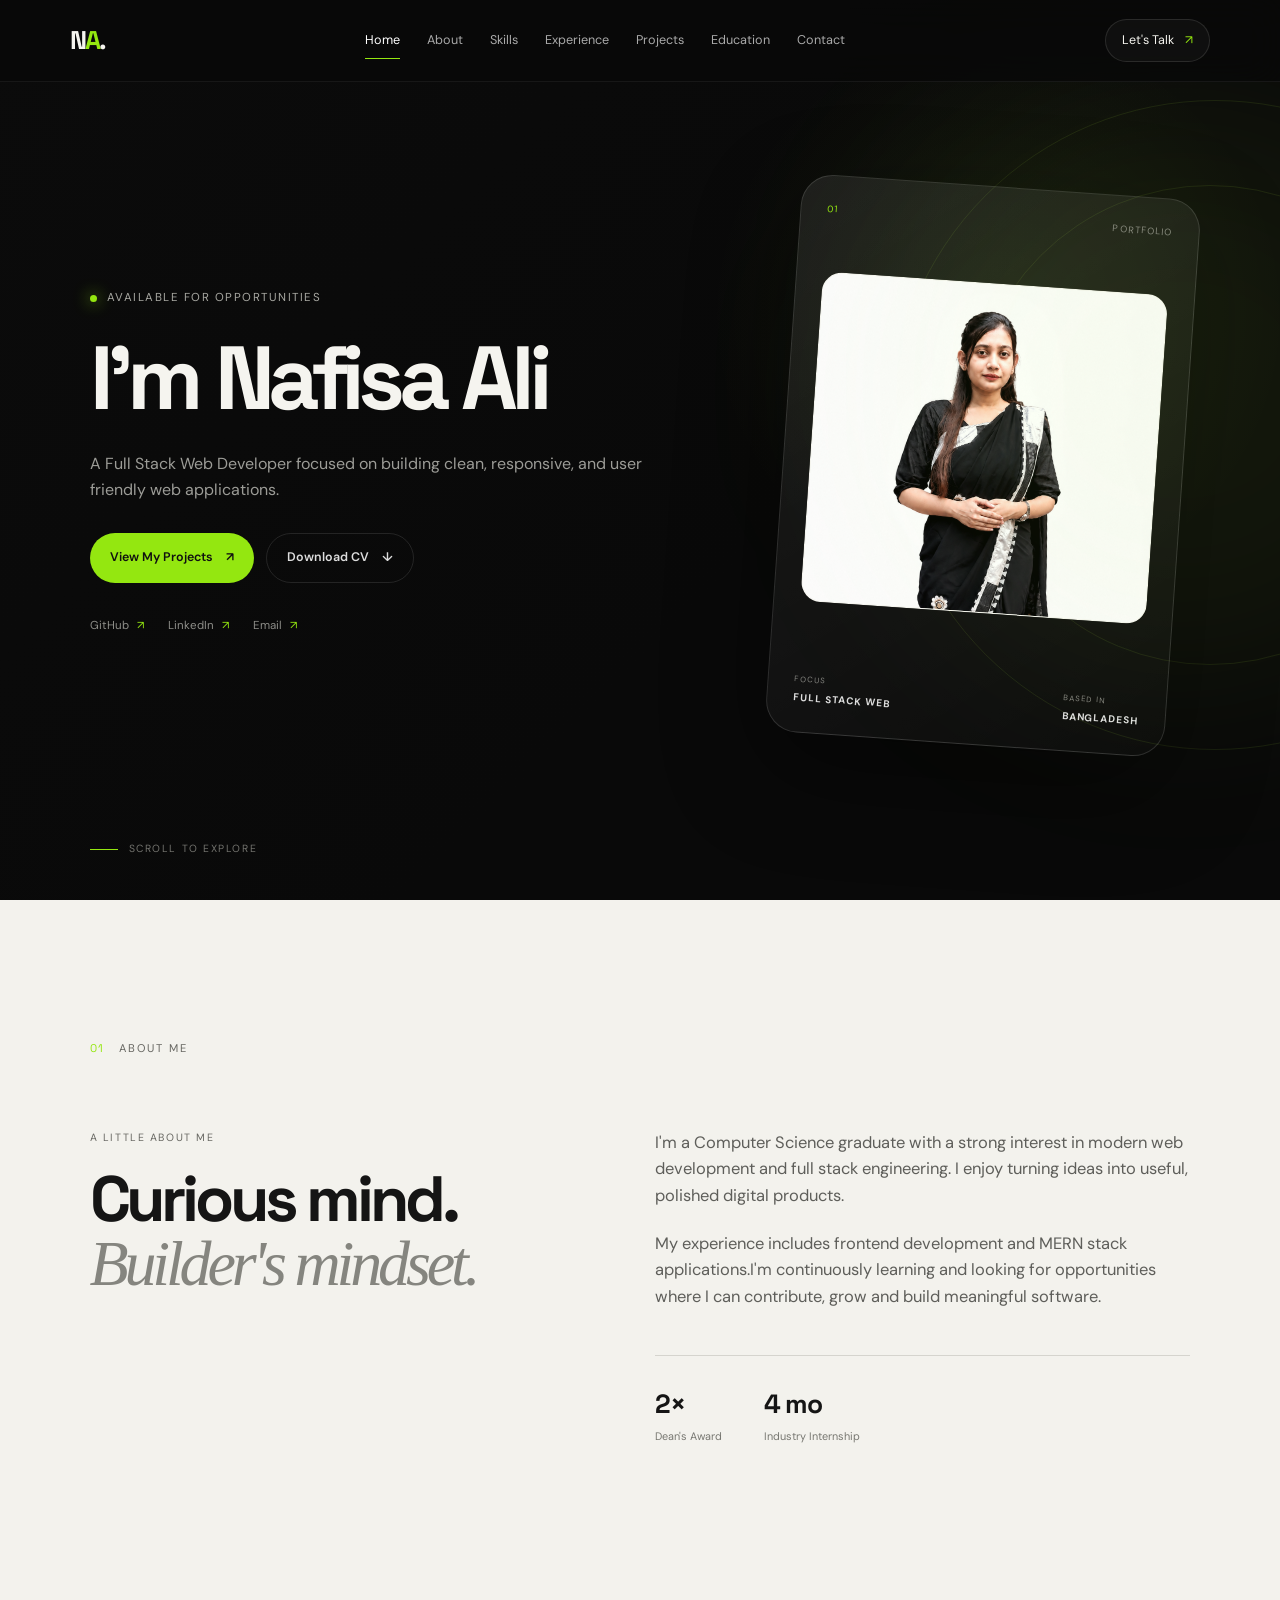
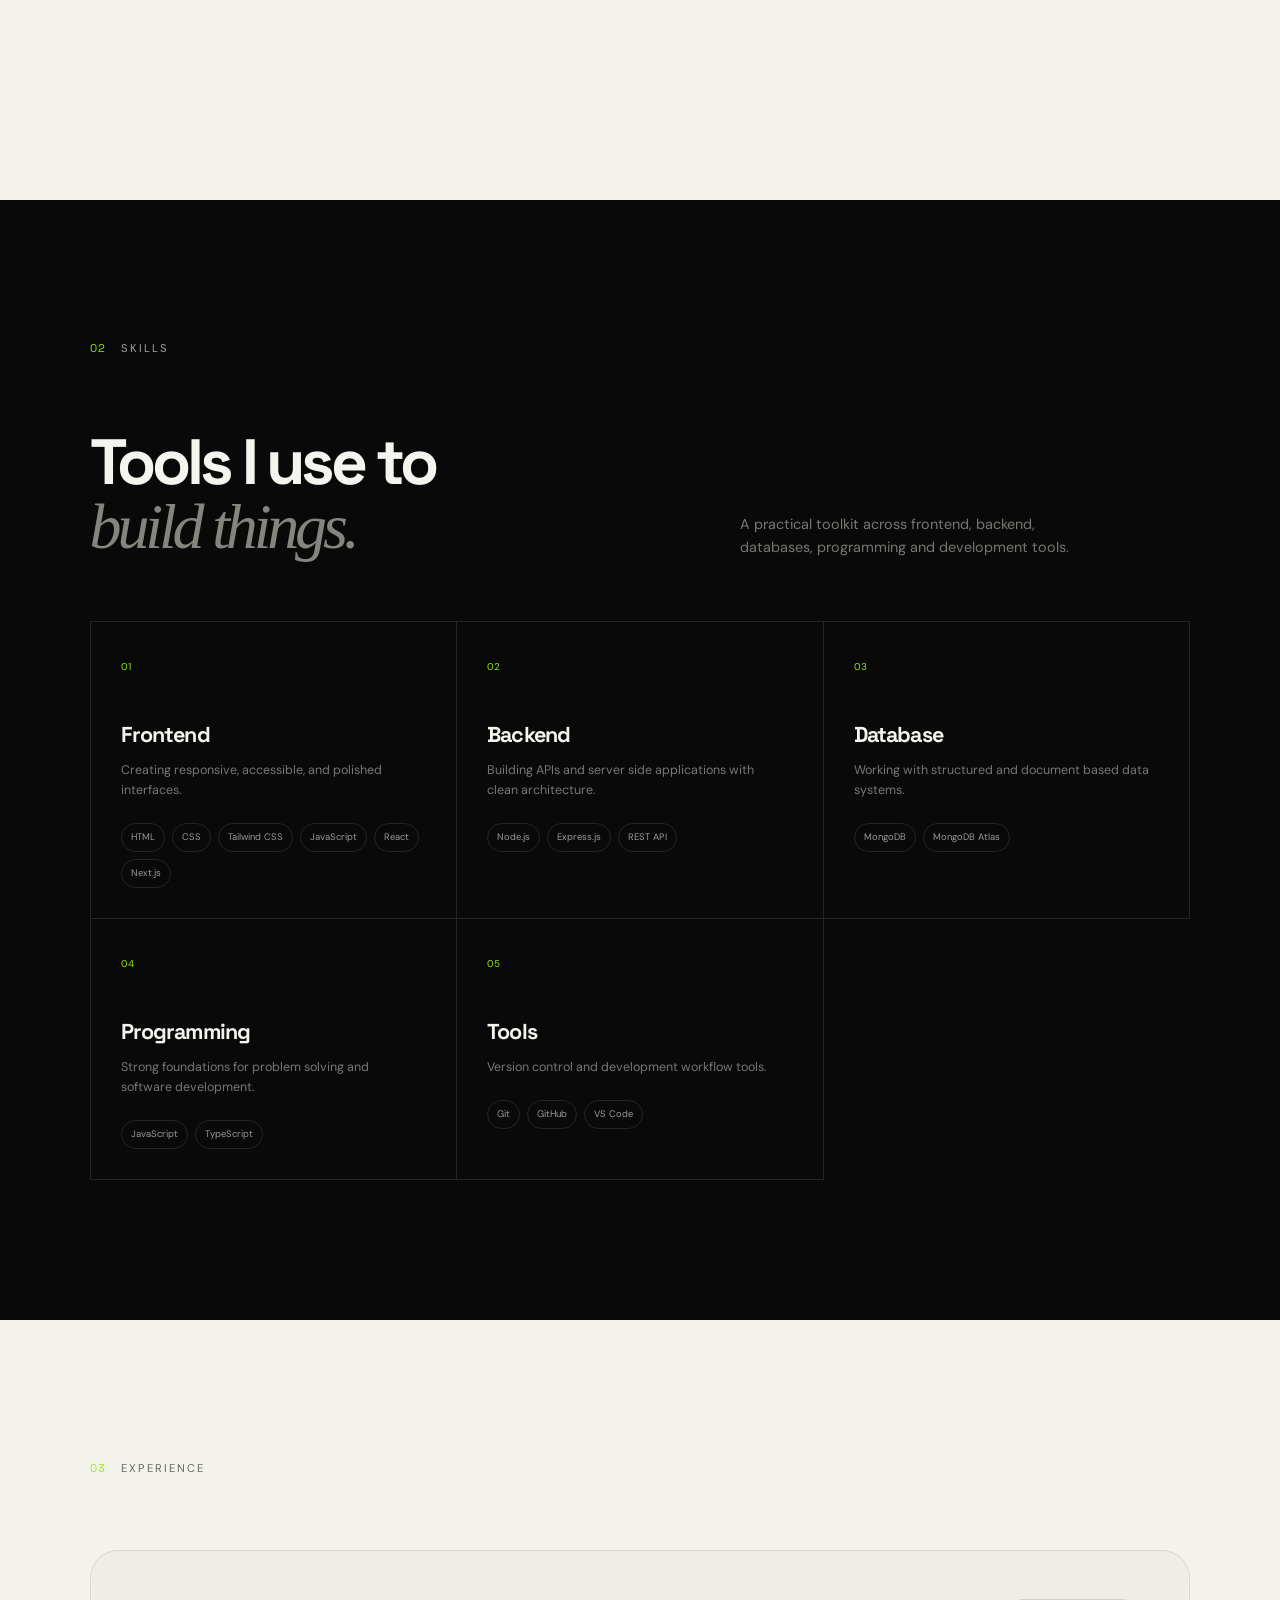
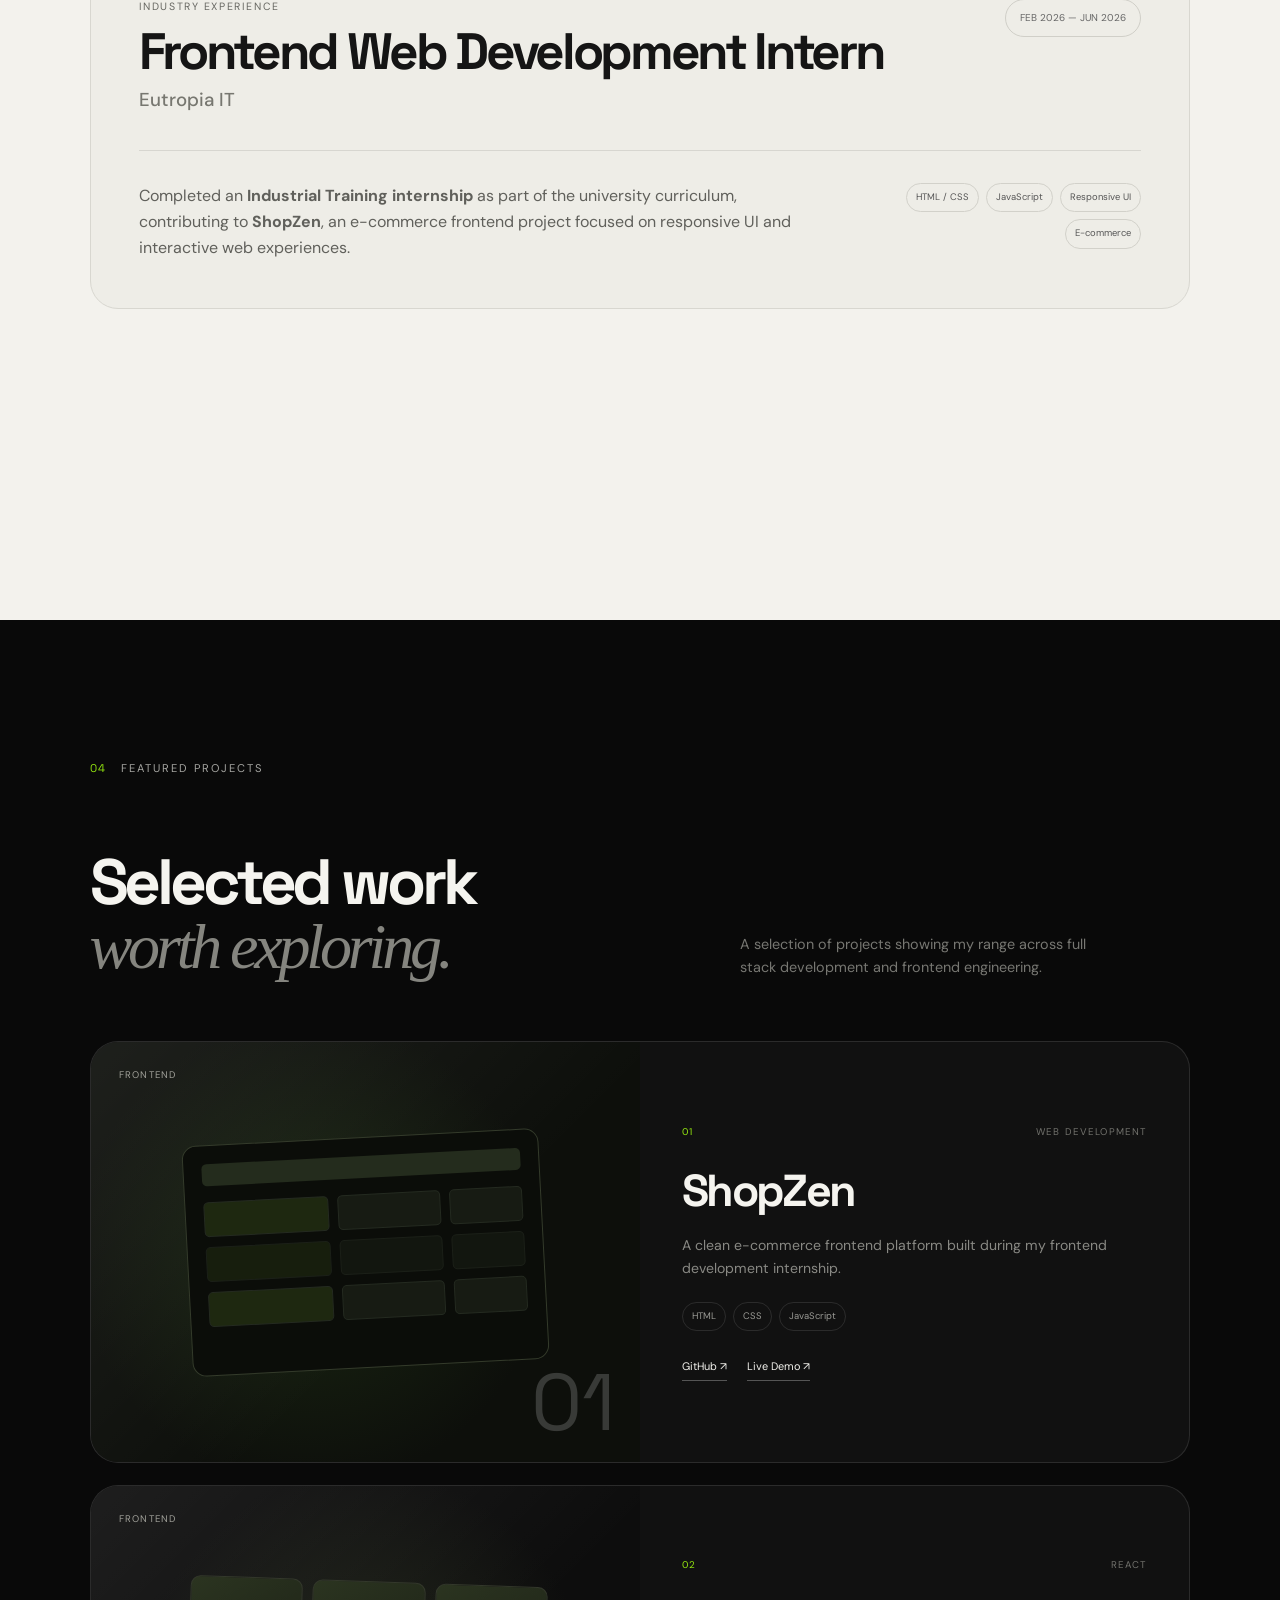
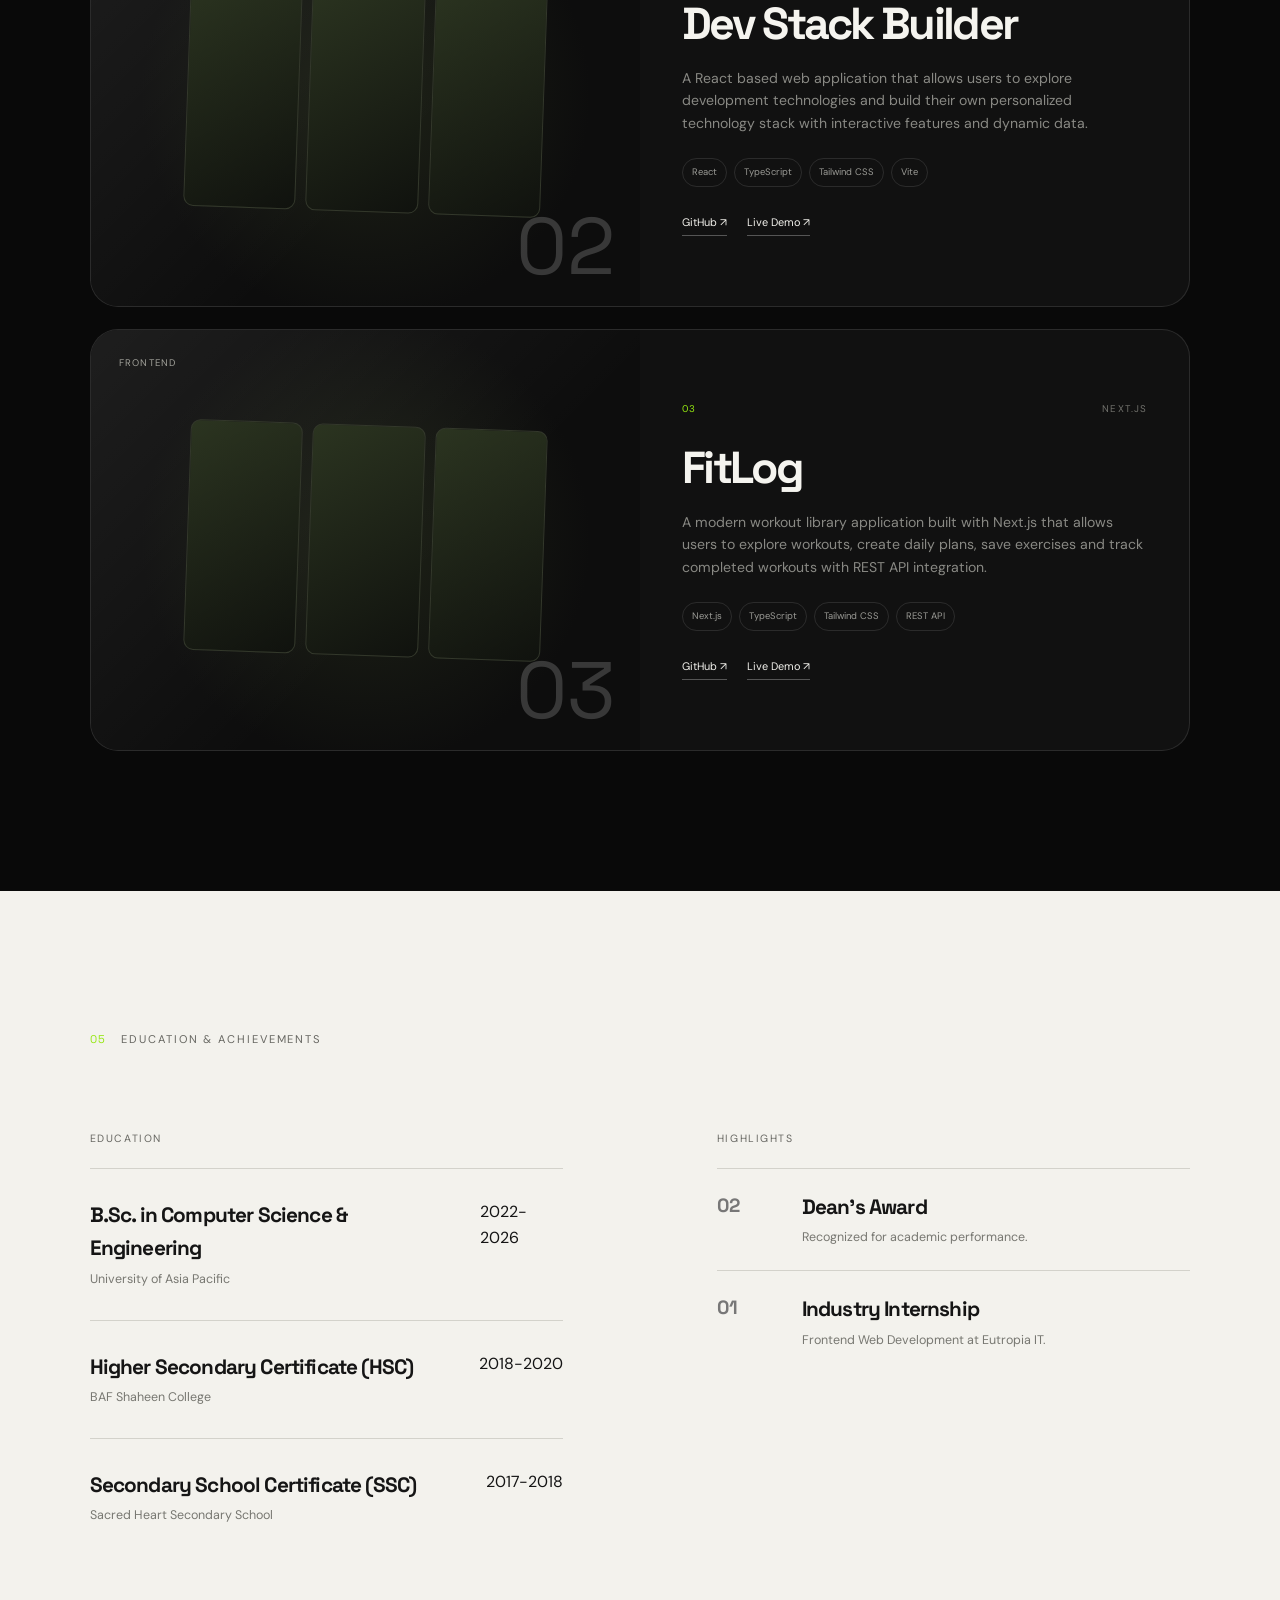
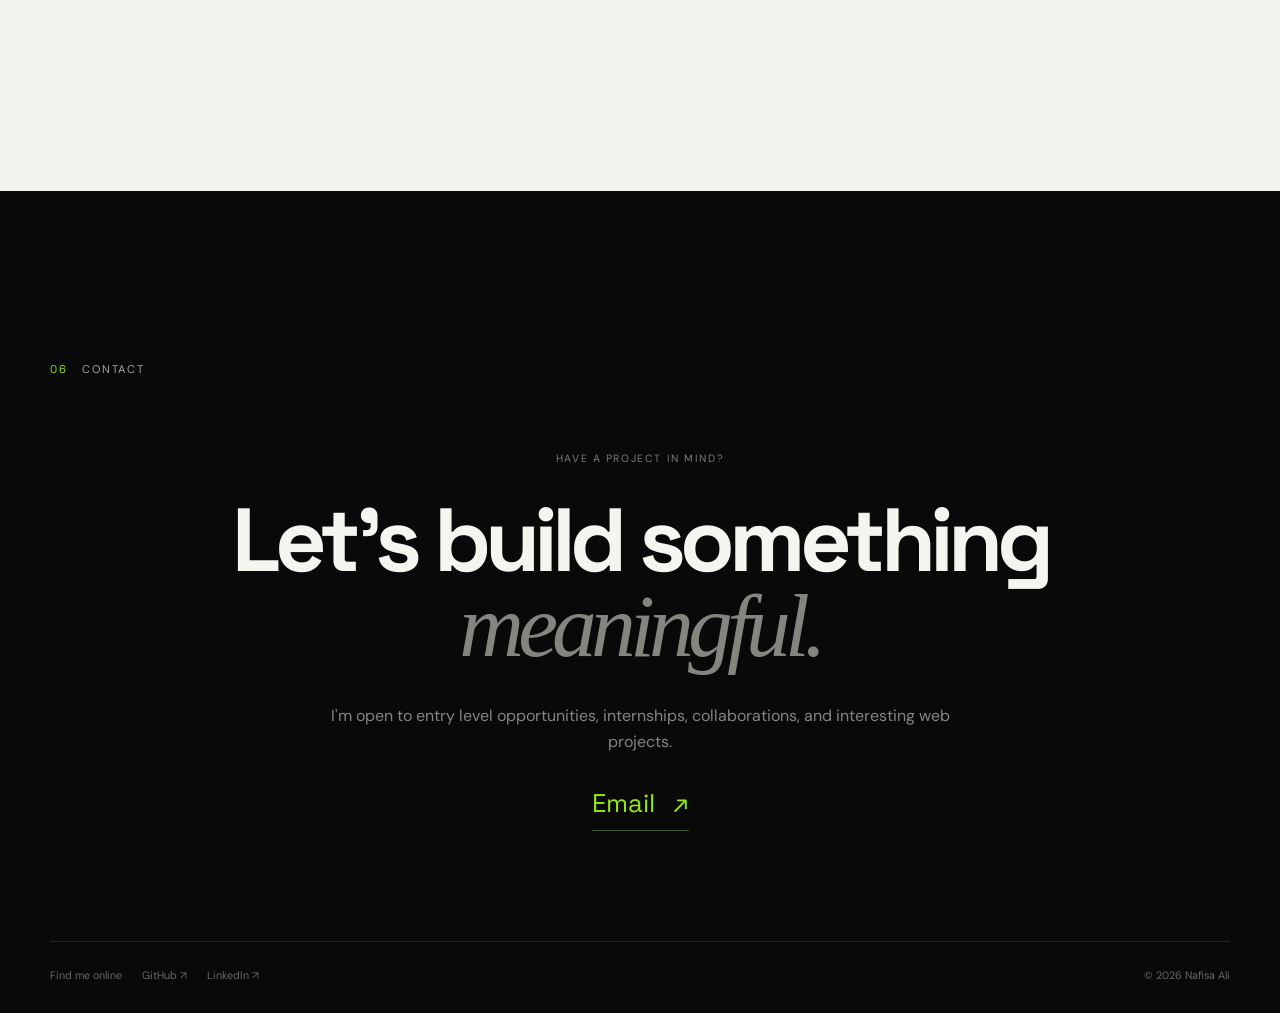
==== index.html @ 3fc70ab2 "Portfolio commit" ====
<!DOCTYPE html>
<html lang="en">

<head>
  <meta charset="UTF-8">
  <meta name="viewport" content="width=device-width, initial-scale=1.0">
  <meta name="description" content="Nafisa Ali portfolio.">
  <title>Nafisa Ali Portfolio</title>
  <link rel="preconnect" href="https://fonts.googleapis.com">
  <link rel="preconnect" href="https://fonts.gstatic.com" crossorigin>
  <link
    href="https://fonts.googleapis.com/css2?family=DM+Sans:wght@400;500;600;700&family=Space+Grotesk:wght@500;600;700&display=swap"
    rel="stylesheet">
  <link rel="stylesheet" href="style.css">
</head>

<body>
  <div class="cursor-glow" aria-hidden="true"></div>

  <header class="header">
    <a href="#home" class="logo">N<span>A</span>.</a>
    <nav class="nav" id="nav">
      <a href="#home" class="active">Home</a>
      <a href="#about">About</a>
      <a href="#skills">Skills</a>
      <a href="#experience">Experience</a>
      <a href="#projects">Projects</a>
      <a href="#education">Education</a>
      <a href="#contact">Contact</a>
    </nav>
    <a href="#contact" class="nav-cta">Let's Talk <span>↗</span></a>
    <button class="menu-btn" id="menuBtn" aria-label="Open menu"><span></span><span></span></button>
  </header>

  <main>
    <section class="hero section" id="home">
      <div class="hero-orbit orbit-one"></div>
      <div class="hero-orbit orbit-two"></div>
      <div class="hero-content reveal">
        <div class="eyebrow"><i></i> Available for opportunities</div>
        <h1> I'm Nafisa Ali </h1>
        <p class="hero-text">
          A Full Stack Web Developer focused on building clean, responsive, and user friendly web applications.
        </p>
        <div class="hero-actions">
          <a class="btn btn-primary" href="#projects">View My Projects <span>↗</span></a>
          <a class="btn btn-secondary" href="Nafisa_Ali_CV.pdf" download>Download CV <span>↓</span></a>
        </div>
        <div class="social-row">
          <a href="https://github.com/nafisaalicodes" target="_blank" rel="noopener noreferrer"
            aria-label="GitHub">GitHub
            <span>↗</span></a>
          <a href="https://www.linkedin.com/in/nafisa-ali-955915372/" target="_blank" rel="noopener noreferrer"
            aria-label="LinkedIn">LinkedIn <span>↗</span></a>
          <a href="https://mail.google.com/mail/?view=cm&fs=1&to=nafisaali50491@gmail.com" target="_blank"
            rel="noopener noreferrer">
            Email <span>↗</span>
          </a>
        </div>
      </div>

      <div class="hero-card-wrap reveal delay-2">
        <div class="hero-card">
          <div class="card-top"><span>01</span><span>PORTFOLIO </span></div>
          <div class="profile-photo">
            <img src="Nafisa.png" alt="Nafisa Ali">
          </div>
          <div class="card-bottom">
            <div><small>FOCUS</small><strong>FULL STACK WEB</strong></div>
            <div><small>BASED IN</small><strong>BANGLADESH</strong></div>
          </div>
        </div>
      </div>
      <a href="#about" class="scroll-cue"><span></span> Scroll to explore</a>
    </section>

    <section class="section section-light" id="about">
      <div class="section-inner">
        <div class="section-label reveal"><span>01</span> About Me</div>
        <div class="about-grid">
          <div class="about-heading reveal">
            <p class="mini-label">A little about me</p>
            <h2>Curious mind.<br><em>Builder's mindset.</em></h2>
          </div>
          <div class="about-copy reveal delay-1">
            <p>
              I'm a Computer Science graduate with a strong interest in modern web development
              and full stack engineering. I enjoy turning ideas into
              useful, polished digital products.
            </p>
            <p>
              My experience includes frontend development and MERN stack applications.I'm continuously learning and
              looking for opportunities where I can contribute, grow and build meaningful software.
            </p>
            <div class="about-stats">
              <div><strong>2×</strong><span>Dean's Award</span></div>
              <div><strong>4 mo</strong><span>Industry Internship</span></div>
            </div>
          </div>
        </div>
      </div>
    </section>

    <section class="section section-dark" id="skills">
      <div class="section-inner">
        <div class="section-label reveal"><span>02</span> Skills</div>
        <div class="section-title-row reveal">
          <h2>Tools I use to<br><em>build things.</em></h2>
          <p>A practical toolkit across frontend, backend, databases, programming and development tools.</p>
        </div>
        <div class="skills-grid">
          <article class="skill-card reveal">
            <span class="skill-number">01</span>
            <h3>Frontend</h3>
            <p>Creating responsive, accessible, and polished interfaces.</p>
            <div class="tags"><span>HTML</span><span>CSS</span><span>Tailwind
                CSS</span><span>JavaScript</span><span>React</span><span>Next.js</span></div>
          </article>
          <article class="skill-card reveal delay-1">
            <span class="skill-number">02</span>
            <h3>Backend</h3>
            <p>Building APIs and server side applications with clean architecture.</p>
            <div class="tags"><span>Node.js</span><span>Express.js</span><span>REST API</span></div>
          </article>
          <article class="skill-card reveal delay-2">
            <span class="skill-number">03</span>
            <h3>Database</h3>
            <p>Working with structured and document based data systems.</p>
            <div class="tags"><span>MongoDB</span><span>MongoDB Atlas</span></div>
          </article>
          <article class="skill-card reveal">
            <span class="skill-number">04</span>
            <h3>Programming</h3>
            <p>Strong foundations for problem solving and software development.</p>
            <div class="tags"><span>JavaScript</span><span>TypeScript</span></div>
          </article>
          <article class="skill-card reveal delay-2">
            <span class="skill-number">05</span>
            <h3>Tools</h3>
            <p>Version control and development workflow tools.</p>
            <div class="tags"><span>Git</span><span>GitHub</span><span>VS Code</span></div>
          </article>
        </div>
      </div>
    </section>

    <section class="section section-light" id="experience">
      <div class="section-inner">
        <div class="section-label reveal"><span>03</span> Experience</div>
        <div class="experience-card reveal">
          <div class="experience-top">
            <div>
              <p class="mini-label">Industry Experience</p>
              <h2>Frontend Web Development Intern</h2>
              <h3>Eutropia IT</h3>
            </div>
            <span class="date-badge">FEB 2026 — JUN 2026</span>
          </div>
          <div class="experience-body">
            <p> Completed an <strong>Industrial Training internship</strong> as part of the university curriculum,
              contributing to <strong>ShopZen</strong>, an e-commerce frontend project focused on responsive UI and
              interactive web experiences. </p>
            <div class="experience-points">
              <span>HTML / CSS</span><span>JavaScript</span><span>Responsive UI</span><span>E-commerce</span>
            </div>
          </div>
        </div>
      </div>
    </section>

    <section class="section section-dark projects-section" id="projects">
      <div class="section-inner">
        <div class="section-label reveal"><span>04</span> Featured Projects</div>
        <div class="section-title-row reveal">
          <h2>Selected work<br><em>worth exploring.</em></h2>
          <p>A selection of projects showing my range across full stack development and frontend engineering.</p>
        </div>

        <div class="projects-list">
          <article class="project reveal">
            <div class="project-visual job">
              <div class="visual-label">FRONTEND</div>
              <div class="dashboard">
                <div class="dash-bar"></div>
                <div class="dash-row"><i></i><i></i><i></i></div>
                <div class="dash-row short"><i></i><i></i><i></i></div>
                <div class="dash-row"><i></i><i></i><i></i></div>
              </div>
              <span class="visual-corner">01</span>
            </div>
            <div class="project-info">
              <div class="project-meta"><span>01</span><span>WEB DEVELOPMENT</span></div>
              <h3>ShopZen</h3>
              <p>A clean e-commerce frontend platform built during my frontend development internship.</p>
              <div class="project-tags"><span>HTML</span><span>CSS</span><span>JavaScript</span></div>
              <div class="project-links"><a
                  href="https://github.com/nafisaalicodes/ShopZen-E-Commerce-Frontend-Project.git">GitHub
                  <span>↗</span></a><a href="https://nafisaalicodes.github.io/ShopZen-E-Commerce-Frontend-Project/">Live
                  Demo <span>↗</span></a>
              </div>
            </div>
          </article>
          <article class="project reveal delay-1">
            <div class="project-visual shop">
              <div class="visual-label">FRONTEND</div>
              <div class="shop-window">
                <div></div>
                <div></div>
                <div></div>
              </div>
              <span class="visual-corner">02</span>
            </div>
            <div class="project-info">
              <div class="project-meta"><span>02</span><span>REACT</span></div>
              <h3>Dev Stack Builder</h3>
              <p>
                A React based web application that allows users to explore development technologies and build their own
                personalized technology stack with interactive features and dynamic data.
              </p>
              <div class="project-tags">
                <span>React</span>
                <span>TypeScript</span>
                <span>Tailwind CSS</span>
                <span>Vite</span>
              </div>
              <div class="project-links">
                <a href="https://github.com/nafisaalicodes/Dev-stack-Assignment-5-.git" target="_blank">GitHub
                  <span>↗</span></a>
                <a href="https://dev-stack-nafisaali.netlify.app/" target="_blank">Live Demo <span>↗</span></a>
              </div>
            </div>
          </article>
          <article class="project reveal delay-1">
            <div class="project-visual shop">
              <div class="visual-label">FRONTEND</div>
              <div class="shop-window">
                <div></div>
                <div></div>
                <div></div>
              </div>
              <span class="visual-corner">03</span>
            </div>
            <div class="project-info">
              <div class="project-meta"><span>03</span><span>NEXT.JS</span></div>
              <h3>FitLog</h3>

              <p> A modern workout library application built with Next.js that allows users to explore workouts, create
                daily plans, save exercises and track completed workouts with REST API integration. </p>

              <div class="project-tags"><span>Next.js</span><span>TypeScript</span><span>Tailwind CSS</span>
                <span>REST API</span> </div>

              <div class="project-links"> <a href="https://github.com/nafisaalicodes/FitLog-Project-Next.js-.git" target="_blank"> GitHub <span>↗</span> </a>

                <a href="https://fit-log-project-next-js.vercel.app/" target="_blank"> Live Demo <span>↗</span> </a>
              </div>
            </div>
          </article>
        </div>
      </div>
    </section>

    <section class="section section-light" id="education">
      <div class="section-inner">
        <div class="section-label reveal"><span>05</span> Education & Achievements</div>
        <div class="edu-grid">
          <div class="education reveal">
            <p class="mini-label">Education</p>
            <div class="education-item">
              <div>
                <h3>B.Sc. in Computer Science &amp; Engineering</h3>
                <p>University of Asia Pacific</p>
              </div>
              <span>2022-2026</span>
            </div>

            <div class="education-item">
              <div>
                <h3>Higher Secondary Certificate (HSC)</h3>
                <p>BAF Shaheen College</p>
              </div>
              <span>2018-2020</span>
            </div>

            <div class="education-item">
              <div>
                <h3>Secondary School Certificate (SSC)</h3>
                <p>Sacred Heart Secondary School</p>
              </div>
              <span>2017-2018</span>
            </div>
          </div>
          <div class="achievements reveal delay-1">
            <p class="mini-label">Highlights</p>
            <div class="achievement"><strong>02</strong>
              <div>
                <h3>Dean's Award</h3>
                <p>Recognized for academic performance.</p>
              </div>
            </div>
            <div class="achievement"><strong>01</strong>
              <div>
                <h3>Industry Internship</h3>
                <p>Frontend Web Development at Eutropia IT.</p>
              </div>
            </div>
          </div>
        </div>
      </div>
    </section>

    <section class="contact-section section-dark" id="contact">
      <div class="contact-glow"></div>
      <div class="section-inner">
        <div class="section-label reveal"><span>06</span> Contact</div>
        <div class="contact-content reveal">
          <p class="mini-label">Have a project in mind?</p>
          <h2>Let's build something <em>meaningful.</em></h2>
          <p>I'm open to entry level opportunities, internships, collaborations, and interesting web projects.</p>
          <a class="contact-email" href="https://mail.google.com/mail/?view=cm&fs=1&to=nafisaali50491@gmail.com"
            target="_blank" rel="noopener noreferrer">
            Email <span>↗</span>
          </a>
        </div>
        <div class="contact-bottom reveal">
          <div><span>Find me online</span><a href="https://github.com/nafisaalicodes" target="_blank"
              rel="noopener noreferrer">GitHub ↗</a><a href="https://www.linkedin.com/in/nafisa-ali-955915372/"
              target="_blank" rel="noopener noreferrer">LinkedIn ↗</a></div>
          <span>© 2026 Nafisa Ali</span>
        </div>
      </div>
    </section>
  </main>

  <script>
    const menuBtn = document.getElementById('menuBtn');
    const nav = document.getElementById('nav');
    const navLinks = document.querySelectorAll('.nav a');

    menuBtn.addEventListener('click', () => {
      nav.classList.toggle('open');
      menuBtn.classList.toggle('open');
    });

    navLinks.forEach(link => link.addEventListener('click', () => {
      nav.classList.remove('open');
      menuBtn.classList.remove('open');
    }));

    const revealObserver = new IntersectionObserver((entries) => {
      entries.forEach(entry => {
        if (entry.isIntersecting) entry.target.classList.add('visible');
      });
    }, { threshold: 0.12 });

    document.querySelectorAll('.reveal').forEach(el => revealObserver.observe(el));

    const sections = document.querySelectorAll('section[id]');
    const links = document.querySelectorAll('.nav a');
    const sectionObserver = new IntersectionObserver((entries) => {
      entries.forEach(entry => {
        if (entry.isIntersecting) {
          links.forEach(link => link.classList.toggle('active', link.getAttribute('href') === '#' + entry.target.id));
        }
      });
    }, { rootMargin: '-35% 0px -55% 0px' });
    sections.forEach(section => sectionObserver.observe(section));

    const glow = document.querySelector('.cursor-glow');
    window.addEventListener('pointermove', e => {
      glow.style.transform = `translate(${e.clientX}px, ${e.clientY}px)`;
    });
  </script>
</body>

</html>
---- style.css ----
:root {
  --bg: #090909;
  --bg-soft: #111111;
  --surface: #151515;
  --line: rgba(255, 255, 255, .11);
  --text: #f5f4ef;
  --muted: #a4a4a0;
  --dark-text: #151515;
  --dark-muted: #676762;
  --paper: #f3f2ed;
  --accent: #94e710;
  --accent-2: #8de21f;
  --serif: Georgia, "Times New Roman", serif;
  --sans: "DM Sans", Arial, sans-serif;
  --display: "Space Grotesk", Arial, sans-serif;
  --radius: 24px;
}

* {
  box-sizing: border-box;
  margin: 0;
  padding: 0;
}

html {
  scroll-behavior: smooth;
}

body {
  background: var(--bg);
  color: var(--text);
  font-family: var(--sans);
  line-height: 1.6;
  overflow-x: hidden;
}

a {
  color: inherit;
  text-decoration: none;
}

button {
  font: inherit;
}

::selection {
  background: var(--accent);
  color: #111;
}

.cursor-glow {
  position: fixed;
  width: 220px;
  height: 220px;
  border-radius: 50%;
  background: rgba(185, 255, 74, .07);
  filter: blur(45px);
  pointer-events: none;
  z-index: 0;
  left: -110px;
  top: -110px;
  transition: transform .18s ease-out;
}

.header {
  position: fixed;
  z-index: 50;
  top: 0;
  left: 0;
  width: 100%;
  height: 82px;
  padding: 0 5.5vw;
  display: flex;
  align-items: center;
  justify-content: space-between;
  border-bottom: 1px solid rgba(255, 255, 255, .06);
  background: rgba(9, 9, 9, .76);
  backdrop-filter: blur(18px);
}

.logo {
  font-family: var(--display);
  font-weight: 700;
  font-size: 1.6rem;
  letter-spacing: -.08em;
}

.logo span {
  color: var(--accent);
}

.nav {
  display: flex;
  gap: 27px;
  align-items: center;
}

.nav a {
  color: #aaa;
  font-size: .79rem;
  transition: color .25s ease;
  position: relative;
}

.nav a::after {
  content: "";
  position: absolute;
  left: 0;
  bottom: -8px;
  width: 0;
  height: 1px;
  background: var(--accent);
  transition: width .25s;
}

.nav a:hover,
.nav a.active {
  color: #fff;
}

.nav a.active::after,
.nav a:hover::after {
  width: 100%;
}

.nav-cta {
  border: 1px solid var(--line);
  padding: 11px 16px;
  border-radius: 999px;
  font-size: .78rem;
  transition: .25s;
  background: rgba(255, 255, 255, .03);
}

.nav-cta:hover {
  border-color: var(--accent);
  color: var(--accent);
  transform: translateY(-2px);
}

.nav-cta span {
  margin-left: 8px;
  color: var(--accent);
}

.menu-btn {
  display: none;
  background: none;
  border: 0;
  color: #fff;
  cursor: pointer;
}

.menu-btn span {
  display: block;
  width: 25px;
  height: 1px;
  background: #fff;
  margin: 6px;
}

.section {
  position: relative;
  min-height: 100vh;
  padding: 140px 7vw;
  overflow: hidden;
}

.section-inner {
  width: min(1180px, 100%);
  margin: 0 auto;
  position: relative;
  z-index: 1;
}

.section-label {
  display: flex;
  align-items: center;
  gap: 14px;
  font-size: .7rem;
  letter-spacing: .17em;
  text-transform: uppercase;
  color: var(--muted);
  margin-bottom: 72px;
}

.section-label span {
  color: var(--accent);
  font-family: var(--display);
}

.section-light {
  background: var(--paper);
  color: var(--dark-text);
}

.section-light .section-label {
  color: var(--dark-muted);
}

.section-dark {
  background: var(--bg);
  color: var(--text);
}

.hero {
  min-height: 100svh;
  padding-top: 170px;
  display: grid;
  grid-template-columns: 1.2fr .8fr;
  align-items: center;
  gap: 5vw;
  background:
    radial-gradient(circle at 78% 35%, rgba(185, 255, 74, .07), transparent 25%),
    linear-gradient(135deg, #0b0b0b 0%, #090909 60%);
}

.hero-content {
  position: relative;
  z-index: 2;
}

.eyebrow {
  display: flex;
  align-items: center;
  gap: 10px;
  color: #a8a8a2;
  font-size: .72rem;
  text-transform: uppercase;
  letter-spacing: .13em;
  margin-bottom: 28px;
}

.eyebrow i {
  width: 7px;
  height: 7px;
  border-radius: 50%;
  background: var(--accent);
  box-shadow: 0 0 16px var(--accent);
}

.hero h1 {
  font-family: var(--display);
  font-size: clamp(3.4rem, 7vw, 7rem);
  line-height: .94;
  letter-spacing: -.07em;
  max-width: 900px;
}

.hero h1 span {
  color: var(--accent);
}

.hero-text {
  color: #9c9c97;
  max-width: 610px;
  margin: 31px 0;
  font-size: 1rem;
}

.hero-text strong {
  color: #e9e9e4;
  font-weight: 600;
}

.hero-actions {
  display: flex;
  gap: 12px;
  flex-wrap: wrap;
}

.btn {
  padding: 14px 20px;
  border-radius: 999px;
  font-size: .78rem;
  font-weight: 600;
  display: inline-flex;
  gap: 13px;
  align-items: center;
  transition: .3s;
}

.btn-primary {
  background: var(--accent);
  color: #101010;
}

.btn-primary:hover {
  background: #d0ff83;
  transform: translateY(-3px);
  box-shadow: 0 14px 35px rgba(185, 255, 74, .14);
}

.btn-secondary {
  border: 1px solid var(--line);
  color: #ddd;
}

.btn-secondary:hover {
  border-color: #aaa;
  transform: translateY(-3px);
}

.social-row {
  display: flex;
  gap: 24px;
  margin-top: 34px;
}

.social-row a {
  font-size: .72rem;
  color: #8d8d88;
  border-bottom: 1px solid transparent;
  padding-bottom: 4px;
}

.social-row a:hover {
  color: #fff;
  border-color: var(--accent);
}

.social-row span {
  color: var(--accent);
  margin-left: 5px;
}

.hero-card-wrap {
  display: flex;
  justify-content: center;
}

.hero-card {
  width: min(400px, 100%);
  aspect-ratio: .82;
  border: 1px solid rgba(255, 255, 255, .13);
  border-radius: 32px;
  background: linear-gradient(145deg, rgba(255, 255, 255, .08), rgba(255, 255, 255, .015));
  padding: 26px;
  transform: rotate(4deg);
  box-shadow: 0 35px 100px rgba(0, 0, 0, .45);
  animation: float 6s ease-in-out infinite;
}

@keyframes float {

  0%,
  100% {
    transform: rotate(4deg) translateY(0)
  }

  50% {
    transform: rotate(3deg) translateY(-12px)
  }
}

.card-top,
.card-bottom {
  display: flex;
  justify-content: space-between;
  font-size: .59rem;
  color: #858580;
  letter-spacing: .12em;
}

.card-top span:first-child {
  color: var(--accent);
}

.code-art {
  margin-top: 80px;
  padding: 25px;
  border: 1px solid var(--line);
  border-radius: 18px;
  background: #0b0b0b;
}

.code-line {
  height: 7px;
  border-radius: 10px;
  background: #333;
  margin: 16px 0;
}

.code-line.accent {
  background: linear-gradient(90deg, var(--accent), transparent);
}

.w-70 {
  width: 70%
}

.w-45 {
  width: 45%
}

.w-85 {
  width: 85%
}

.w-55 {
  width: 55%
}

.w-35 {
  width: 35%
}

.w-75 {
  width: 75%
}

.w-50 {
  width: 50%
}

.card-bottom {
  margin-top: 72px;
  gap: 25px;
}

.card-bottom div {
  display: flex;
  flex-direction: column;
  gap: 4px;
}

.card-bottom strong {
  color: #ddd;
  font-size: .62rem;
  letter-spacing: .1em;
}

.scroll-cue {
  position: absolute;
  bottom: 42px;
  left: 7vw;
  color: #73736e;
  font-size: .65rem;
  text-transform: uppercase;
  letter-spacing: .15em;
  display: flex;
  align-items: center;
  gap: 11px;
}

.scroll-cue span {
  width: 28px;
  height: 1px;
  background: var(--accent);
}

.hero-orbit {
  position: absolute;
  border: 1px solid rgba(185, 255, 74, .09);
  border-radius: 50%;
  pointer-events: none;
}

.profile-photo {
  margin-top: 55px;
  width: 100%;
  height: 330px;
  border-radius: 20px;
  overflow: hidden;
  border: 1px solid rgba(255, 255, 255, .12);
  background: #f3f2ed;
  display: flex;
  align-items: center;
  justify-content: center;
}

.profile-photo img {
  width: 100%;
  height: 100%;
  object-fit: cover;
  object-position: center top;
  display: block;
}

.orbit-one {
  width: 650px;
  height: 650px;
  right: -260px;
  top: 100px;
}

.orbit-two {
  width: 480px;
  height: 480px;
  right: -170px;
  top: 185px;
}

.about-grid {
  display: grid;
  grid-template-columns: .9fr 1.1fr;
  gap: 10vw;
}

.mini-label {
  text-transform: uppercase;
  letter-spacing: .15em;
  font-size: .66rem;
  color: var(--dark-muted);
  margin-bottom: 20px;
}

.section-dark .mini-label {
  color: #7c7c77;
}

h2 {
  font-family: var(--display);
  font-size: clamp(2.7rem, 5vw, 5rem);
  letter-spacing: -.065em;
  line-height: 1;
}

h2 em {
  font-family: var(--serif);
  font-weight: 400;
  color: #85857f;
}

.about-copy {
  max-width: 620px;
}

.about-copy p {
  color: #5e5e5a;
  font-size: 1.03rem;
  margin-bottom: 22px;
}

.about-stats {
  display: flex;
  gap: 42px;
  margin-top: 45px;
  border-top: 1px solid #d5d4ce;
  padding-top: 27px;
}

.about-stats div {
  display: flex;
  flex-direction: column;
}

.about-stats strong {
  font-family: var(--display);
  font-size: 1.65rem;
  letter-spacing: -.06em;
}

.about-stats span {
  font-size: .68rem;
  color: #777771;
  margin-top: 3px;
}

.section-title-row {
  display: flex;
  justify-content: space-between;
  align-items: end;
  gap: 50px;
  margin-bottom: 62px;
}

.section-title-row p {
  max-width: 370px;
  color: #777772;
  font-size: .9rem;
  transform: translateX(-80px);
}

.skills-grid {
  display: grid;
  grid-template-columns: repeat(3, 1fr);
  border-top: 1px solid var(--line);
  border-left: 1px solid var(--line);
}

.skill-card {
  min-height: 260px;
  padding: 30px;
  border-right: 1px solid var(--line);
  border-bottom: 1px solid var(--line);
  transition: .35s;
  position: relative;
}

.skill-card:hover {
  background: #101010;
  transform: translateY(-4px);
}

.skill-number {
  font-size: .62rem;
  color: var(--accent);
}

.skill-card h3 {
  font-family: var(--display);
  font-size: 1.35rem;
  margin: 40px 0 9px;
  letter-spacing: -.04em;
}

.skill-card p {
  color: #777;
  font-size: .78rem;
  max-width: 300px;
}

.tags,
.project-tags,
.experience-points {
  display: flex;
  flex-wrap: wrap;
  gap: 7px;
  margin-top: 22px;
}

.tags span,
.project-tags span,
.experience-points span {
  border: 1px solid var(--line);
  border-radius: 999px;
  padding: 6px 9px;
  color: #9b9b96;
  font-size: .59rem;
}

.experience-card {
  border: 1px solid #d8d7d0;
  border-radius: 28px;
  padding: 48px;
  background: #eeede7;
}

.experience-top {
  display: flex;
  justify-content: space-between;
  gap: 30px;
  border-bottom: 1px solid #d7d6d0;
  padding-bottom: 35px;
}

.experience-top .mini-label {
  margin-bottom: 10px;
}

.experience-card h2 {
  font-size: clamp(2rem, 4vw, 3.5rem);
}

.experience-card h3 {
  color: #777770;
  font-weight: 500;
  margin-top: 8px;
}

.date-badge {
  height: max-content;
  border: 1px solid #d0cfc8;
  border-radius: 999px;
  padding: 10px 14px;
  font-size: .62rem;
  white-space: nowrap;
  color: #666;
}

.experience-body {
  display: flex;
  justify-content: space-between;
  gap: 60px;
  padding-top: 32px;
}

.experience-body p {
  max-width: 690px;
  color: #60605b;
}

.experience-points {
  margin: 0;
  max-width: 300px;
  justify-content: flex-end;
  align-content: flex-start;
}

.experience-points span {
  color: #555;
  border-color: #d2d1ca;
}

.projects-list {
  display: flex;
  flex-direction: column;
  gap: 22px;
}

.project {
  display: grid;
  grid-template-columns: 1fr 1fr;
  background: #111;
  border: 1px solid var(--line);
  border-radius: 28px;
  overflow: hidden;
  min-height: 420px;
  transition: .35s;
}

.project:hover {
  border-color: rgba(185, 255, 74, .35);
  transform: translateY(-5px);
}

.project-visual {
  min-height: 420px;
  position: relative;
  overflow: hidden;
  display: flex;
  align-items: center;
  justify-content: center;
}

.project-visual::before {
  content: "";
  position: absolute;
  inset: 0;
  background: linear-gradient(135deg, rgba(255, 255, 255, .07), transparent 60%);
}

.deepfake {
  background: radial-gradient(circle at 50% 48%, #252c1d, #11150e 48%, #080808 75%);
}

.job {
  background: radial-gradient(circle at 40% 50%, #1a2612, #0d0f0b 60%);
}

.shop {
  background: radial-gradient(circle at 50% 50%, #1e2217, #0d0d0d 65%);
}

.visual-label {
  position: absolute;
  top: 25px;
  left: 28px;
  font-size: .6rem;
  color: #a0a099;
  letter-spacing: .13em;
  z-index: 2;
}

.visual-corner {
  position: absolute;
  right: 25px;
  bottom: 20px;
  font-family: var(--display);
  color: rgba(255, 255, 255, .18);
  font-size: 5rem;
  line-height: 1;
}

.face-shape {
  width: 170px;
  height: 220px;
  border-radius: 48% 48% 43% 43%;
  background: linear-gradient(135deg, #4a5d2f, #182010);
  box-shadow: 0 0 80px rgba(185, 255, 74, .12);
  position: relative;
}

.face-shape::before,
.face-shape::after {
  content: "";
  position: absolute;
  width: 24px;
  height: 8px;
  border-radius: 50%;
  background: #b9ff4a;
  top: 82px;
  box-shadow: 0 0 15px rgba(185, 255, 74, .7);
}

.face-shape::before {
  left: 40px;
}

.face-shape::after {
  right: 40px;
}

.scan {
  position: absolute;
  width: 240px;
  height: 1px;
  background: var(--accent);
  box-shadow: 0 0 16px var(--accent);
  animation: scan 3s ease-in-out infinite;
}

@keyframes scan {

  0%,
  100% {
    transform: translateY(-70px);
    opacity: .2
  }

  50% {
    transform: translateY(70px);
    opacity: 1
  }
}

.dashboard {
  width: 65%;
  height: 55%;
  border: 1px solid #343b2b;
  border-radius: 14px;
  background: #0b0d09;
  padding: 18px;
  transform: rotate(-3deg);
}

.dash-bar {
  height: 22px;
  border-radius: 5px;
  background: #242c1d;
  margin-bottom: 16px;
}

.dash-row {
  display: grid;
  grid-template-columns: 1.2fr 1fr .7fr;
  gap: 9px;
  margin: 10px 0;
}

.dash-row i {
  height: 35px;
  border-radius: 5px;
  background: #171b13;
  border: 1px solid #242a20;
}

.dash-row i:first-child {
  background: rgba(185, 255, 74, .11);
}

.dash-row.short {
  opacity: .65;
}

.shop-window {
  width: 65%;
  height: 55%;
  display: grid;
  grid-template-columns: repeat(3, 1fr);
  gap: 10px;
  transform: rotate(2deg);
}

.shop-window div {
  border-radius: 10px;
  border: 1px solid #33382b;
  background: linear-gradient(150deg, #2b3420, #10120e);
}

.project-info {
  padding: 42px;
  display: flex;
  flex-direction: column;
  justify-content: center;
}

.project-meta {
  display: flex;
  justify-content: space-between;
  color: #72726d;
  font-size: .61rem;
  letter-spacing: .12em;
  margin-bottom: 30px;
}

.project-meta span:first-child {
  color: var(--accent);
}

.project-info h3 {
  font-family: var(--display);
  font-size: clamp(2rem, 3.5vw, 3.5rem);
  letter-spacing: -.06em;
  line-height: 1;
}

.project-info p {
  color: #898984;
  max-width: 520px;
  margin: 20px 0 0;
  font-size: .88rem;
}

.project-info p strong {
  color: #ddd;
}

.project-tags {
  margin-top: 23px;
}

.project-links {
  display: flex;
  gap: 20px;
  margin-top: 27px;
}

.project-links a {
  font-size: .68rem;
  border-bottom: 1px solid #555;
  padding-bottom: 4px;
}

.project-links a:hover {
  color: var(--accent);
  border-color: var(--accent);
}

.edu-grid {
  display: grid;
  grid-template-columns: 1fr 1fr;
  gap: 12vw;
}

.education,
.achievements {
  padding-top: 10px;
}

.education-item {
  display: flex;
  justify-content: space-between;
  gap: 30px;
  padding: 30px 0;
  border-top: 1px solid #d3d2cb;
}

.edu-year {
  font-family: var(--display);
  color: #85857e;
  font-size: .7rem;
}

.education-item h3,
.achievement h3 {
  font-family: var(--display);
  font-size: 1.3rem;
  letter-spacing: -.04em;
}

.education-item p,
.achievement p {
  color: #777771;
  font-size: .78rem;
  margin-top: 4px;
}

.achievement {
  display: grid;
  grid-template-columns: 70px 1fr;
  gap: 15px;
  padding: 22px 0;
  border-top: 1px solid #d3d2cb;
}

.achievement strong {
  font-family: var(--display);
  font-size: 1.2rem;
  color: #777;
}

.contact-section {
  min-height: 85vh;
  display: flex;
  align-items: center;
  padding-top: 170px;
}

.contact-glow {
  position: absolute;
  width: 600px;
  height: 600px;
  border-radius: 50%;
  background: rgba(185, 255, 74, .06);
  filter: blur(100px);
  right: -200px;
  top: 10%;
}

.contact-content {
  text-align: center;
  max-width: 1000px;
  margin: 0 auto;
}

.contact-content h2 {
  font-size: clamp(3.4rem, 7vw, 7rem);
  line-height: 0.95;
  margin: 30px auto 35px;
  text-align: center;
}

.contact-content>p:not(.mini-label) {
  color: #858580;
  max-width: 650px;
  margin: 28px auto;
  text-align: center;
}

.contact-email {
  display: inline-flex;
  align-items: center;
  gap: 18px;
  color: var(--accent);
  font-family: var(--display);
  font-size: clamp(1.1rem, 2vw, 1.6rem);
  border-bottom: 1px solid rgba(185, 255, 74, .3);
  padding-bottom: 7px;
}

.contact-email:hover {
  border-color: var(--accent);
}

.contact-bottom {
  border-top: 1px solid var(--line);
  margin-top: 110px;
  padding-top: 25px;
  display: flex;
  justify-content: space-between;
  color: #686863;
  font-size: .67rem;
}

.contact-bottom div {
  display: flex;
  gap: 20px;
}

.contact-bottom a:hover {
  color: var(--accent)
}

.reveal {
  opacity: 0;
  transform: translateY(28px);
  transition: opacity .8s ease, transform .8s cubic-bezier(.2, .8, .2, 1);
}

.reveal.visible {
  opacity: 1;
  transform: translateY(0);
}

.delay-1 {
  transition-delay: .1s
}

.delay-2 {
  transition-delay: .2s
}

@media (max-width: 900px) {
  .header {
    padding: 0 5vw;
  }

  .nav {
    position: absolute;
    top: 81px;
    left: 0;
    width: 100%;
    background: rgba(9, 9, 9, .97);
    padding: 22px 5vw 28px;
    flex-direction: column;
    align-items: flex-start;
    gap: 18px;
    border-bottom: 1px solid var(--line);
    display: none;
  }

  .nav.open {
    display: flex;
  }

  .nav-cta {
    display: none;
  }

  .menu-btn {
    display: block
  }

  .hero {
    grid-template-columns: 1fr;
    padding-top: 145px;
    min-height: auto;
    padding-bottom: 130px;
  }

  .hero-card-wrap {
    display: none;
  }

  .scroll-cue {
    bottom: 35px;
  }

  .section {
    padding: 110px 6vw;
  }

  .about-grid,
  .edu-grid {
    grid-template-columns: 1fr;
    gap: 55px;
  }

  .skills-grid {
    grid-template-columns: 1fr 1fr;
  }

  .section-title-row {
    align-items: flex-start;
    flex-direction: column;
    gap: 25px;
  }

  .project {
    grid-template-columns: 1fr;
  }

  .project-visual {
    min-height: 320px;
  }

  .experience-top,
  .experience-body {
    flex-direction: column;
  }

  .experience-points {
    justify-content: flex-start;
    max-width: none;
  }
}

@media (max-width: 560px) {
  .section {
    padding: 95px 5vw;
  }

  .section-label {
    margin-bottom: 50px;
  }

  .hero h1 {
    font-size: 3.35rem;
  }

  .hero-text {
    font-size: .92rem;
  }

  .skills-grid {
    grid-template-columns: 1fr;
  }

  .skill-card {
    min-height: 220px;
  }

  .experience-card,
  .project-info {
    padding: 28px;
  }

  .experience-top {
    padding-bottom: 25px;
  }

  .project-visual {
    min-height: 280px;
  }

  .about-stats {
    gap: 20px;
    flex-wrap: wrap;
  }

  .contact-content h2 {
    font-size: 3.25rem;
  }

  .contact-bottom {
    flex-direction: column;
    gap: 18px;
  }

  .contact-bottom div {
    flex-wrap: wrap;
  }

  .hero-actions .btn {
    width: 100%;
    justify-content: center;
  }
}
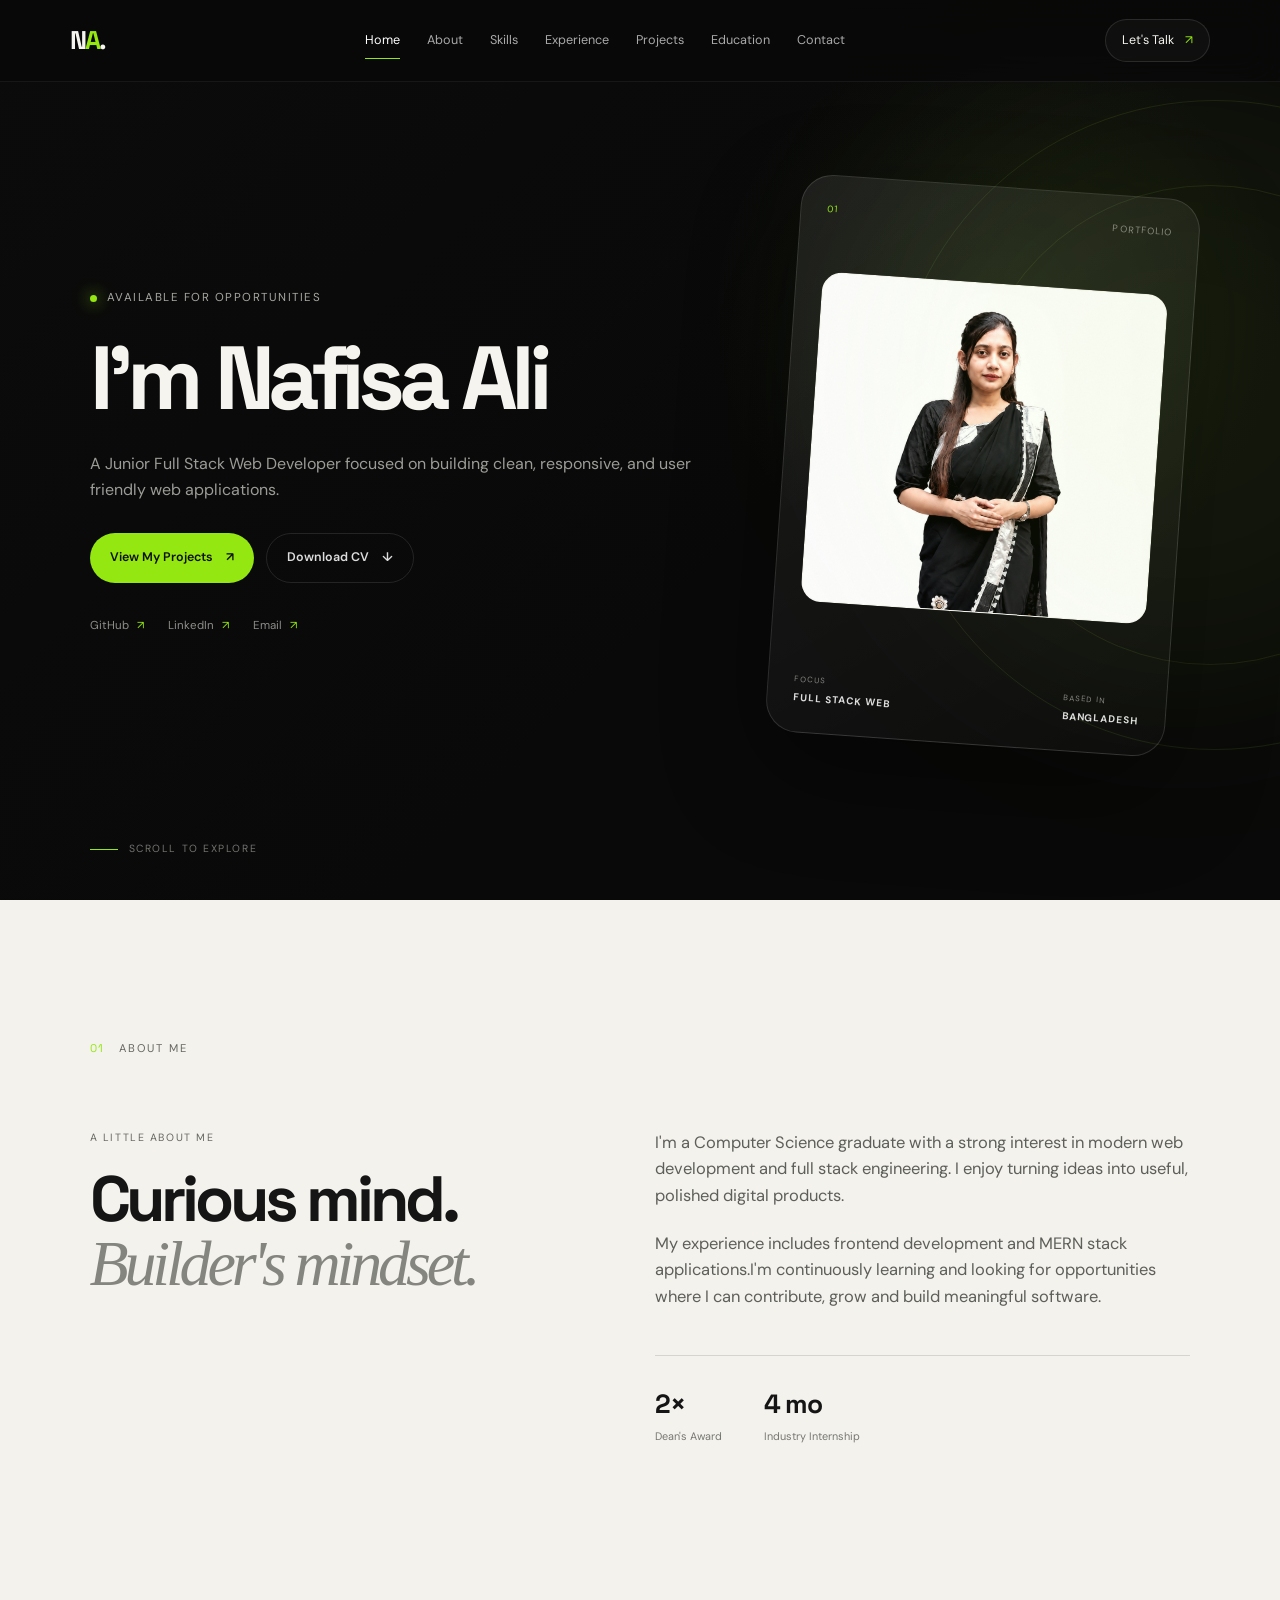
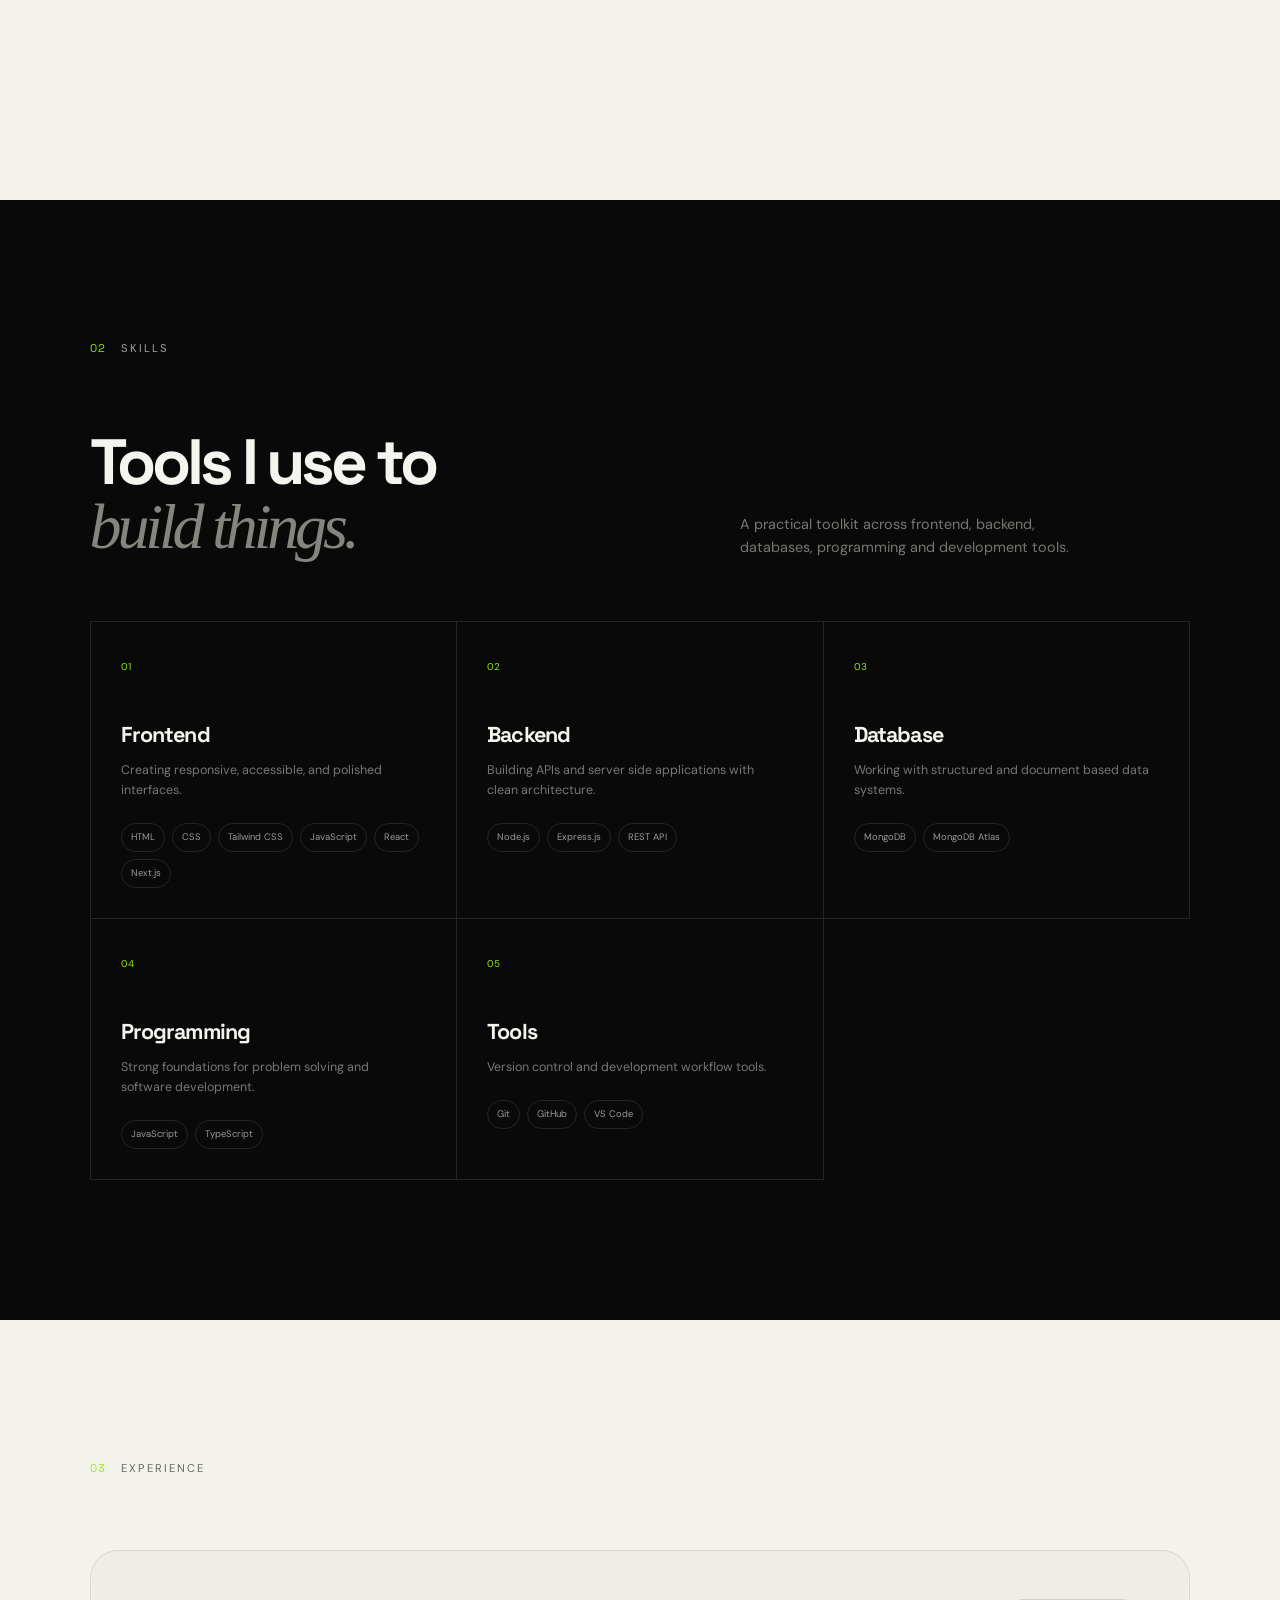
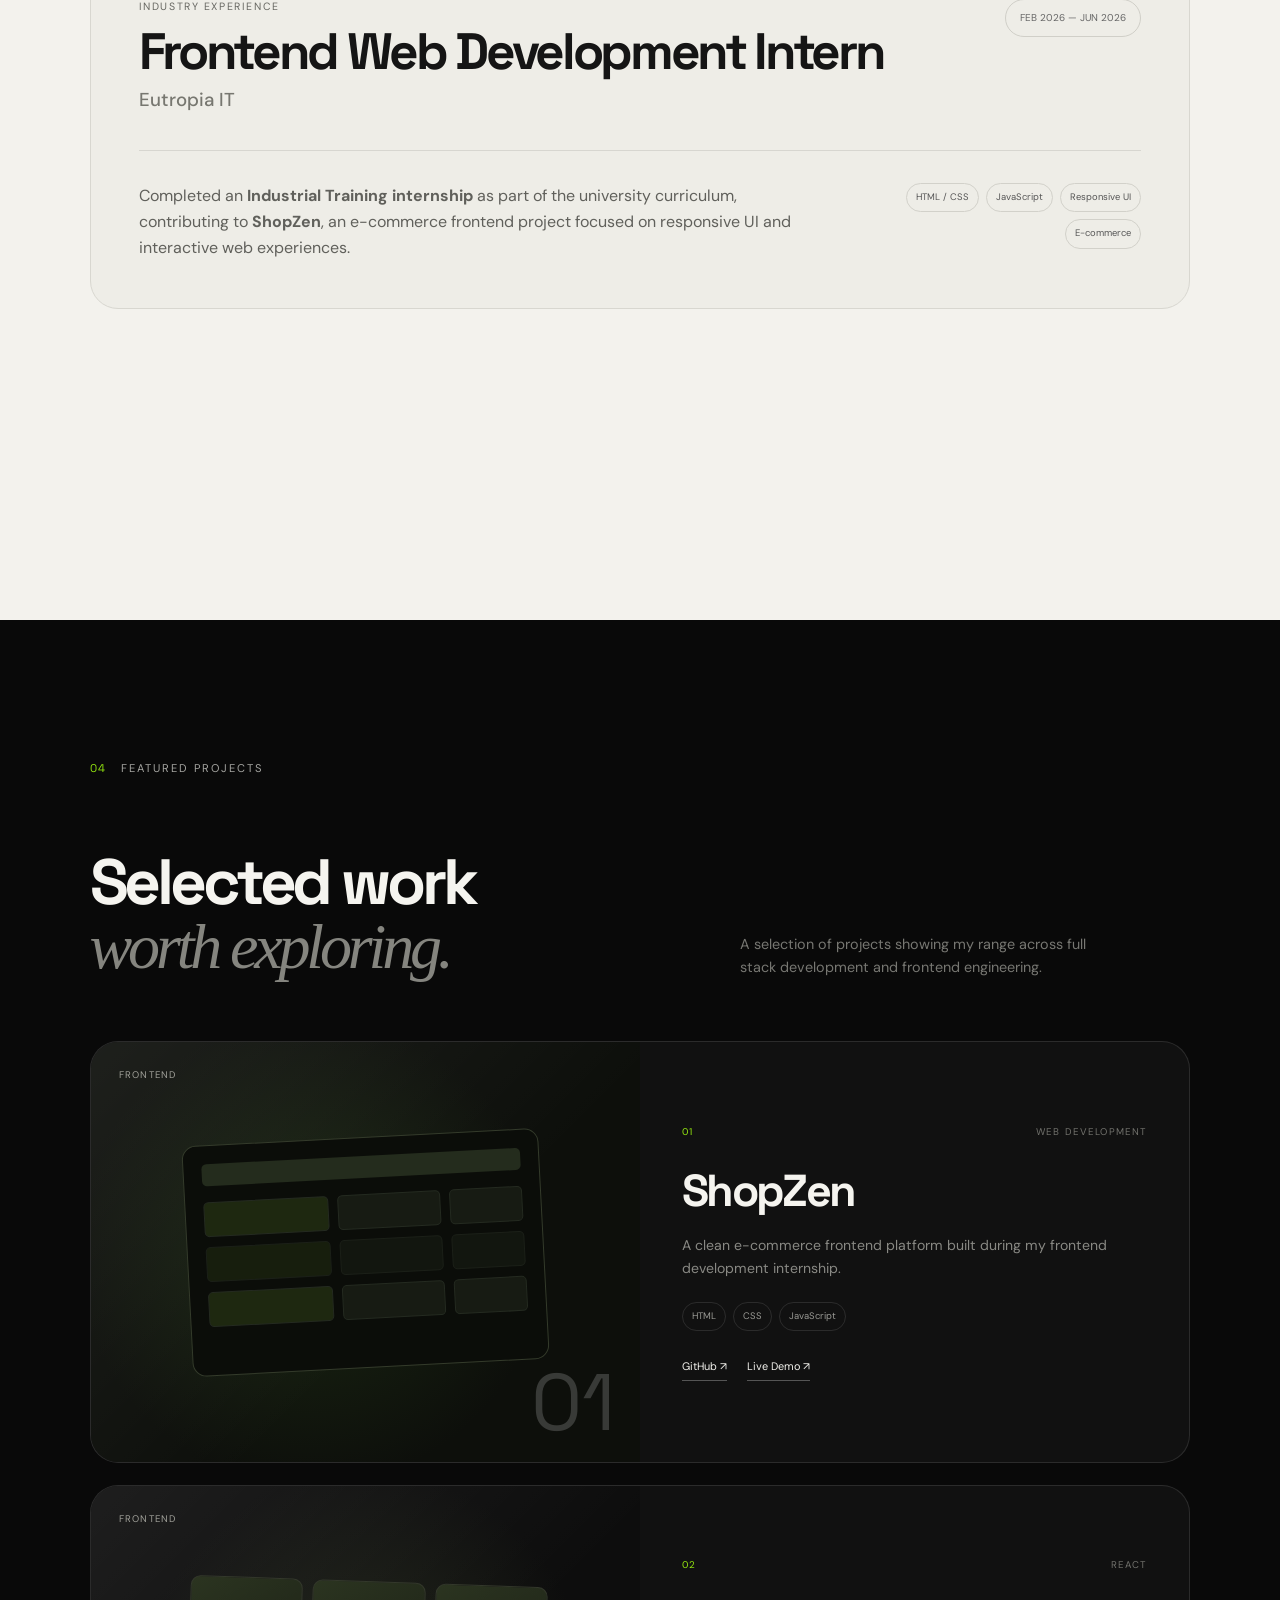
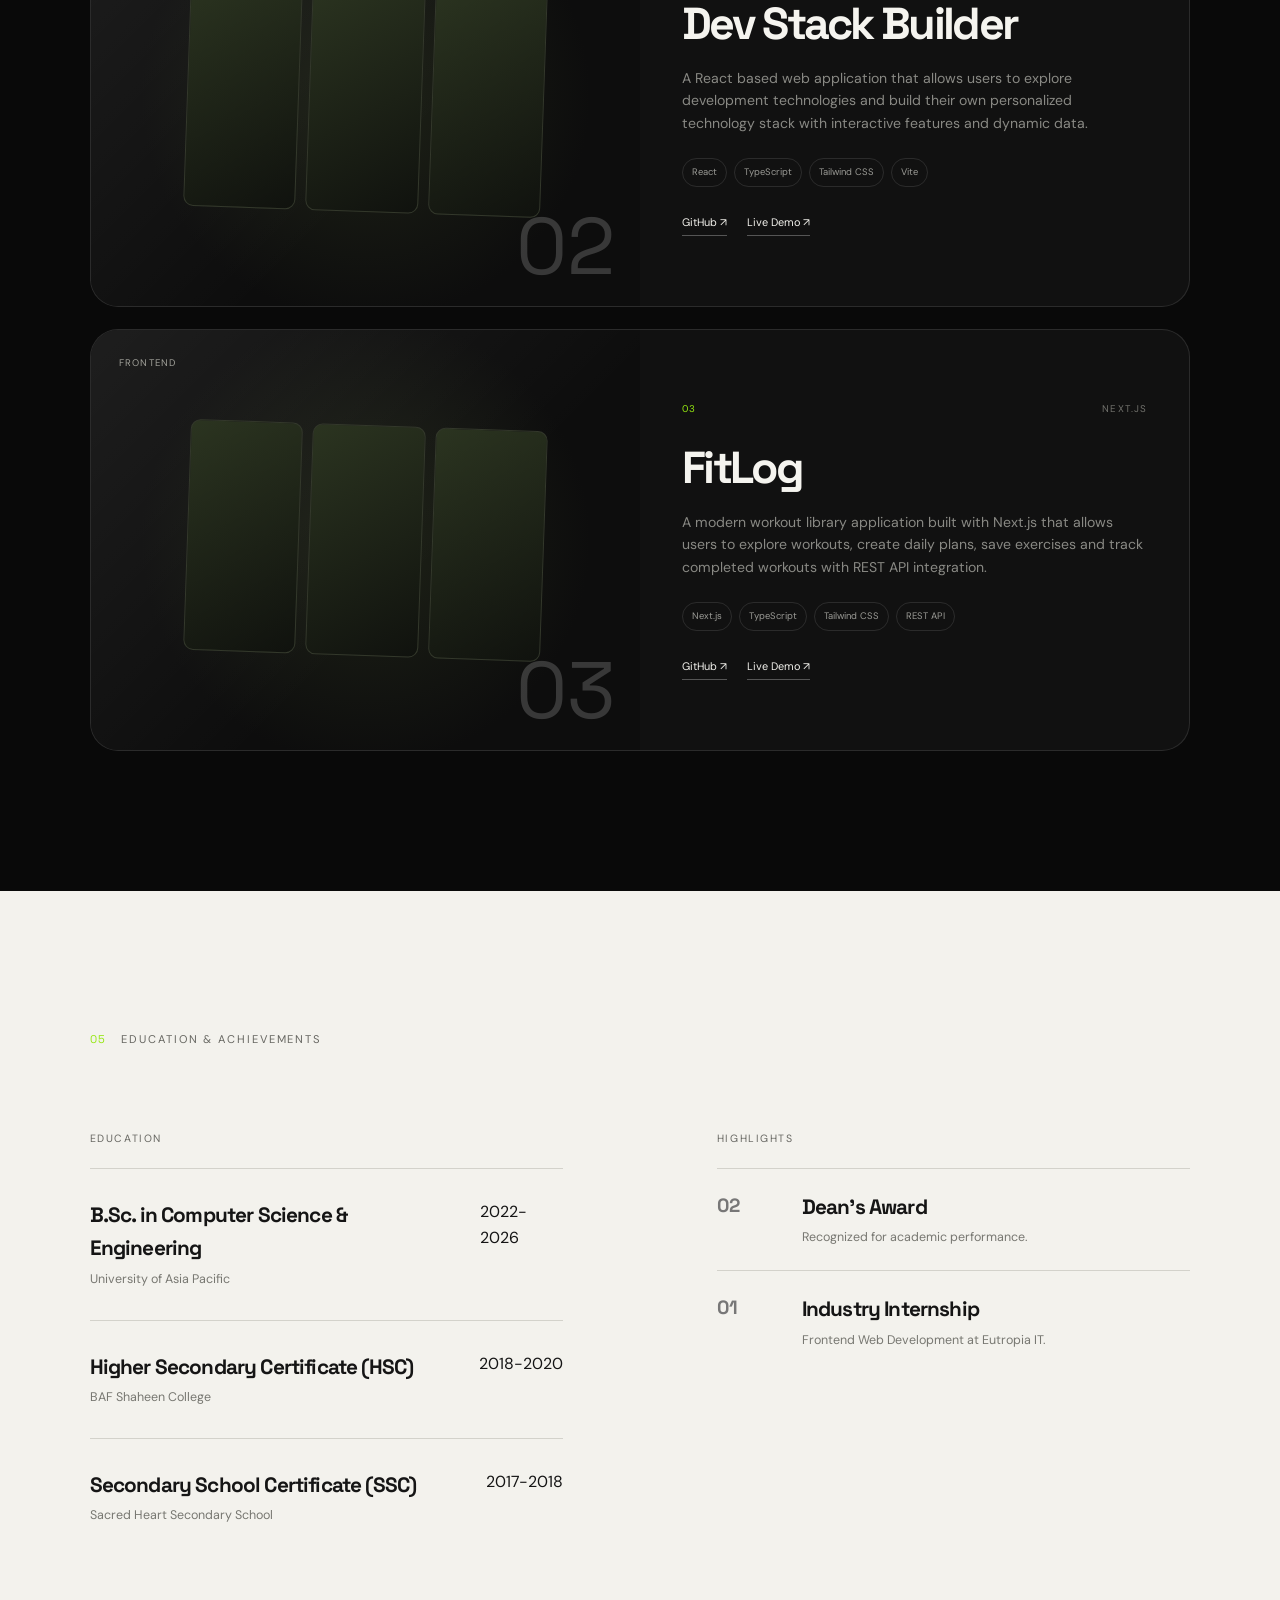
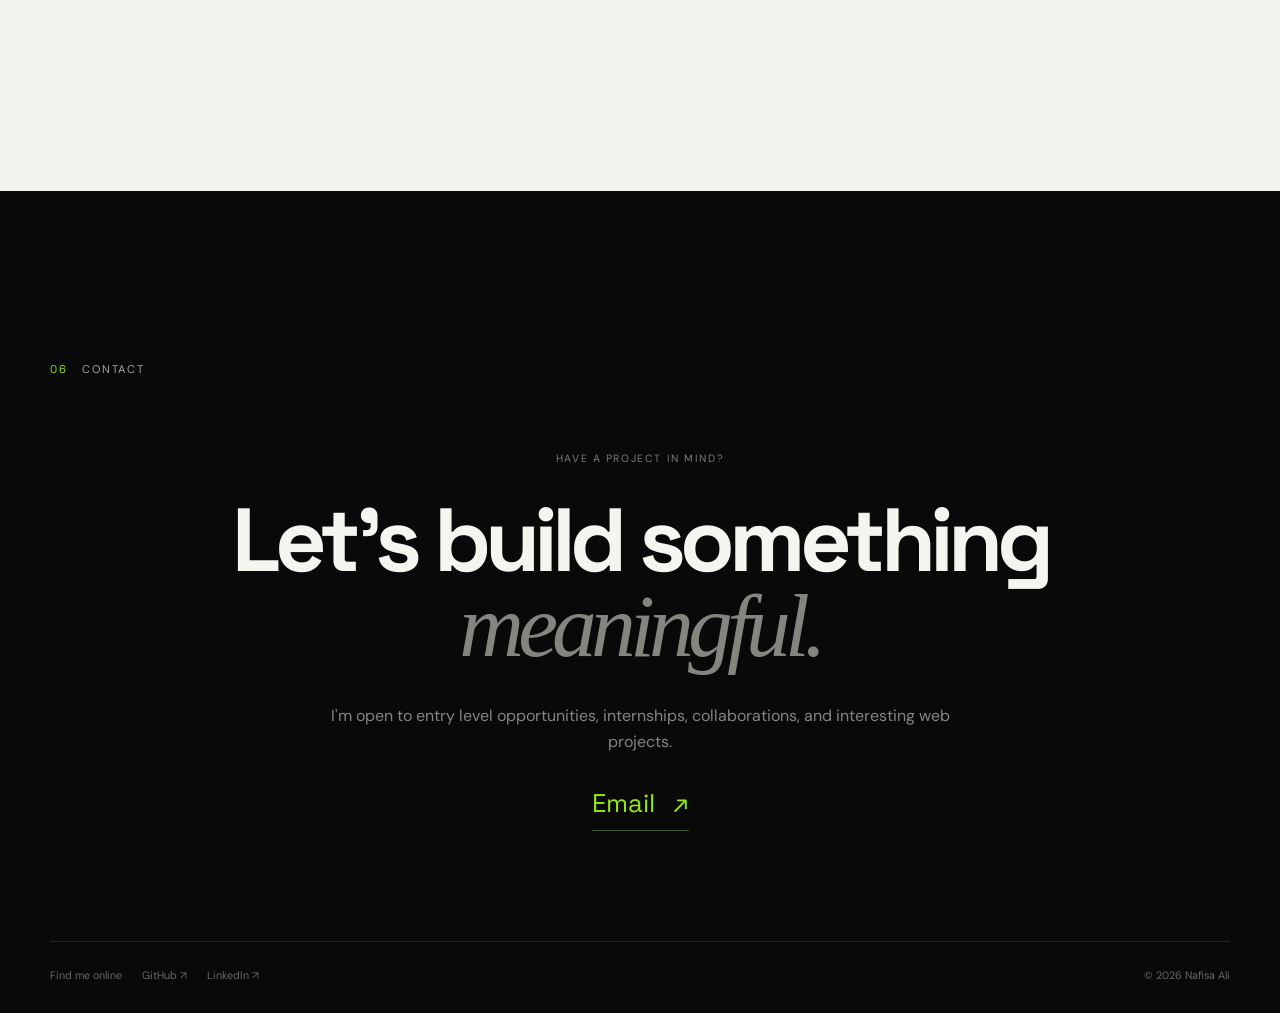
==== commit 5e891235: "Updating" ====
--- a/index.html
+++ b/index.html
@@ -40,7 +40,7 @@
         <div class="eyebrow"><i></i> Available for opportunities</div>
         <h1> I'm Nafisa Ali </h1>
         <p class="hero-text">
-          A Full Stack Web Developer focused on building clean, responsive, and user friendly web applications.
+          A Junior Full Stack Web Developer focused on building clean, responsive, and user friendly web applications.
         </p>
         <div class="hero-actions">
           <a class="btn btn-primary" href="#projects">View My Projects <span>↗</span></a>
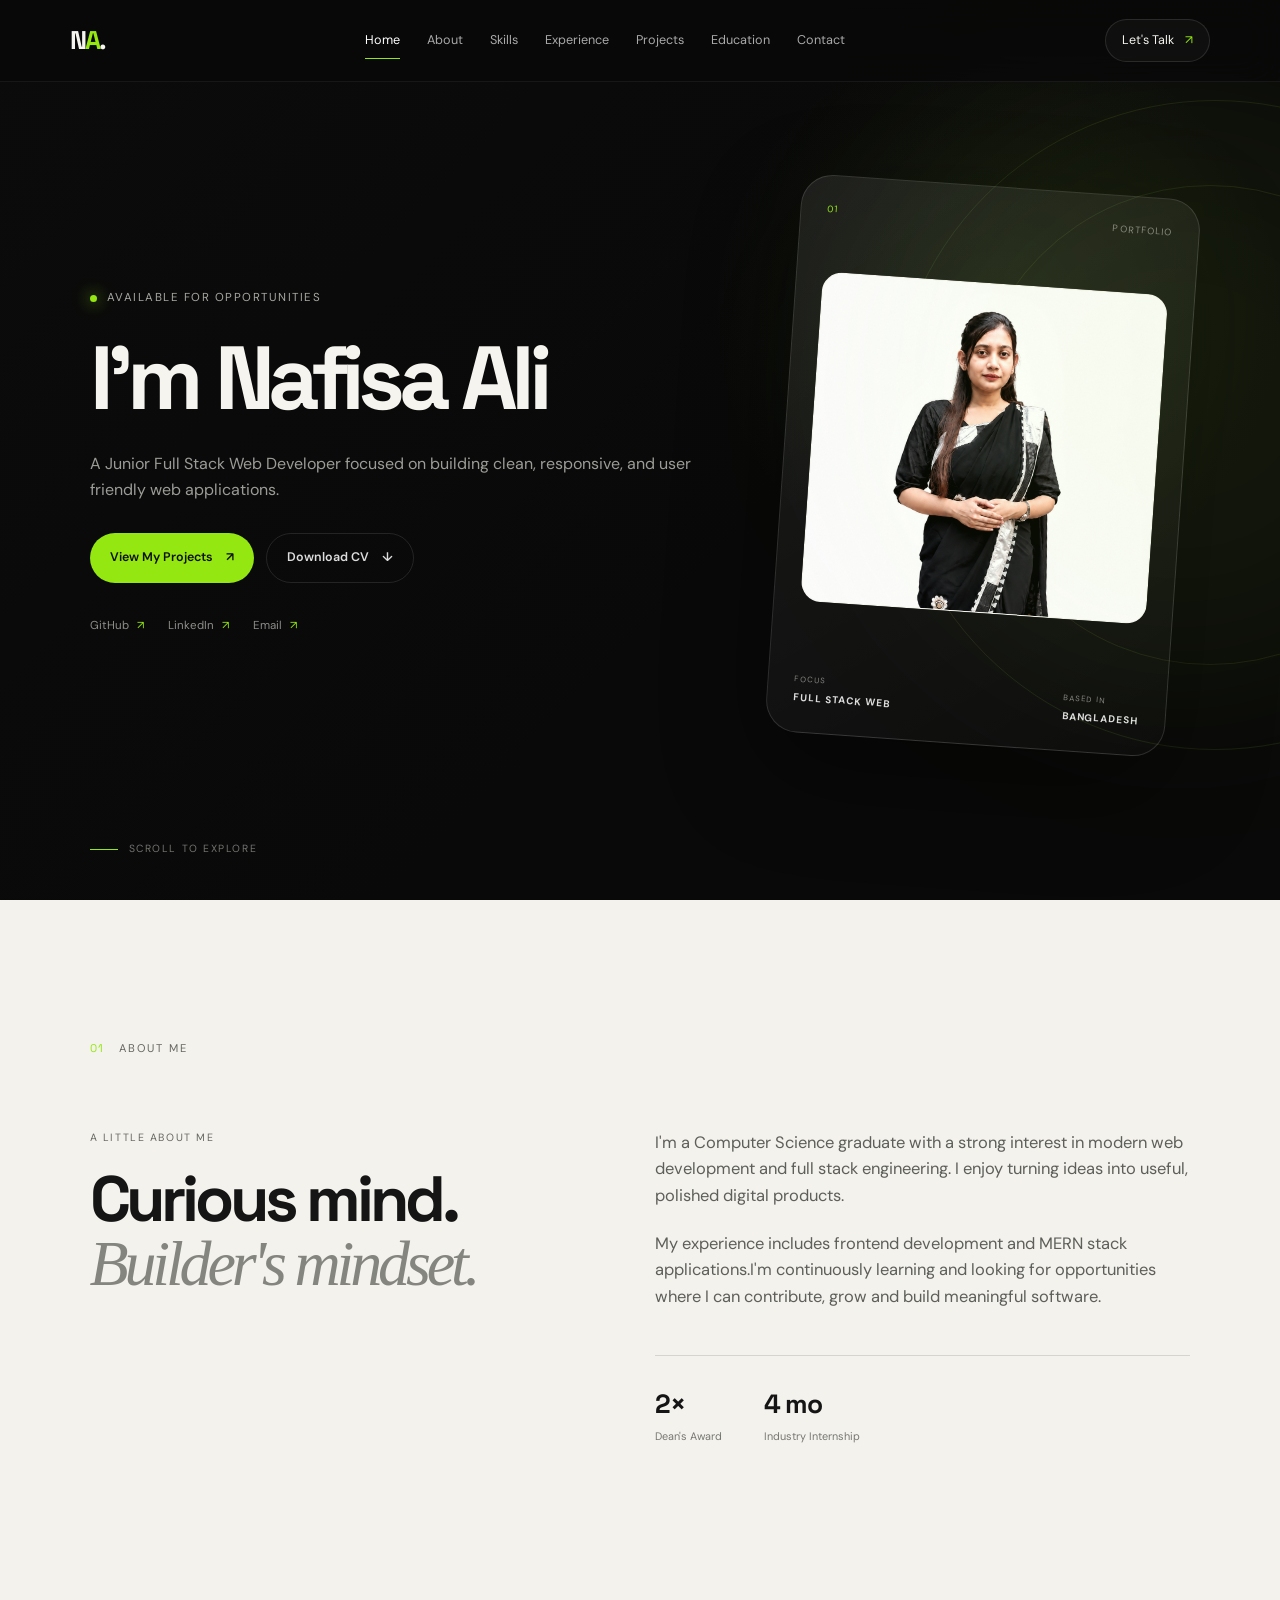
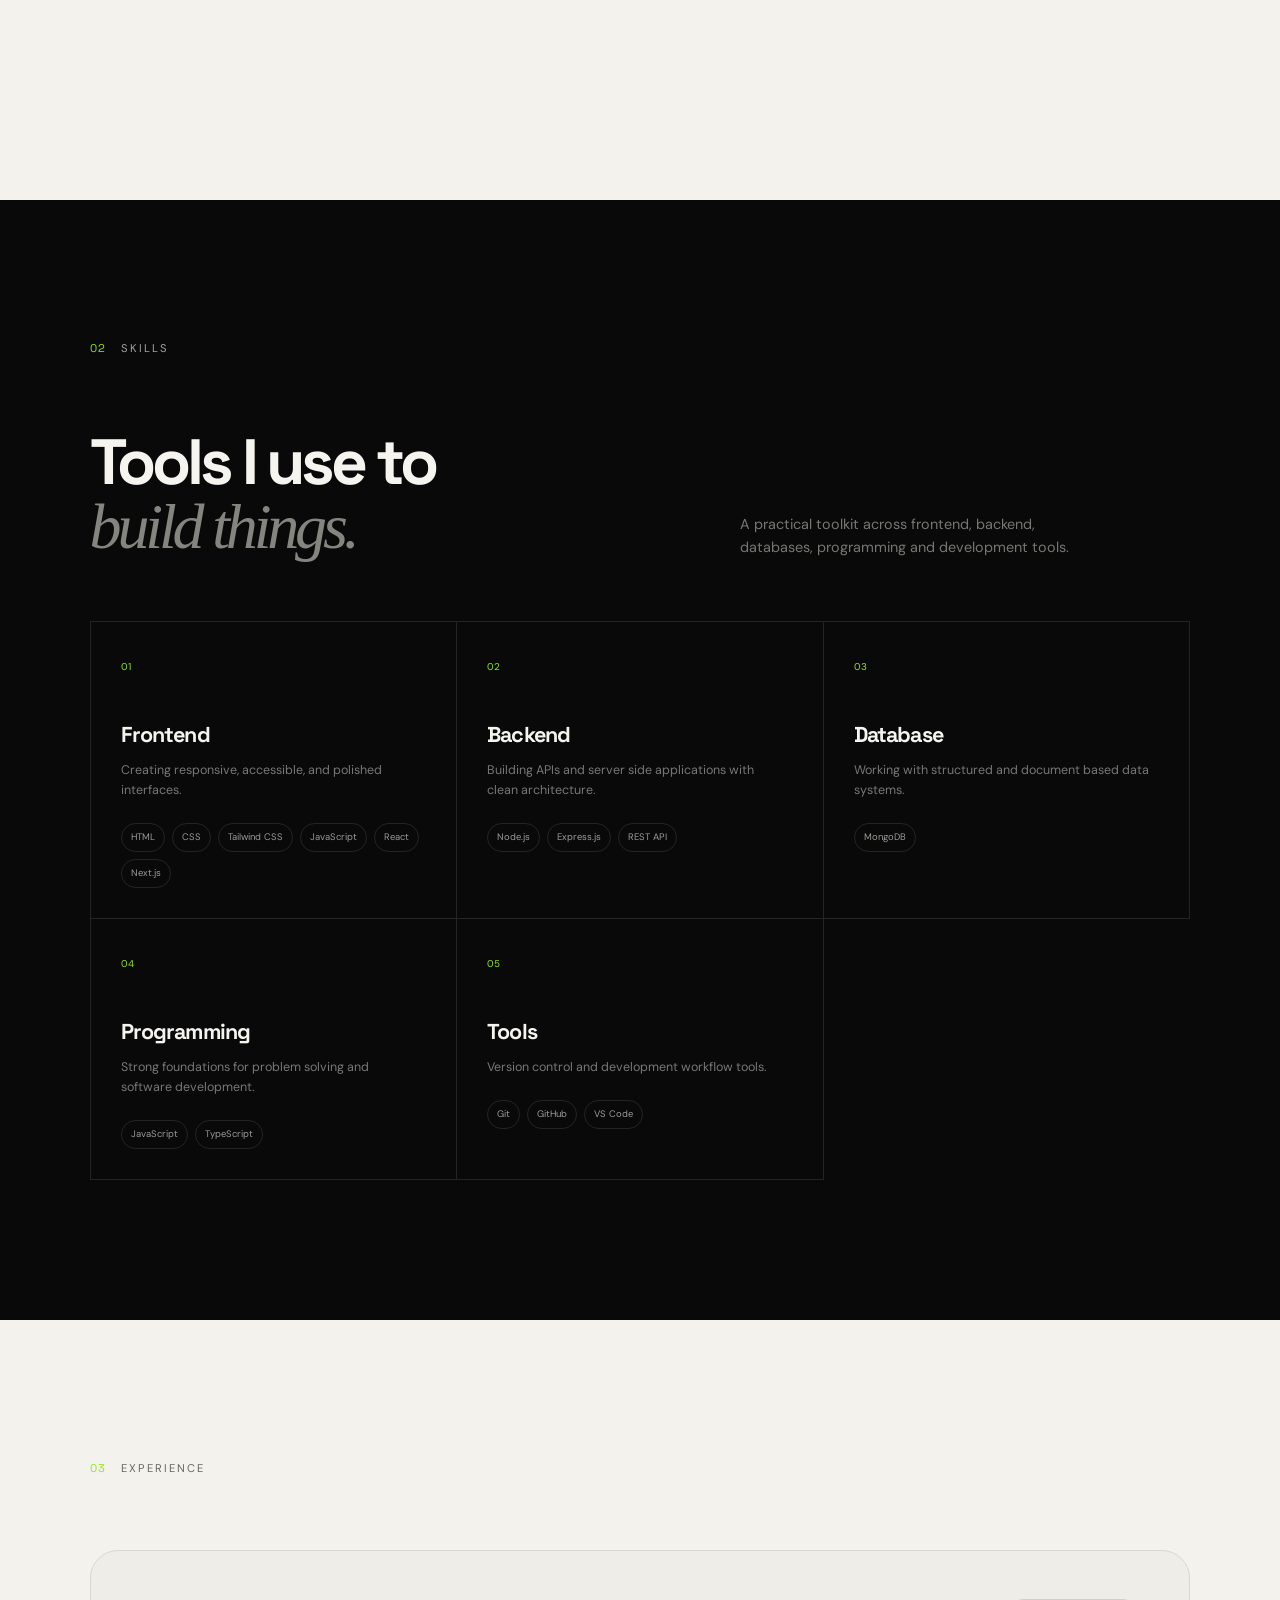
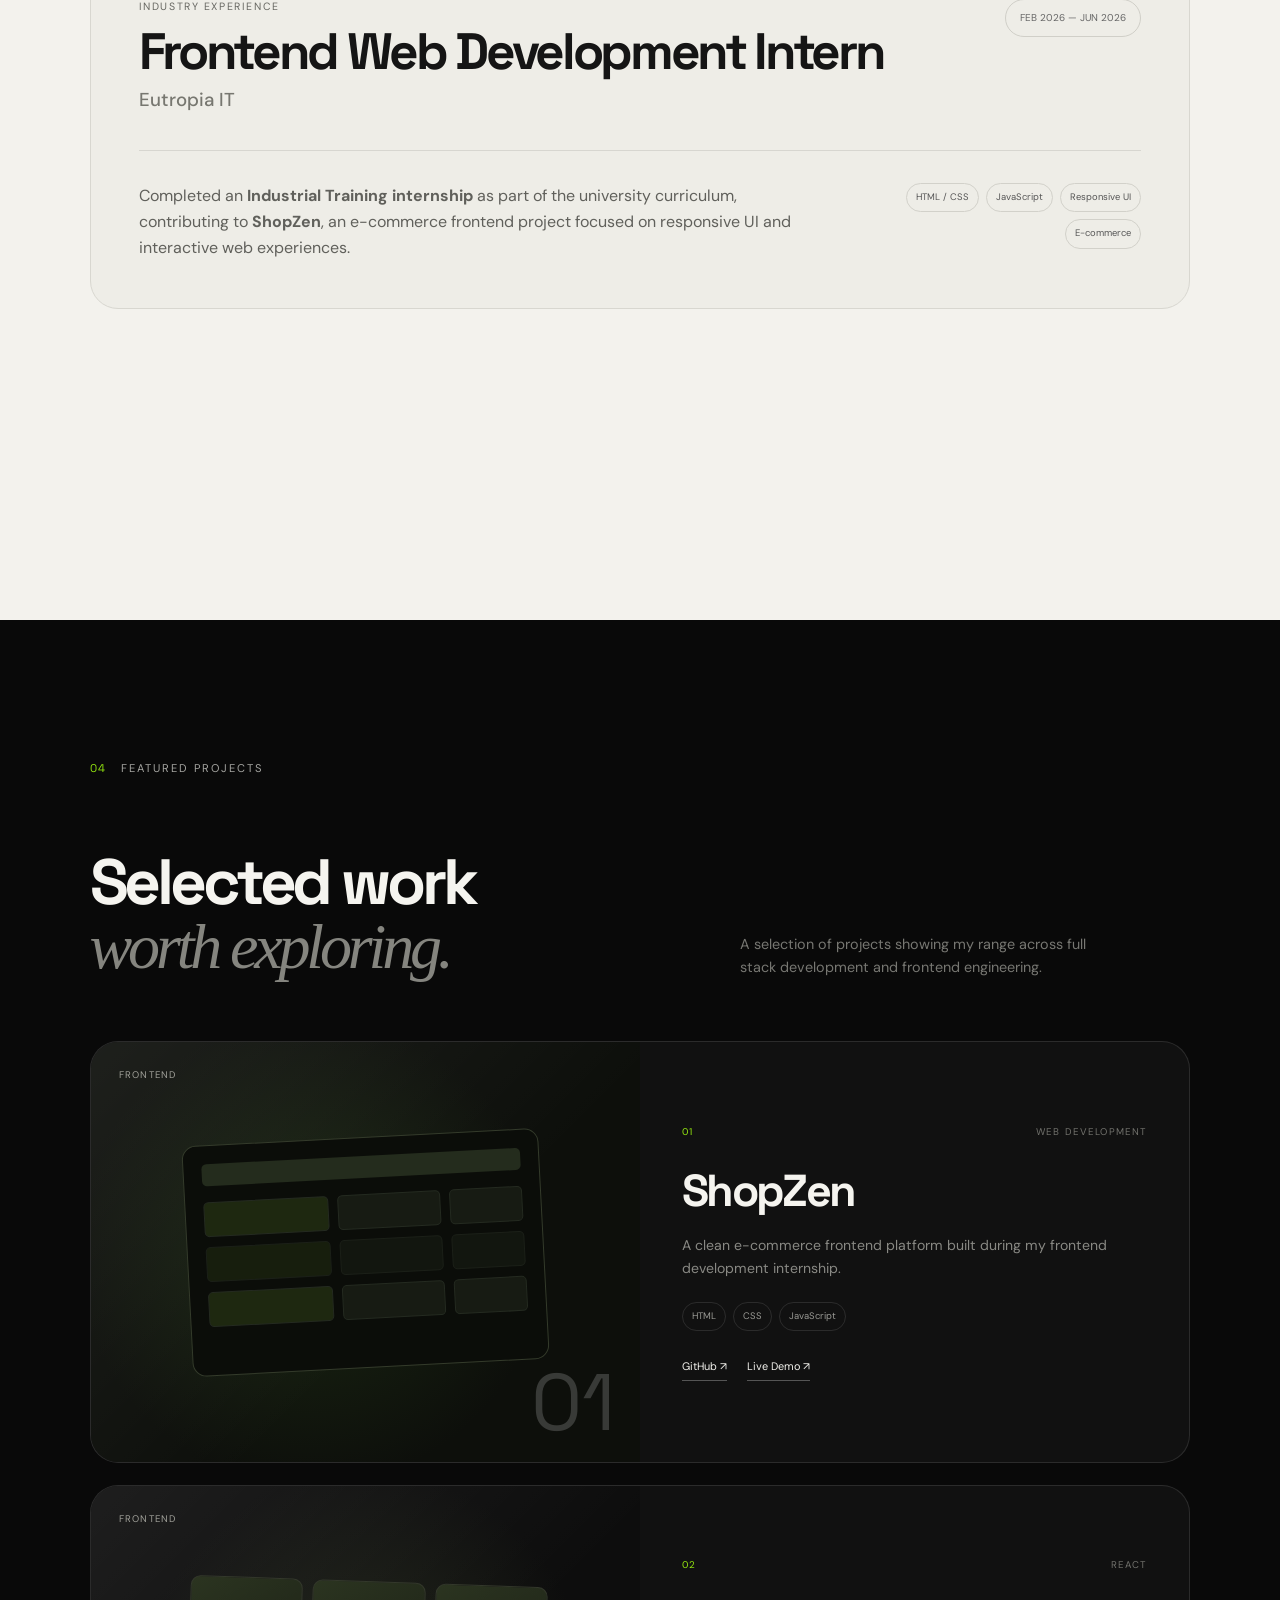
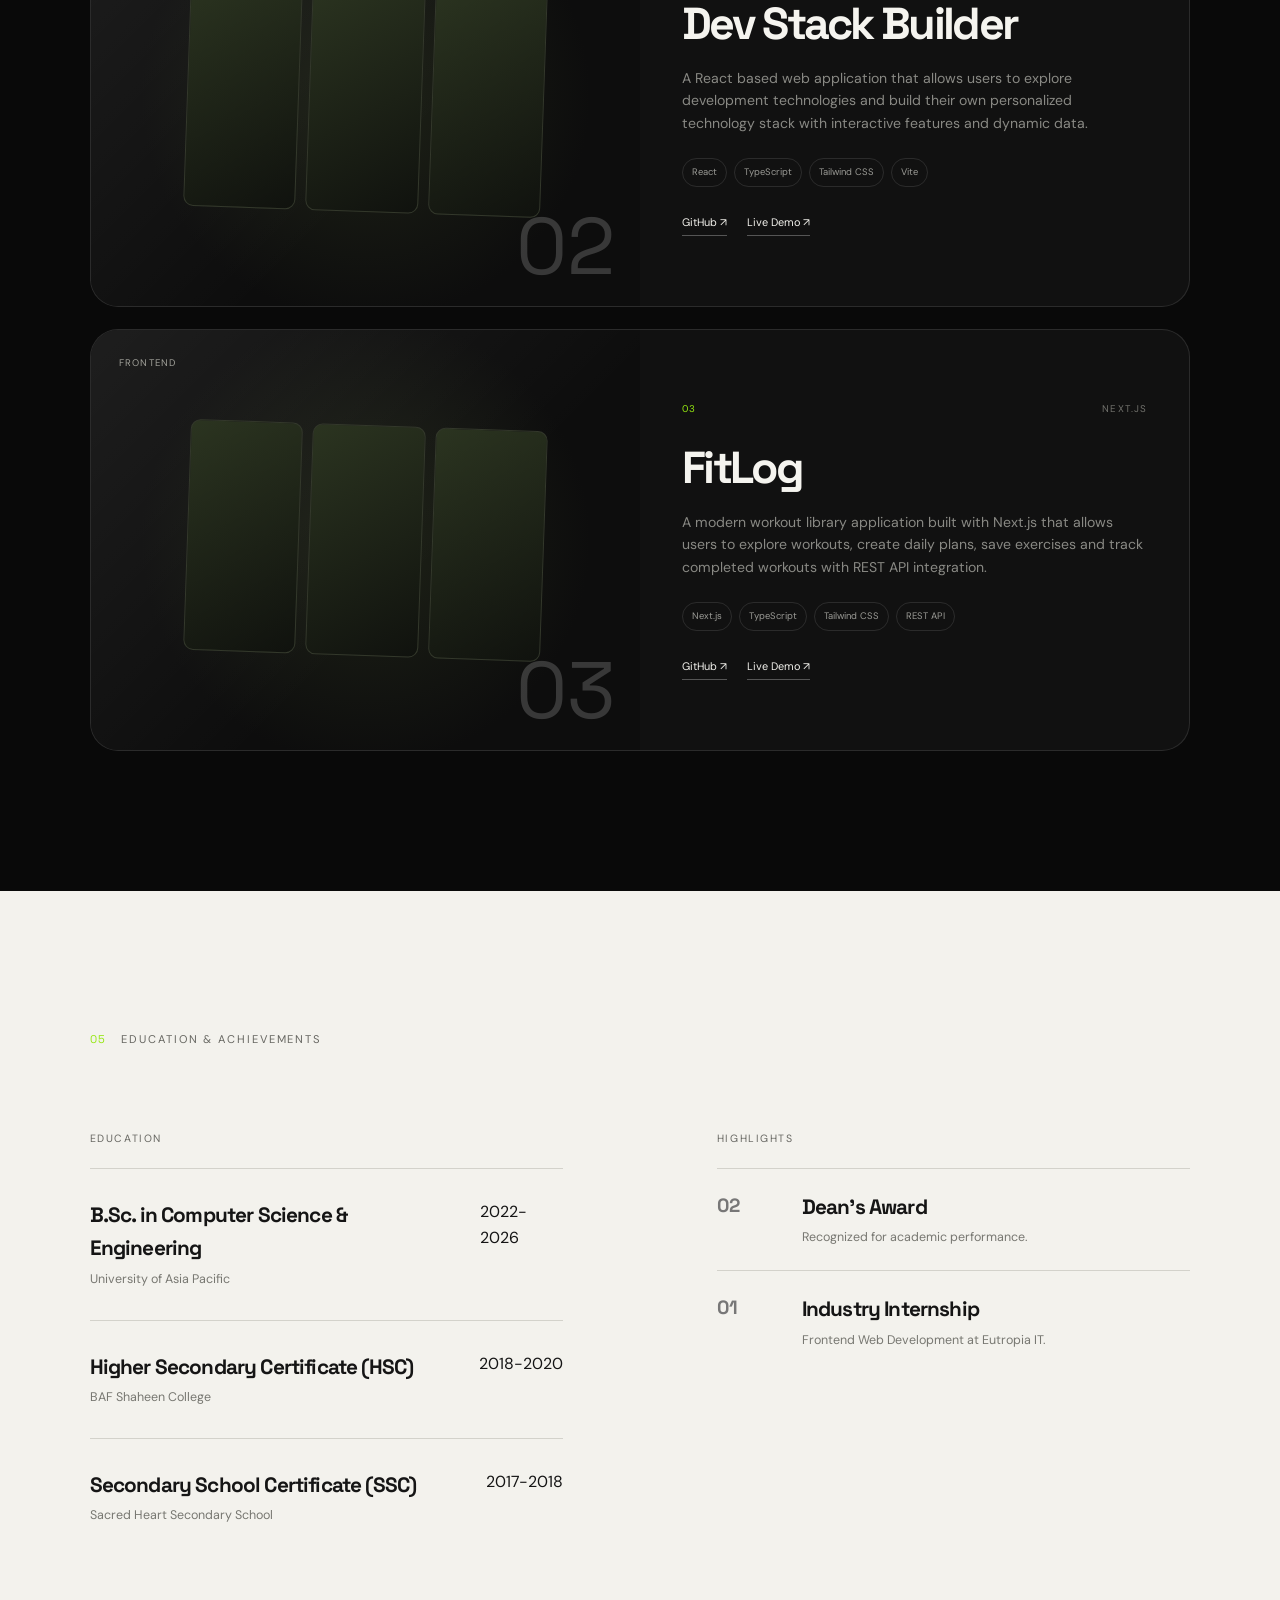
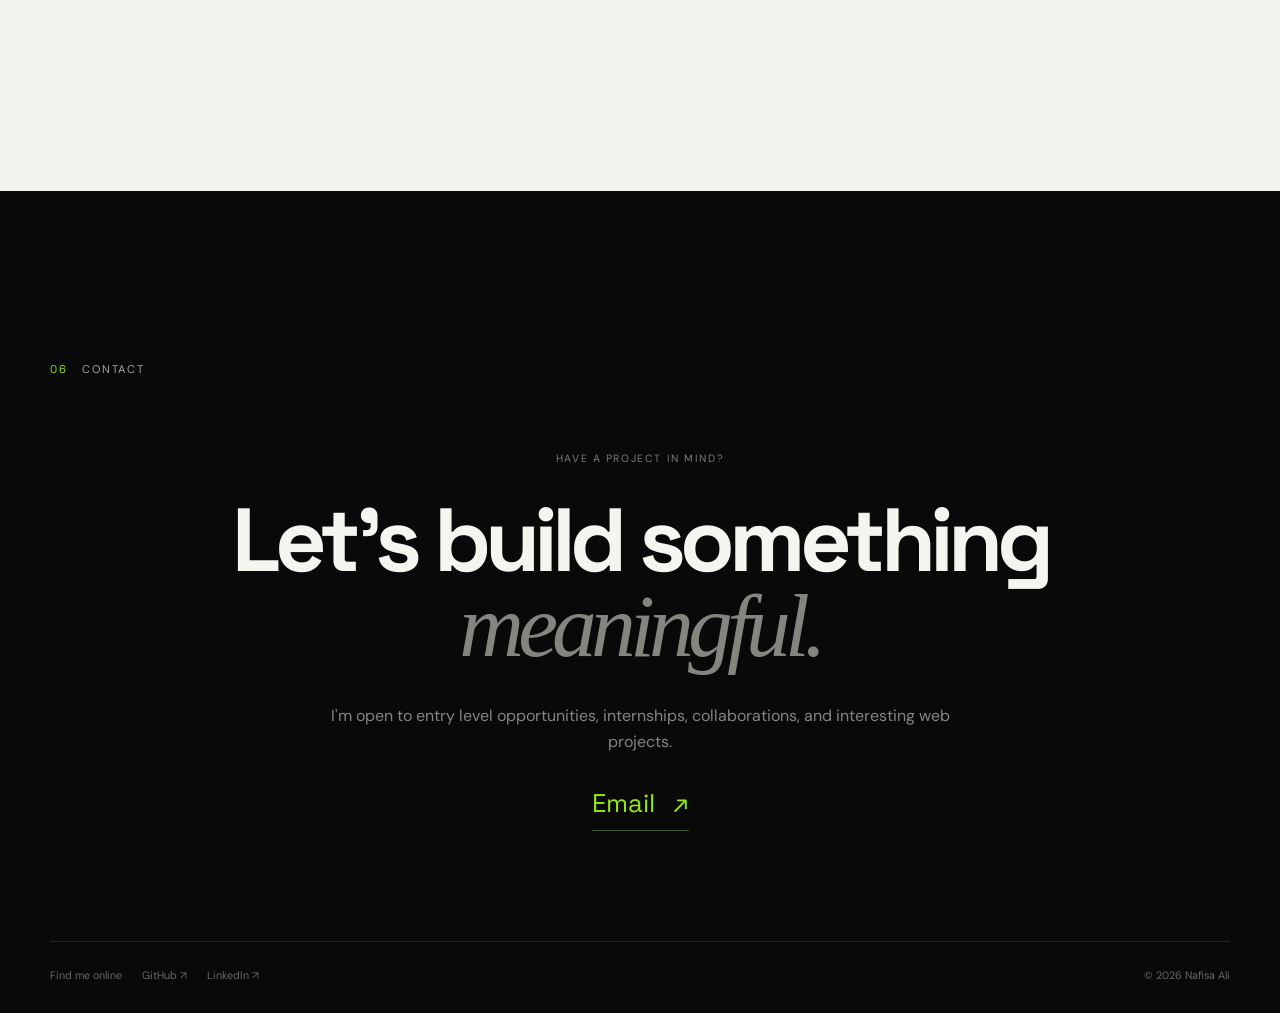
==== commit 4fa106a5: "Editing the skill section" ====
--- a/index.html
+++ b/index.html
@@ -126,7 +126,7 @@
             <span class="skill-number">03</span>
             <h3>Database</h3>
             <p>Working with structured and document based data systems.</p>
-            <div class="tags"><span>MongoDB</span><span>MongoDB Atlas</span></div>
+            <div class="tags"><span>MongoDB</span></div>
           </article>
           <article class="skill-card reveal">
             <span class="skill-number">04</span>
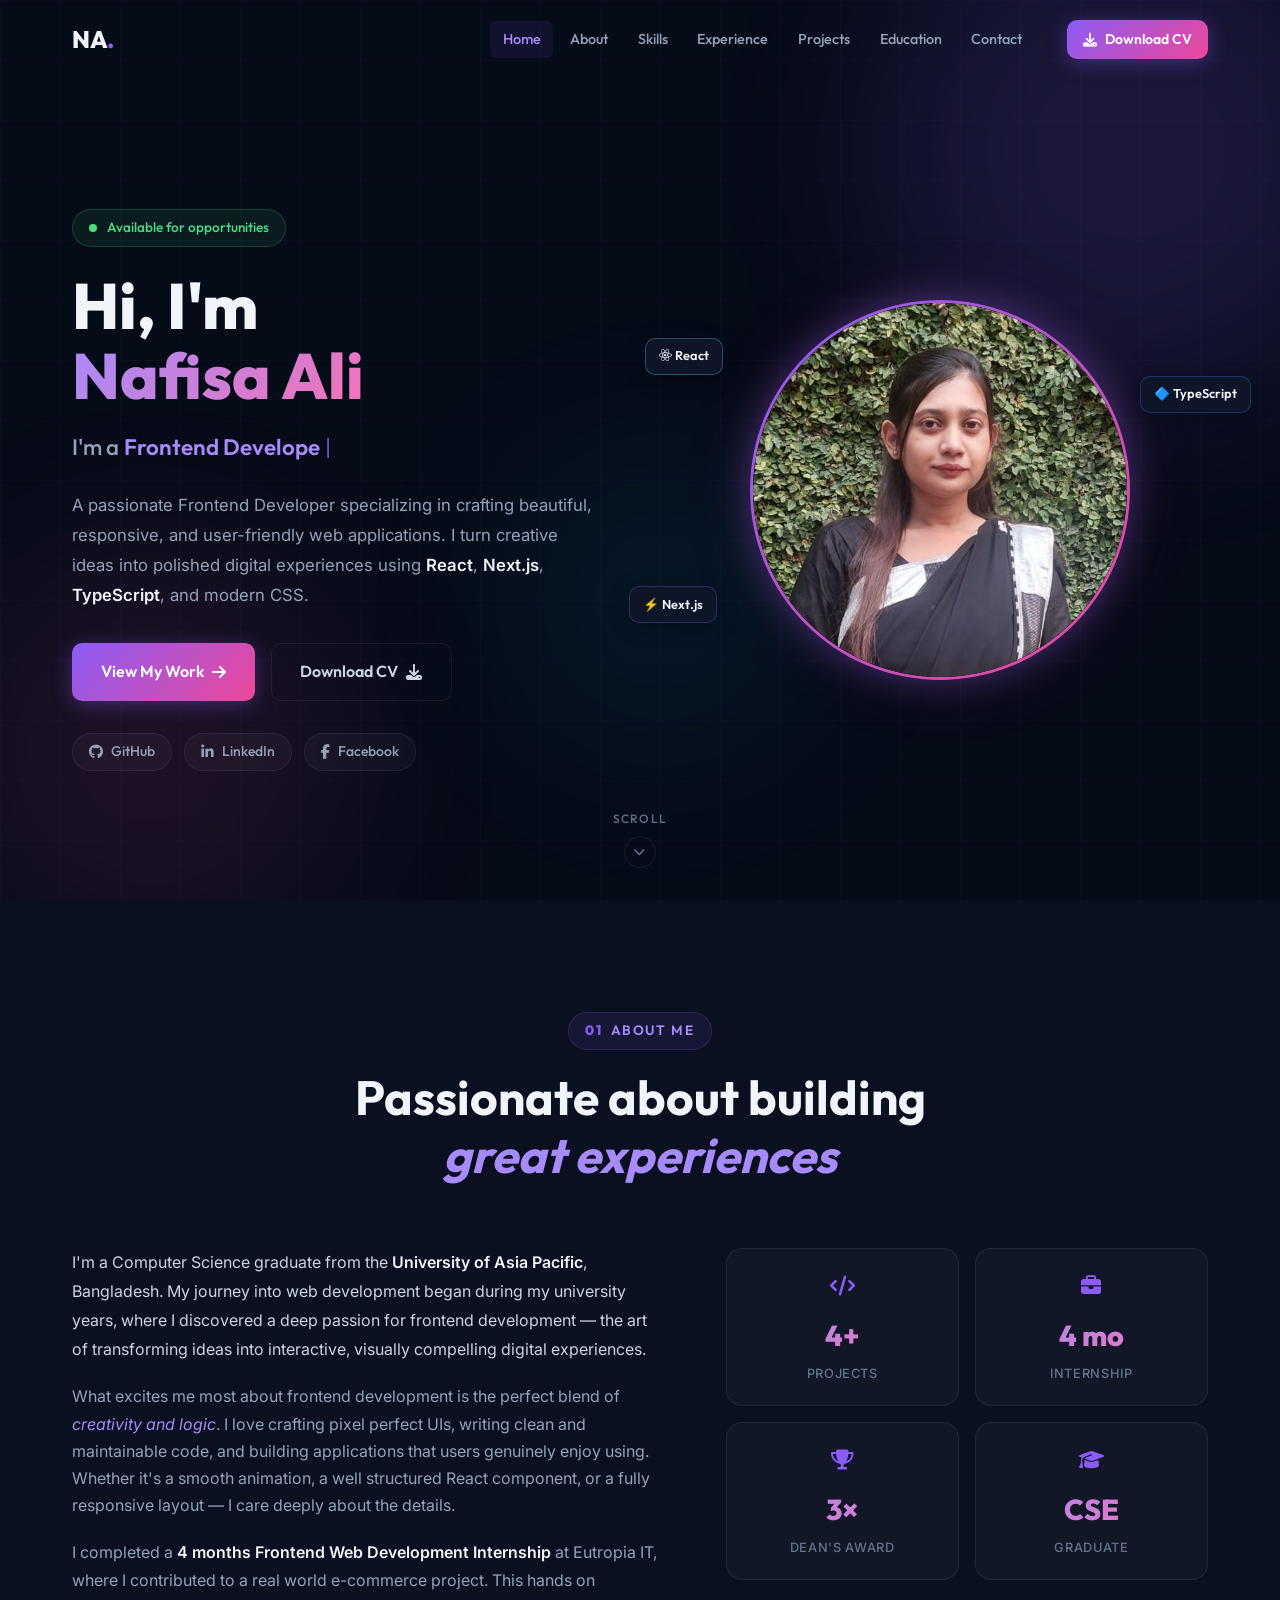
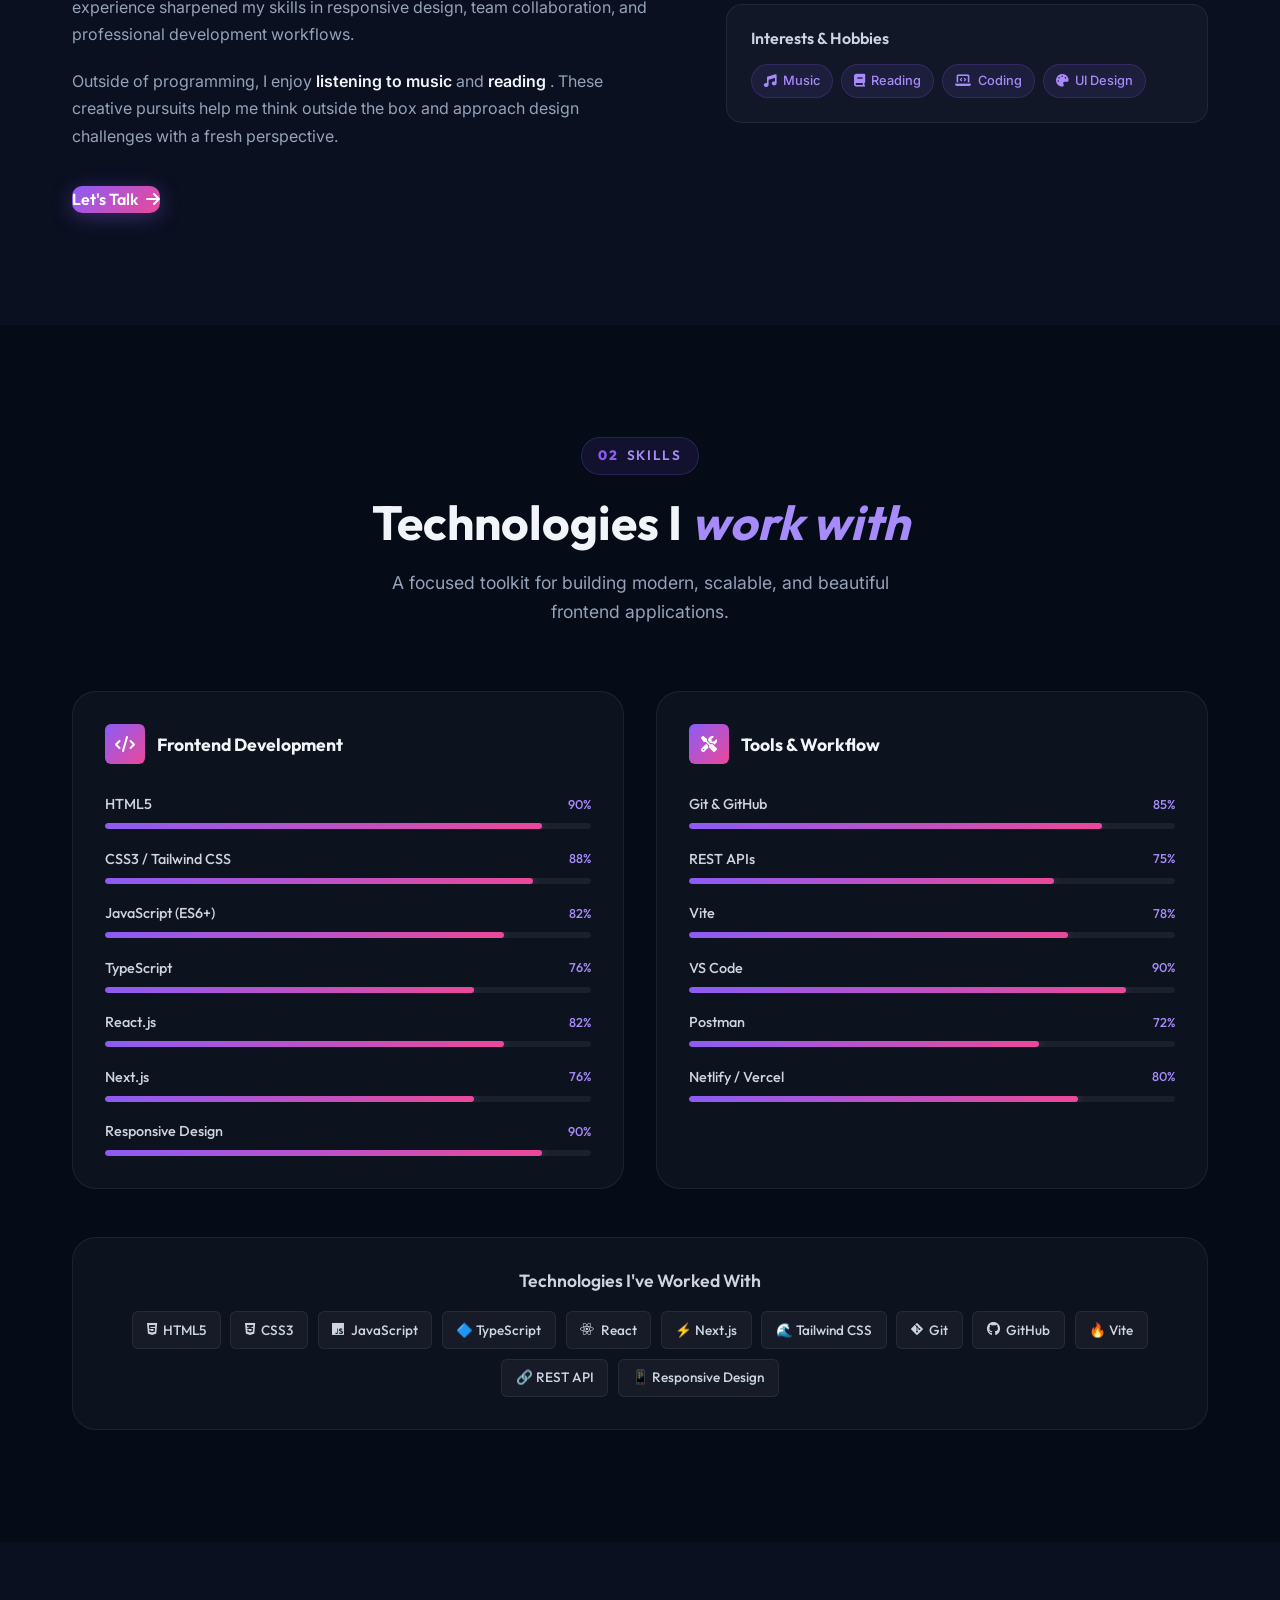
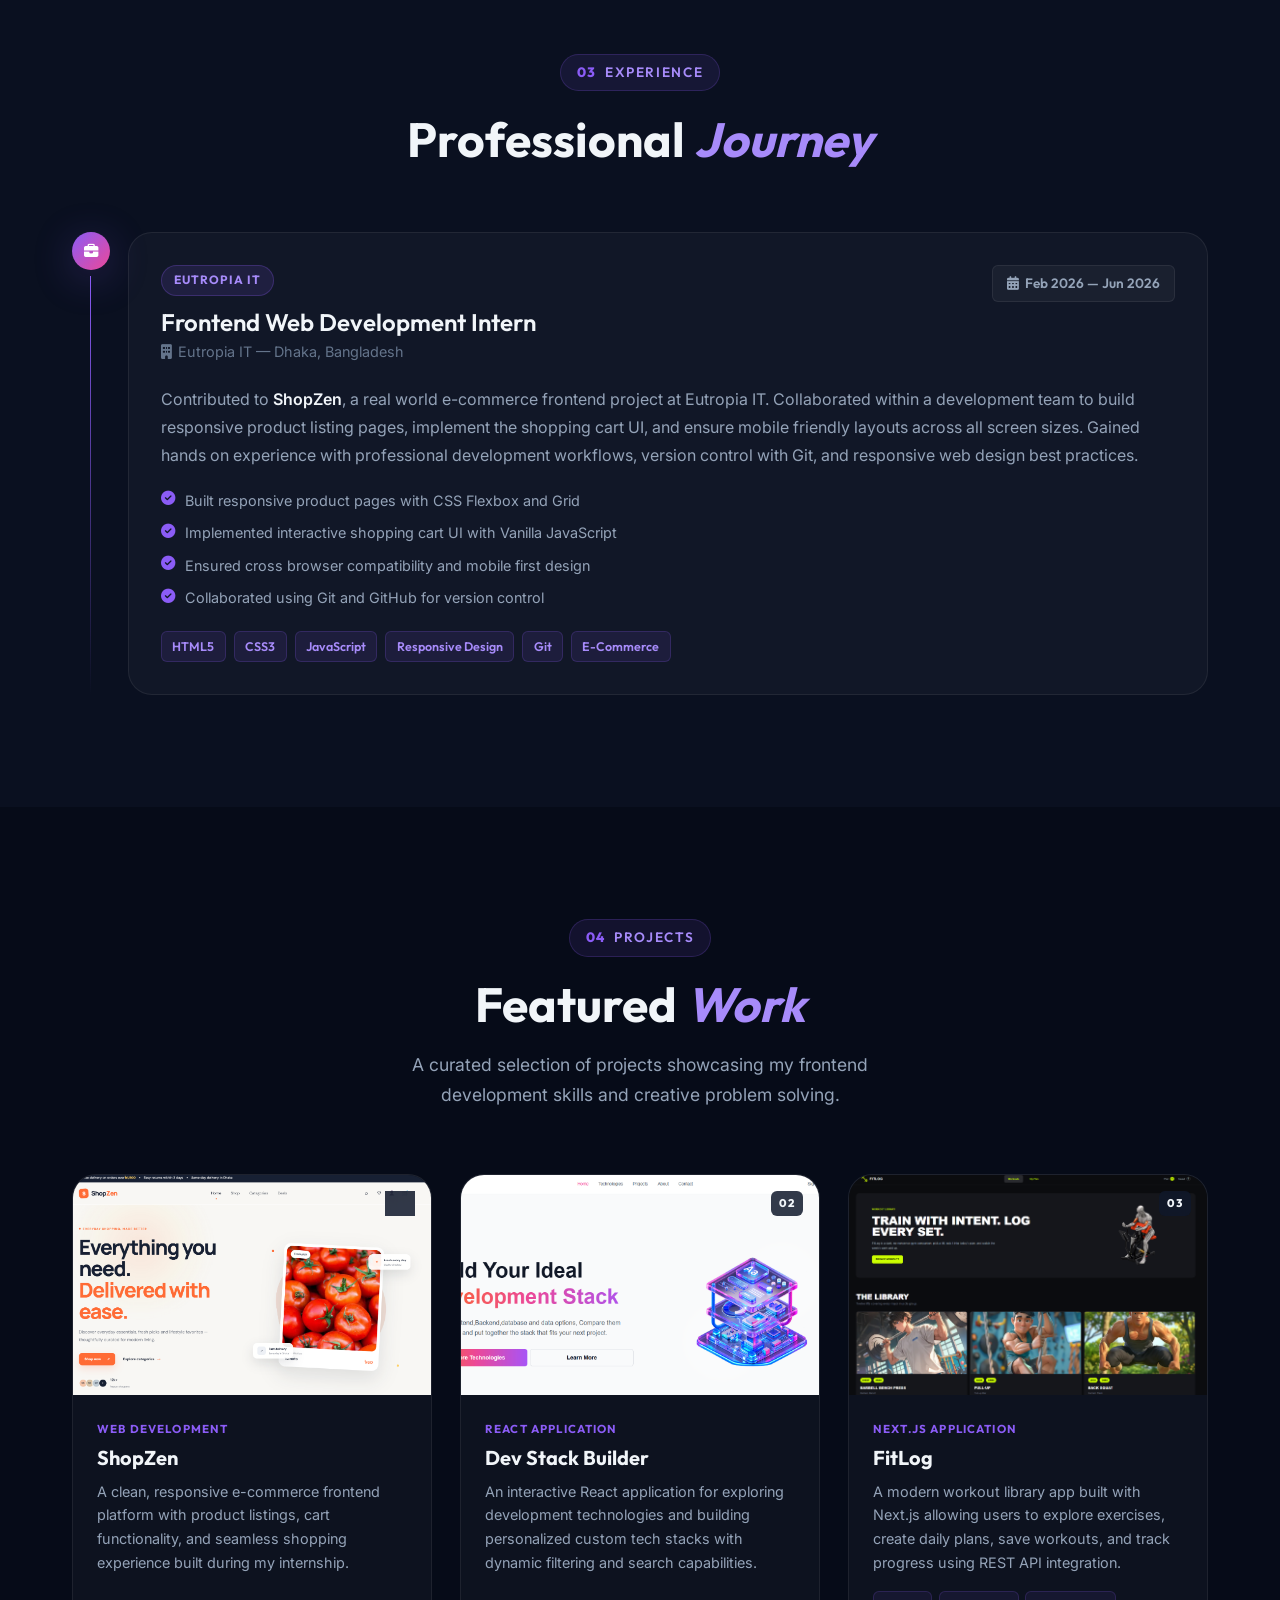
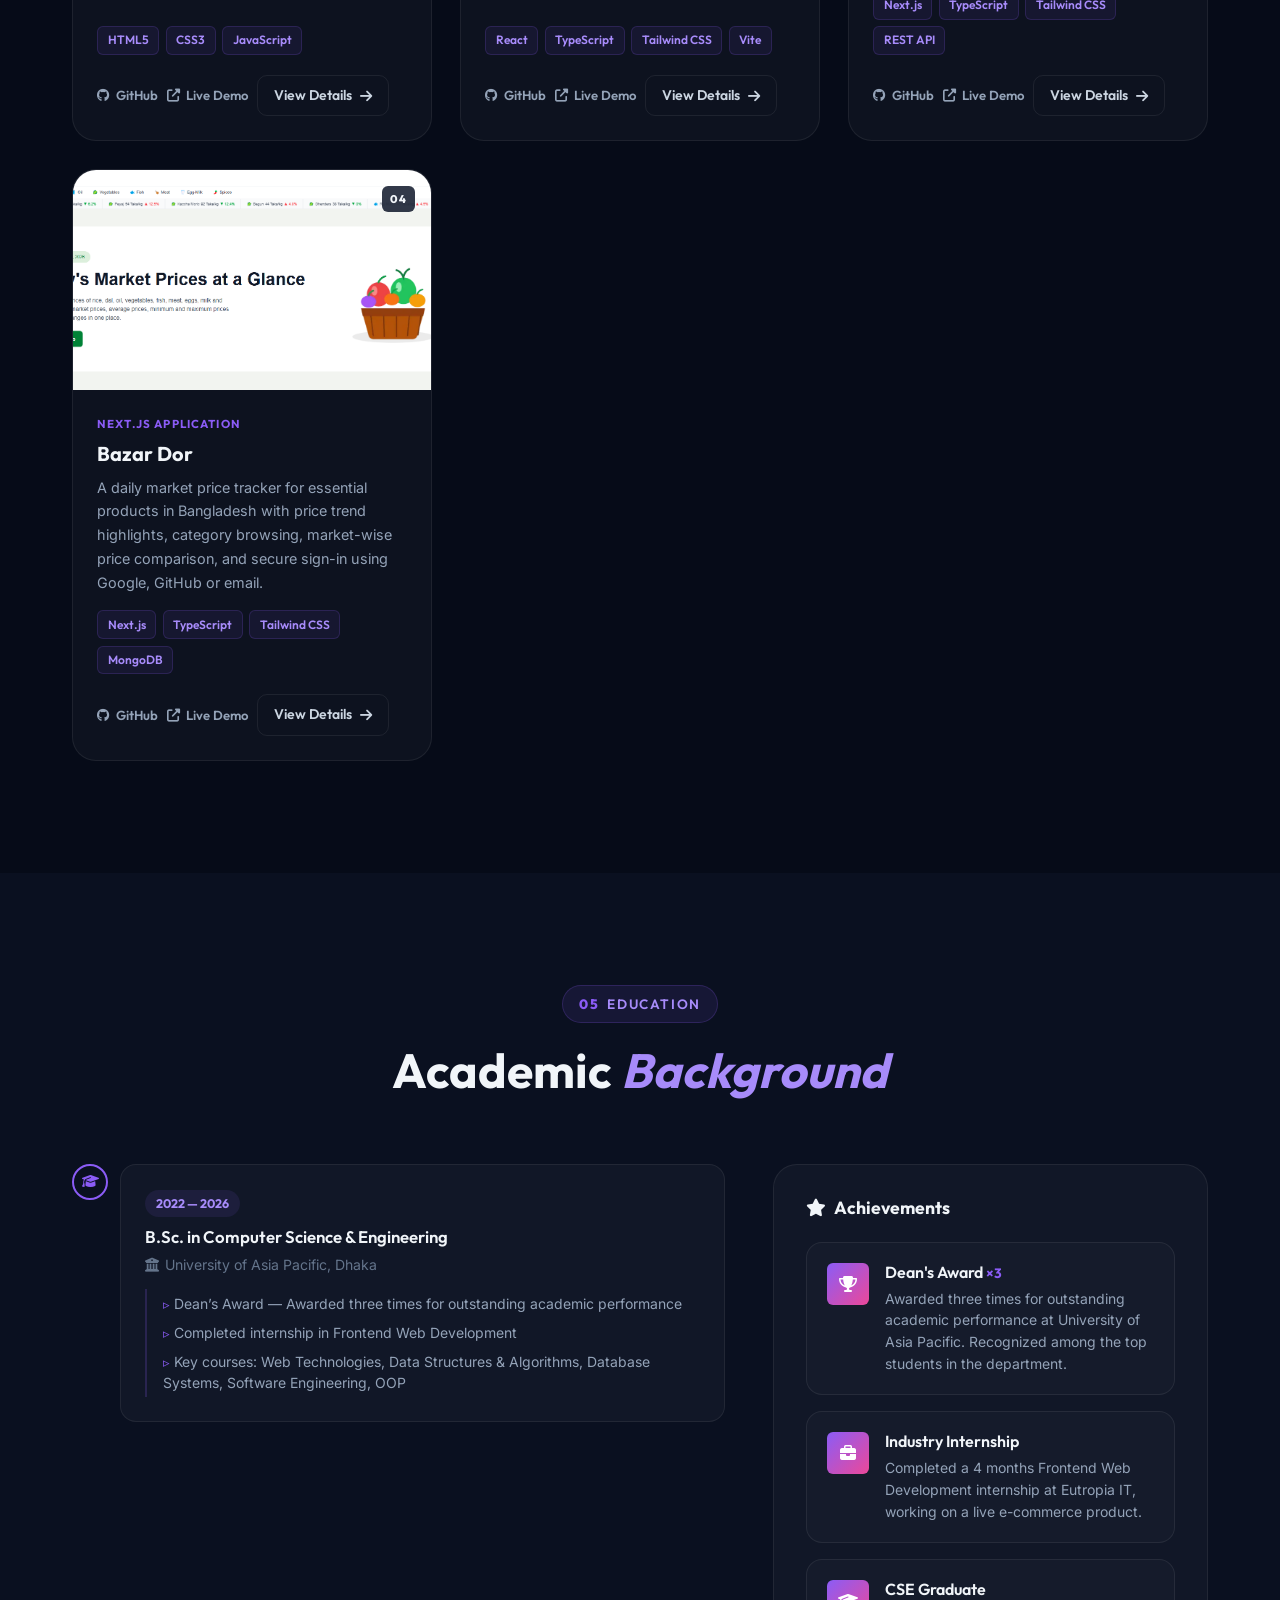
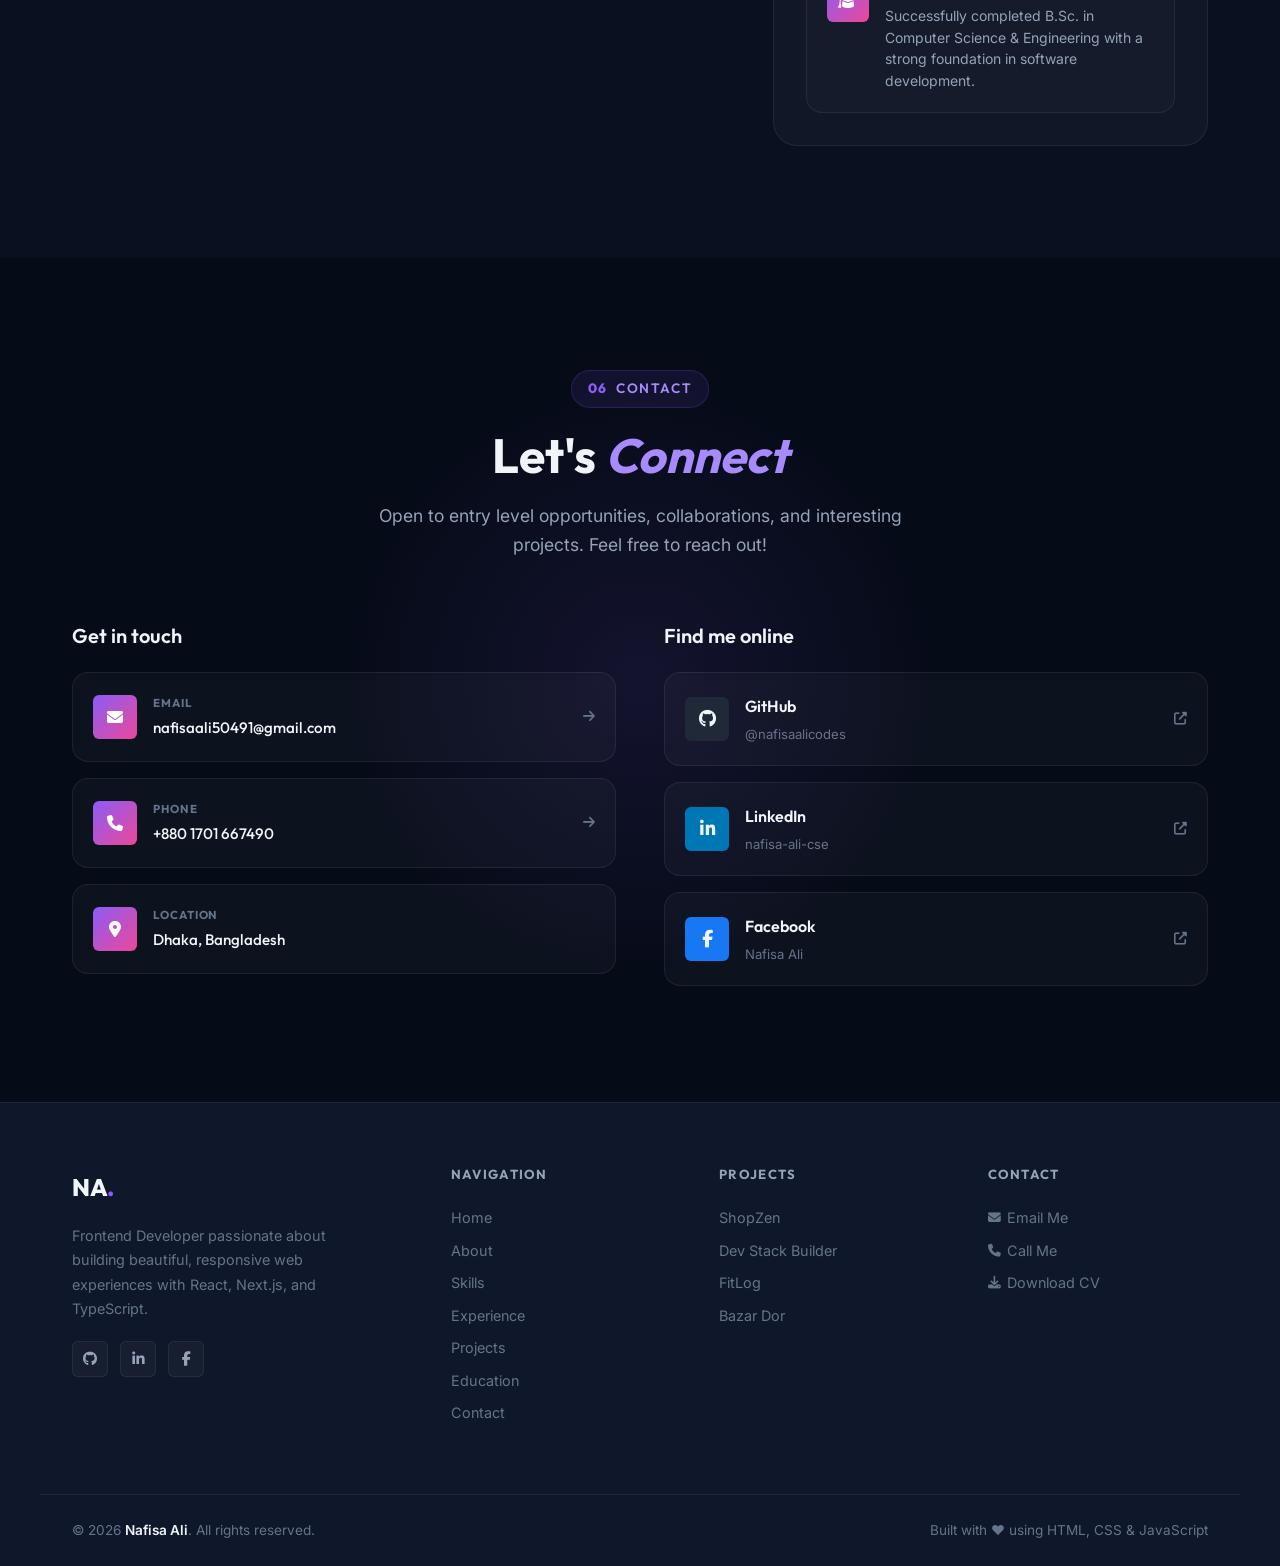
==== commit d6b045f6: "Designing Portfolio" ====
--- a/index.html
+++ b/index.html
@@ -4,371 +4,818 @@
 <head>
   <meta charset="UTF-8">
   <meta name="viewport" content="width=device-width, initial-scale=1.0">
-  <meta name="description" content="Nafisa Ali portfolio.">
-  <title>Nafisa Ali Portfolio</title>
+  <meta name="description" content="Nafisa Ali — Frontend Developer specializing in React, Next.js, TypeScript, and modern web development. Building beautiful, responsive web experiences.">
+  <meta name="keywords" content="Nafisa Ali, Frontend Developer, React, Next.js, TypeScript, Web Developer, Bangladesh, Portfolio">
+  <meta name="author" content="Nafisa Ali">
+  <meta property="og:title" content="Nafisa Ali — Frontend Developer">
+  <meta property="og:description" content="Frontend Developer specializing in React, Next.js & TypeScript.">
+  <title>Nafisa Ali — Frontend Developer</title>
+
+  <!-- Fonts -->
   <link rel="preconnect" href="https://fonts.googleapis.com">
   <link rel="preconnect" href="https://fonts.gstatic.com" crossorigin>
-  <link
-    href="https://fonts.googleapis.com/css2?family=DM+Sans:wght@400;500;600;700&family=Space+Grotesk:wght@500;600;700&display=swap"
-    rel="stylesheet">
+  <link href="https://fonts.googleapis.com/css2?family=Outfit:wght@300;400;500;600;700;800;900&family=Inter:ital,wght@0,300;0,400;0,500;0,600;1,400&display=swap" rel="stylesheet">
+
+  <!-- Font Awesome -->
+  <link rel="stylesheet" href="https://cdnjs.cloudflare.com/ajax/libs/font-awesome/6.5.0/css/all.min.css">
+
+  <!-- Main Stylesheet -->
   <link rel="stylesheet" href="style.css">
 </head>
 
 <body>
-  <div class="cursor-glow" aria-hidden="true"></div>
-
-  <header class="header">
-    <a href="#home" class="logo">N<span>A</span>.</a>
-    <nav class="nav" id="nav">
-      <a href="#home" class="active">Home</a>
-      <a href="#about">About</a>
-      <a href="#skills">Skills</a>
-      <a href="#experience">Experience</a>
-      <a href="#projects">Projects</a>
-      <a href="#education">Education</a>
-      <a href="#contact">Contact</a>
-    </nav>
-    <a href="#contact" class="nav-cta">Let's Talk <span>↗</span></a>
-    <button class="menu-btn" id="menuBtn" aria-label="Open menu"><span></span><span></span></button>
+  <!-- Cursor Glow -->
+  <div class="cursor-glow" id="cursorGlow" aria-hidden="true"></div>
+
+  <!-- ======= NAVBAR ======= -->
+  <header class="navbar" id="navbar">
+    <div class="nav-container">
+      <a href="#home" class="nav-logo">NA<span>.</span></a>
+
+      <nav class="nav-links" id="navLinks" aria-label="Main navigation">
+        <a href="#home" class="nav-link active" id="nav-home">Home</a>
+        <a href="#about" class="nav-link" id="nav-about">About</a>
+        <a href="#skills" class="nav-link" id="nav-skills">Skills</a>
+        <a href="#experience" class="nav-link" id="nav-experience">Experience</a>
+        <a href="#projects" class="nav-link" id="nav-projects">Projects</a>
+        <a href="#education" class="nav-link" id="nav-education">Education</a>
+        <a href="#contact" class="nav-link" id="nav-contact">Contact</a>
+      </nav>
+
+      <div class="nav-actions">
+        <a href="Nafisa_Ali.pdf" download class="btn btn-primary btn-sm" id="nav-cv-btn">
+          <i class="fas fa-download"></i> Download CV
+        </a>
+        <button class="hamburger" id="hamburger" aria-label="Toggle navigation menu" aria-expanded="false">
+          <span></span><span></span><span></span>
+        </button>
+      </div>
+    </div>
   </header>
 
   <main>
-    <section class="hero section" id="home">
-      <div class="hero-orbit orbit-one"></div>
-      <div class="hero-orbit orbit-two"></div>
-      <div class="hero-content reveal">
-        <div class="eyebrow"><i></i> Available for opportunities</div>
-        <h1> I'm Nafisa Ali </h1>
-        <p class="hero-text">
-          A Junior Full Stack Web Developer focused on building clean, responsive, and user friendly web applications.
-        </p>
-        <div class="hero-actions">
-          <a class="btn btn-primary" href="#projects">View My Projects <span>↗</span></a>
-          <a class="btn btn-secondary" href="Nafisa_Ali_CV.pdf" download>Download CV <span>↓</span></a>
-        </div>
-        <div class="social-row">
-          <a href="https://github.com/nafisaalicodes" target="_blank" rel="noopener noreferrer"
-            aria-label="GitHub">GitHub
-            <span>↗</span></a>
-          <a href="https://www.linkedin.com/in/nafisa-ali-955915372/" target="_blank" rel="noopener noreferrer"
-            aria-label="LinkedIn">LinkedIn <span>↗</span></a>
-          <a href="https://mail.google.com/mail/?view=cm&fs=1&to=nafisaali50491@gmail.com" target="_blank"
-            rel="noopener noreferrer">
-            Email <span>↗</span>
-          </a>
-        </div>
-      </div>
-
-      <div class="hero-card-wrap reveal delay-2">
-        <div class="hero-card">
-          <div class="card-top"><span>01</span><span>PORTFOLIO </span></div>
-          <div class="profile-photo">
-            <img src="Nafisa.png" alt="Nafisa Ali">
-          </div>
-          <div class="card-bottom">
-            <div><small>FOCUS</small><strong>FULL STACK WEB</strong></div>
-            <div><small>BASED IN</small><strong>BANGLADESH</strong></div>
-          </div>
-        </div>
-      </div>
-      <a href="#about" class="scroll-cue"><span></span> Scroll to explore</a>
+    <!-- ======= HERO SECTION ======= -->
+    <section id="home" class="hero" aria-label="Introduction">
+      <div class="hero-bg" aria-hidden="true">
+        <div class="orb orb-1"></div>
+        <div class="orb orb-2"></div>
+        <div class="orb orb-3"></div>
+        <div class="grid-lines"></div>
+      </div>
+
+      <div class="container hero-grid">
+        <!-- Hero Text -->
+        <div class="hero-content" data-reveal>
+          <div class="available-badge" id="availability-badge">
+            <span class="pulse-dot" aria-hidden="true"></span>
+            Available for opportunities
+          </div>
+
+          <h1 class="hero-name">Hi, I'm<br><span class="gradient-text">Nafisa Ali</span></h1>
+
+          <div class="hero-role-wrap">
+            <span class="role-prefix">I'm a </span>
+            <span class="typing-text" id="typingText" aria-label="Frontend Developer">Frontend Developer</span>
+            <span class="typing-cursor" aria-hidden="true">|</span>
+          </div>
+
+          <p class="hero-desc">
+            A passionate Frontend Developer specializing in crafting beautiful, responsive, and user-friendly web applications. I turn creative ideas into polished digital experiences using <strong>React</strong>, <strong>Next.js</strong>, <strong>TypeScript</strong>, and modern CSS.
+          </p>
+
+          <div class="hero-btns">
+            <a href="#projects" class="btn btn-primary btn-lg" id="hero-view-work-btn">
+              View My Work <i class="fas fa-arrow-right" aria-hidden="true"></i>
+            </a>
+            <a href="Nafisa_Ali.pdf" download class="btn btn-outline btn-lg" id="hero-cv-btn">
+              Download CV <i class="fas fa-download" aria-hidden="true"></i>
+            </a>
+          </div>
+
+          <div class="hero-socials">
+            <a href="https://github.com/nafisaalicodes" target="_blank" rel="noopener noreferrer"
+              class="social-pill" aria-label="GitHub profile" id="hero-github-link">
+              <i class="fab fa-github" aria-hidden="true"></i><span>GitHub</span>
+            </a>
+            <a href="https://www.linkedin.com/in/nafisa-ali-cse/" target="_blank" rel="noopener noreferrer"
+              class="social-pill" aria-label="LinkedIn profile" id="hero-linkedin-link">
+              <i class="fab fa-linkedin-in" aria-hidden="true"></i><span>LinkedIn</span>
+            </a>
+            <a href="https://www.facebook.com/nafisa.ali.37625843" target="_blank" rel="noopener noreferrer"
+              class="social-pill" aria-label="Facebook profile" id="hero-facebook-link">
+              <i class="fab fa-facebook-f" aria-hidden="true"></i><span>Facebook</span>
+            </a>
+          </div>
+        </div>
+
+        <!-- Hero Photo -->
+        <div class="hero-photo-wrap" data-reveal data-delay="200">
+          <div class="photo-ring-outer">
+            <div class="photo-ring-inner">
+              <img src="Nafisa.jpg" alt="Nafisa Ali — Frontend Developer" class="hero-photo" loading="eager">
+            </div>
+          </div>
+          <div class="floating-badge fb-react" aria-hidden="true">
+            <i class="fab fa-react"></i> React
+          </div>
+          <div class="floating-badge fb-next" aria-hidden="true">
+            ⚡ Next.js
+          </div>
+          <div class="floating-badge fb-ts" aria-hidden="true">
+            🔷 TypeScript
+          </div>
+        </div>
+      </div>
+
+      <a href="#about" class="scroll-cue" aria-label="Scroll to About section">
+        <span>Scroll</span>
+        <div class="scroll-icon" aria-hidden="true">
+          <i class="fas fa-chevron-down"></i>
+        </div>
+      </a>
     </section>
 
-    <section class="section section-light" id="about">
-      <div class="section-inner">
-        <div class="section-label reveal"><span>01</span> About Me</div>
+    <!-- ======= ABOUT SECTION ======= -->
+    <section id="about" class="section about" aria-label="About Me">
+      <div class="container">
+        <div class="section-header" data-reveal>
+          <span class="section-tag"><span>01</span> About Me</span>
+          <h2>Passionate about building<br><em>great experiences</em></h2>
+        </div>
+
         <div class="about-grid">
-          <div class="about-heading reveal">
-            <p class="mini-label">A little about me</p>
-            <h2>Curious mind.<br><em>Builder's mindset.</em></h2>
-          </div>
-          <div class="about-copy reveal delay-1">
-            <p>
-              I'm a Computer Science graduate with a strong interest in modern web development
-              and full stack engineering. I enjoy turning ideas into
-              useful, polished digital products.
+          <div class="about-text" data-reveal>
+            <p class="about-intro">
+              I'm a Computer Science graduate from the <strong>University of Asia Pacific</strong>, Bangladesh. My journey into web development began during my university years, where I discovered a deep passion for frontend development — the art of transforming ideas into interactive, visually compelling digital experiences.
             </p>
             <p>
-              My experience includes frontend development and MERN stack applications.I'm continuously learning and
-              looking for opportunities where I can contribute, grow and build meaningful software.
+              What excites me most about frontend development is the perfect blend of <em>creativity and logic</em>. I love crafting pixel perfect UIs, writing clean and maintainable code, and building applications that users genuinely enjoy using. Whether it's a smooth animation, a well structured React component, or a fully responsive layout — I care deeply about the details.
             </p>
-            <div class="about-stats">
-              <div><strong>2×</strong><span>Dean's Award</span></div>
-              <div><strong>4 mo</strong><span>Industry Internship</span></div>
+            <p>
+              I completed a <strong>4 months Frontend Web Development Internship</strong> at Eutropia IT, where I contributed to a real world e-commerce project. This hands on experience sharpened my skills in responsive design, team collaboration, and professional development workflows.
+            </p>
+            <p>
+              Outside of programming, I enjoy <strong>listening to music</strong> and <strong>reading </strong>. These creative pursuits help me think outside the box and approach design challenges with a fresh perspective.
+            </p>
+            <a href="#contact" class="btn btn-primary" id="about-contact-btn">
+              Let's Talk <i class="fas fa-arrow-right" aria-hidden="true"></i>
+            </a>
+          </div>
+
+          <div class="about-right" data-reveal data-delay="200">
+            <div class="stats-grid">
+              <div class="stat-card">
+                <div class="stat-icon" aria-hidden="true"><i class="fas fa-code"></i></div>
+                <span class="stat-number">4+</span>
+                <span class="stat-label">Projects</span>
+              </div>
+              <div class="stat-card">
+                <div class="stat-icon" aria-hidden="true"><i class="fas fa-briefcase"></i></div>
+                <span class="stat-number">4 mo</span>
+                <span class="stat-label">Internship</span>
+              </div>
+              <div class="stat-card">
+                <div class="stat-icon" aria-hidden="true"><i class="fas fa-trophy"></i></div>
+                <span class="stat-number">3×</span>
+                <span class="stat-label">Dean's Award</span>
+              </div>
+              <div class="stat-card">
+                <div class="stat-icon" aria-hidden="true"><i class="fas fa-graduation-cap"></i></div>
+                <span class="stat-number">CSE</span>
+                <span class="stat-label">Graduate</span>
+              </div>
+            </div>
+
+            <div class="interests-card">
+              <h3>Interests & Hobbies</h3>
+              <div class="interest-tags">
+                <span class="interest-tag"><i class="fas fa-music" aria-hidden="true"></i> Music</span>
+                <span class="interest-tag"><i class="fas fa-book" aria-hidden="true"></i> Reading</span>
+                <span class="interest-tag"><i class="fas fa-laptop-code" aria-hidden="true"></i> Coding</span>
+                <span class="interest-tag"><i class="fas fa-palette" aria-hidden="true"></i> UI Design</span>
+              </div>
             </div>
           </div>
         </div>
       </div>
     </section>
 
-    <section class="section section-dark" id="skills">
-      <div class="section-inner">
-        <div class="section-label reveal"><span>02</span> Skills</div>
-        <div class="section-title-row reveal">
-          <h2>Tools I use to<br><em>build things.</em></h2>
-          <p>A practical toolkit across frontend, backend, databases, programming and development tools.</p>
-        </div>
-        <div class="skills-grid">
-          <article class="skill-card reveal">
-            <span class="skill-number">01</span>
-            <h3>Frontend</h3>
-            <p>Creating responsive, accessible, and polished interfaces.</p>
-            <div class="tags"><span>HTML</span><span>CSS</span><span>Tailwind
-                CSS</span><span>JavaScript</span><span>React</span><span>Next.js</span></div>
+    <!-- ======= SKILLS SECTION ======= -->
+    <section id="skills" class="section skills" aria-label="Skills">
+      <div class="container">
+        <div class="section-header" data-reveal>
+          <span class="section-tag"><span>02</span> Skills</span>
+          <h2>Technologies I <em>work with</em></h2>
+          <p>A focused toolkit for building modern, scalable, and beautiful frontend applications.</p>
+        </div>
+
+        <div class="skills-main" data-reveal>
+          <!-- Frontend Skills -->
+          <div class="skill-category" id="skill-cat-frontend">
+            <div class="skill-cat-header">
+              <div class="skill-cat-icon" aria-hidden="true"><i class="fas fa-code"></i></div>
+              <h3>Frontend Development</h3>
+            </div>
+            <div class="skill-list">
+              <div class="skill-item">
+                <div class="skill-info"><span>HTML5</span><span class="skill-pct">90%</span></div>
+                <div class="skill-bar" role="progressbar" aria-valuenow="90" aria-valuemin="0" aria-valuemax="100" aria-label="HTML5 proficiency 90%">
+                  <div class="skill-progress" data-width="90"></div>
+                </div>
+              </div>
+              <div class="skill-item">
+                <div class="skill-info"><span>CSS3 / Tailwind CSS</span><span class="skill-pct">88%</span></div>
+                <div class="skill-bar" role="progressbar" aria-valuenow="88" aria-valuemin="0" aria-valuemax="100">
+                  <div class="skill-progress" data-width="88"></div>
+                </div>
+              </div>
+              <div class="skill-item">
+                <div class="skill-info"><span>JavaScript (ES6+)</span><span class="skill-pct">82%</span></div>
+                <div class="skill-bar" role="progressbar" aria-valuenow="82" aria-valuemin="0" aria-valuemax="100">
+                  <div class="skill-progress" data-width="82"></div>
+                </div>
+              </div>
+              <div class="skill-item">
+                <div class="skill-info"><span>TypeScript</span><span class="skill-pct">76%</span></div>
+                <div class="skill-bar" role="progressbar" aria-valuenow="76" aria-valuemin="0" aria-valuemax="100">
+                  <div class="skill-progress" data-width="76"></div>
+                </div>
+              </div>
+              <div class="skill-item">
+                <div class="skill-info"><span>React.js</span><span class="skill-pct">82%</span></div>
+                <div class="skill-bar" role="progressbar" aria-valuenow="82" aria-valuemin="0" aria-valuemax="100">
+                  <div class="skill-progress" data-width="82"></div>
+                </div>
+              </div>
+              <div class="skill-item">
+                <div class="skill-info"><span>Next.js</span><span class="skill-pct">76%</span></div>
+                <div class="skill-bar" role="progressbar" aria-valuenow="76" aria-valuemin="0" aria-valuemax="100">
+                  <div class="skill-progress" data-width="76"></div>
+                </div>
+              </div>
+              <div class="skill-item">
+                <div class="skill-info"><span>Responsive Design</span><span class="skill-pct">90%</span></div>
+                <div class="skill-bar" role="progressbar" aria-valuenow="90" aria-valuemin="0" aria-valuemax="100">
+                  <div class="skill-progress" data-width="90"></div>
+                </div>
+              </div>
+            </div>
+          </div>
+
+          <!-- Tools & Workflow -->
+          <div class="skill-category" id="skill-cat-tools" data-delay="200">
+            <div class="skill-cat-header">
+              <div class="skill-cat-icon" aria-hidden="true"><i class="fas fa-tools"></i></div>
+              <h3>Tools & Workflow</h3>
+            </div>
+            <div class="skill-list">
+              <div class="skill-item">
+                <div class="skill-info"><span>Git & GitHub</span><span class="skill-pct">85%</span></div>
+                <div class="skill-bar" role="progressbar" aria-valuenow="85" aria-valuemin="0" aria-valuemax="100">
+                  <div class="skill-progress" data-width="85"></div>
+                </div>
+              </div>
+              <div class="skill-item">
+                <div class="skill-info"><span>REST APIs</span><span class="skill-pct">75%</span></div>
+                <div class="skill-bar" role="progressbar" aria-valuenow="75" aria-valuemin="0" aria-valuemax="100">
+                  <div class="skill-progress" data-width="75"></div>
+                </div>
+              </div>
+              <div class="skill-item">
+                <div class="skill-info"><span>Vite</span><span class="skill-pct">78%</span></div>
+                <div class="skill-bar" role="progressbar" aria-valuenow="78" aria-valuemin="0" aria-valuemax="100">
+                  <div class="skill-progress" data-width="78"></div>
+                </div>
+              </div>
+              <div class="skill-item">
+                <div class="skill-info"><span>VS Code</span><span class="skill-pct">90%</span></div>
+                <div class="skill-bar" role="progressbar" aria-valuenow="90" aria-valuemin="0" aria-valuemax="100">
+                  <div class="skill-progress" data-width="90"></div>
+                </div>
+              </div>
+              <div class="skill-item">
+                <div class="skill-info"><span>Postman</span><span class="skill-pct">72%</span></div>
+                <div class="skill-bar" role="progressbar" aria-valuenow="72" aria-valuemin="0" aria-valuemax="100">
+                  <div class="skill-progress" data-width="72"></div>
+                </div>
+              </div>
+              <div class="skill-item">
+                <div class="skill-info"><span>Netlify / Vercel</span><span class="skill-pct">80%</span></div>
+                <div class="skill-bar" role="progressbar" aria-valuenow="80" aria-valuemin="0" aria-valuemax="100">
+                  <div class="skill-progress" data-width="80"></div>
+                </div>
+              </div>
+            </div>
+          </div>
+        </div>
+
+        <!-- Tech Badges -->
+        <div class="tech-badges-section" data-reveal>
+          <h3>Technologies I've Worked With</h3>
+          <div class="tech-badges" role="list">
+            <span class="tech-badge" role="listitem"><i class="fab fa-html5" aria-hidden="true"></i> HTML5</span>
+            <span class="tech-badge" role="listitem"><i class="fab fa-css3-alt" aria-hidden="true"></i> CSS3</span>
+            <span class="tech-badge" role="listitem"><i class="fab fa-js" aria-hidden="true"></i> JavaScript</span>
+            <span class="tech-badge" role="listitem">🔷 TypeScript</span>
+            <span class="tech-badge" role="listitem"><i class="fab fa-react" aria-hidden="true"></i> React</span>
+            <span class="tech-badge" role="listitem">⚡ Next.js</span>
+            <span class="tech-badge" role="listitem">🌊 Tailwind CSS</span>
+            <span class="tech-badge" role="listitem"><i class="fab fa-git-alt" aria-hidden="true"></i> Git</span>
+            <span class="tech-badge" role="listitem"><i class="fab fa-github" aria-hidden="true"></i> GitHub</span>
+            <span class="tech-badge" role="listitem">🔥 Vite</span>
+            <span class="tech-badge" role="listitem">🔗 REST API</span>
+            <span class="tech-badge" role="listitem">📱 Responsive Design</span>
+          </div>
+        </div>
+      </div>
+    </section>
+
+    <!-- ======= EXPERIENCE SECTION ======= -->
+    <section id="experience" class="section experience" aria-label="Work Experience">
+      <div class="container">
+        <div class="section-header" data-reveal>
+          <span class="section-tag"><span>03</span> Experience</span>
+          <h2>Professional <em>Journey</em></h2>
+        </div>
+
+        <div class="timeline">
+          <div class="timeline-item" data-reveal>
+            <div class="timeline-line" aria-hidden="true"></div>
+            <div class="timeline-dot" aria-hidden="true">
+              <i class="fas fa-briefcase"></i>
+            </div>
+            <div class="timeline-card">
+              <div class="timeline-card-header">
+                <div class="timeline-title-group">
+                  <span class="company-tag">Eutropia IT</span>
+                  <h3>Frontend Web Development Intern</h3>
+                  <p class="company-name"><i class="fas fa-building" aria-hidden="true"></i> Eutropia IT — Dhaka, Bangladesh</p>
+                </div>
+                <div class="timeline-date">
+                  <i class="fas fa-calendar-alt" aria-hidden="true"></i>
+                  Feb 2026 — Jun 2026
+                </div>
+              </div>
+              <p class="timeline-desc">
+                Contributed to <strong>ShopZen</strong>, a real world e-commerce frontend project at Eutropia IT. Collaborated within a development team to build responsive product listing pages, implement the shopping cart UI, and ensure mobile friendly layouts across all screen sizes. Gained hands on experience with professional development workflows, version control with Git, and responsive web design best practices.
+              </p>
+              <div class="timeline-responsibilities">
+                <div class="responsibility-item">
+                  <i class="fas fa-check-circle" aria-hidden="true"></i>
+                  Built responsive product pages with CSS Flexbox and Grid
+                </div>
+                <div class="responsibility-item">
+                  <i class="fas fa-check-circle" aria-hidden="true"></i>
+                  Implemented interactive shopping cart UI with Vanilla JavaScript
+                </div>
+                <div class="responsibility-item">
+                  <i class="fas fa-check-circle" aria-hidden="true"></i>
+                  Ensured cross browser compatibility and mobile first design
+                </div>
+                <div class="responsibility-item">
+                  <i class="fas fa-check-circle" aria-hidden="true"></i>
+                  Collaborated using Git and GitHub for version control
+                </div>
+              </div>
+              <div class="timeline-tags">
+                <span>HTML5</span><span>CSS3</span><span>JavaScript</span><span>Responsive Design</span><span>Git</span><span>E-Commerce</span>
+              </div>
+            </div>
+          </div>
+        </div>
+      </div>
+    </section>
+
+    <!-- ======= PROJECTS SECTION ======= -->
+    <section id="projects" class="section projects" aria-label="Projects">
+      <div class="container">
+        <div class="section-header" data-reveal>
+          <span class="section-tag"><span>04</span> Projects</span>
+          <h2>Featured <em>Work</em></h2>
+          <p>A curated selection of projects showcasing my frontend development skills and creative problem solving.</p>
+        </div>
+
+        <div class="projects-grid">
+          <!-- Project 1: ShopZen -->
+          <article class="project-card" data-reveal id="project-shopzen">
+            <div class="project-img-wrap">
+              <img src="assets/Shopzen.png" alt="ShopZen E-Commerce Website Preview" class="project-img" loading="lazy">
+              <div class="project-overlay" aria-hidden="true">
+                <span class="overlay-tag">View Details</span>
+              </div>
+              <div class="project-num" aria-hidden="true">01</div>
+            </div>
+            <div class="project-body">
+              <div class="project-type">Web Development</div>
+              <h3 class="project-title">ShopZen</h3>
+              <p class="project-desc">A clean, responsive e-commerce frontend platform with product listings, cart functionality, and seamless shopping experience built during my internship.</p>
+              <div class="project-tags">
+                <span>HTML5</span><span>CSS3</span><span>JavaScript</span>
+              </div>
+              <div class="project-actions">
+                <a href="https://github.com/nafisaalicodes/ShopZen-E-Commerce-Frontend-Project.git" target="_blank" rel="noopener noreferrer" class="project-link" id="shopzen-github-link">
+                  <i class="fab fa-github" aria-hidden="true"></i> GitHub
+                </a>
+                <a href="https://nafisaalicodes.github.io/ShopZen-E-Commerce-Frontend-Project/" target="_blank" rel="noopener noreferrer" class="project-link" id="shopzen-live-link">
+                  <i class="fas fa-external-link-alt" aria-hidden="true"></i> Live Demo
+                </a>
+                <a href="projects/shopzen.html" class="btn btn-outline btn-sm" id="shopzen-details-btn">
+                  View Details <i class="fas fa-arrow-right" aria-hidden="true"></i>
+                </a>
+              </div>
+            </div>
           </article>
-          <article class="skill-card reveal delay-1">
-            <span class="skill-number">02</span>
-            <h3>Backend</h3>
-            <p>Building APIs and server side applications with clean architecture.</p>
-            <div class="tags"><span>Node.js</span><span>Express.js</span><span>REST API</span></div>
+
+          <!-- Project 2: Dev Stack Builder -->
+          <article class="project-card" data-reveal data-delay="150" id="project-devstack">
+            <div class="project-img-wrap">
+              <img src="assets/Dev Stack.png" alt="Dev Stack Builder Web App Preview" class="project-img" loading="lazy">
+              <div class="project-overlay" aria-hidden="true">
+                <span class="overlay-tag">View Details</span>
+              </div>
+              <div class="project-num" aria-hidden="true">02</div>
+            </div>
+            <div class="project-body">
+              <div class="project-type">React Application</div>
+              <h3 class="project-title">Dev Stack Builder</h3>
+              <p class="project-desc">An interactive React application for exploring development technologies and building personalized custom tech stacks with dynamic filtering and search capabilities.</p>
+              <div class="project-tags">
+                <span>React</span><span>TypeScript</span><span>Tailwind CSS</span><span>Vite</span>
+              </div>
+              <div class="project-actions">
+                <a href="https://github.com/nafisaalicodes/Dev-stack-Assignment-5-.git" target="_blank" rel="noopener noreferrer" class="project-link" id="devstack-github-link">
+                  <i class="fab fa-github" aria-hidden="true"></i> GitHub
+                </a>
+                <a href="https://dev-stack-nafisaali.netlify.app/" target="_blank" rel="noopener noreferrer" class="project-link" id="devstack-live-link">
+                  <i class="fas fa-external-link-alt" aria-hidden="true"></i> Live Demo
+                </a>
+                <a href="projects/devstack.html" class="btn btn-outline btn-sm" id="devstack-details-btn">
+                  View Details <i class="fas fa-arrow-right" aria-hidden="true"></i>
+                </a>
+              </div>
+            </div>
           </article>
-          <article class="skill-card reveal delay-2">
-            <span class="skill-number">03</span>
-            <h3>Database</h3>
-            <p>Working with structured and document based data systems.</p>
-            <div class="tags"><span>MongoDB</span></div>
+
+          <!-- Project 3: FitLog -->
+          <article class="project-card" data-reveal data-delay="300" id="project-fitlog">
+            <div class="project-img-wrap">
+              <img src="assets/Fitlog.png" alt="FitLog Workout App Preview" class="project-img" loading="lazy">
+              <div class="project-overlay" aria-hidden="true">
+                <span class="overlay-tag">View Details</span>
+              </div>
+              <div class="project-num" aria-hidden="true">03</div>
+            </div>
+            <div class="project-body">
+              <div class="project-type">Next.js Application</div>
+              <h3 class="project-title">FitLog</h3>
+              <p class="project-desc">A modern workout library app built with Next.js allowing users to explore exercises, create daily plans, save workouts, and track progress using REST API integration.</p>
+              <div class="project-tags">
+                <span>Next.js</span><span>TypeScript</span><span>Tailwind CSS</span><span>REST API</span>
+              </div>
+              <div class="project-actions">
+                <a href="https://github.com/nafisaalicodes/FitLog-Project-Next.js-.git" target="_blank" rel="noopener noreferrer" class="project-link" id="fitlog-github-link">
+                  <i class="fab fa-github" aria-hidden="true"></i> GitHub
+                </a>
+                <a href="https://fit-log-project-next-js.vercel.app/" target="_blank" rel="noopener noreferrer" class="project-link" id="fitlog-live-link">
+                  <i class="fas fa-external-link-alt" aria-hidden="true"></i> Live Demo
+                </a>
+                <a href="projects/fitlog.html" class="btn btn-outline btn-sm" id="fitlog-details-btn">
+                  View Details <i class="fas fa-arrow-right" aria-hidden="true"></i>
+                </a>
+              </div>
+            </div>
           </article>
-          <article class="skill-card reveal">
-            <span class="skill-number">04</span>
-            <h3>Programming</h3>
-            <p>Strong foundations for problem solving and software development.</p>
-            <div class="tags"><span>JavaScript</span><span>TypeScript</span></div>
+                    <!-- Project 4: Bazar Dor -->
+          <article class="project-card" data-reveal data-delay="450" id="project-bazardor">
+            <div class="project-img-wrap">
+              <img src="assets/Bazar Dor.png" alt="Bazar Dor Price Tracker Preview" class="project-img" loading="lazy">
+              <div class="project-overlay" aria-hidden="true">
+                <span class="overlay-tag">View Details</span>
+              </div>
+              <div class="project-num" aria-hidden="true">04</div>
+            </div>
+            <div class="project-body">
+              <div class="project-type">Next.js Application</div>
+              <h3 class="project-title">Bazar Dor</h3>
+              <p class="project-desc">A daily market price tracker for essential products in Bangladesh with price trend highlights, category browsing, market-wise price comparison, and secure sign-in using Google, GitHub or email.</p>
+              <div class="project-tags">
+                <span>Next.js</span><span>TypeScript</span><span>Tailwind CSS</span><span>MongoDB</span>
+              </div>
+              <div class="project-actions">
+                <a href="https://github.com/nafisaalicodes/Bazar-Dor.git" target="_blank" rel="noopener noreferrer" class="project-link" id="bazardor-github-link">
+                  <i class="fab fa-github" aria-hidden="true"></i> GitHub
+                </a>
+                <a href="https://bazar-dor-nafisaali.vercel.app/" target="_blank" rel="noopener noreferrer" class="project-link" id="bazardor-live-link">
+                  <i class="fas fa-external-link-alt" aria-hidden="true"></i> Live Demo
+                </a>
+                <a href="projects/bazar-dor.html" class="btn btn-outline btn-sm" id="bazardor-details-btn">
+                  View Details <i class="fas fa-arrow-right" aria-hidden="true"></i>
+                </a>
+              </div>
+            </div>
           </article>
-          <article class="skill-card reveal delay-2">
-            <span class="skill-number">05</span>
-            <h3>Tools</h3>
-            <p>Version control and development workflow tools.</p>
-            <div class="tags"><span>Git</span><span>GitHub</span><span>VS Code</span></div>
-          </article>
         </div>
       </div>
     </section>
 
-    <section class="section section-light" id="experience">
-      <div class="section-inner">
-        <div class="section-label reveal"><span>03</span> Experience</div>
-        <div class="experience-card reveal">
-          <div class="experience-top">
-            <div>
-              <p class="mini-label">Industry Experience</p>
-              <h2>Frontend Web Development Intern</h2>
-              <h3>Eutropia IT</h3>
-            </div>
-            <span class="date-badge">FEB 2026 — JUN 2026</span>
-          </div>
-          <div class="experience-body">
-            <p> Completed an <strong>Industrial Training internship</strong> as part of the university curriculum,
-              contributing to <strong>ShopZen</strong>, an e-commerce frontend project focused on responsive UI and
-              interactive web experiences. </p>
-            <div class="experience-points">
-              <span>HTML / CSS</span><span>JavaScript</span><span>Responsive UI</span><span>E-commerce</span>
+    <!-- ======= EDUCATION SECTION ======= -->
+    <section id="education" class="section education" aria-label="Education">
+      <div class="container">
+        <div class="section-header" data-reveal>
+          <span class="section-tag"><span>05</span> Education</span>
+          <h2>Academic <em>Background</em></h2>
+        </div>
+
+        <div class="edu-layout">
+          <!-- Education Timeline -->
+          <div class="edu-timeline" data-reveal>
+            <div class="edu-item" id="edu-university">
+              <div class="edu-dot" aria-hidden="true"><i class="fas fa-graduation-cap"></i></div>
+              <div class="edu-content">
+                <div class="edu-year">2022 — 2026</div>
+                <h3>B.Sc. in Computer Science &amp; Engineering</h3>
+                <p class="edu-institution"><i class="fas fa-university" aria-hidden="true"></i> University of Asia Pacific, Dhaka</p>
+                <ul class="edu-details">
+                <li>Dean’s Award — Awarded three times for outstanding academic performance</li>
+                  <li>Completed internship in Frontend Web Development</li>
+                  <li>Key courses: Web Technologies, Data Structures &amp; Algorithms, Database Systems, Software Engineering, OOP</li>
+                </ul>
+              </div>
+            </div>
+          </div>
+
+          <!-- Achievements Panel -->
+          <div class="achievements-panel" data-reveal data-delay="200">
+            <h3><i class="fas fa-star" aria-hidden="true"></i> Achievements</h3>
+
+            <div class="achievement-card" id="ach-deans">
+              <div class="ach-icon-wrap" aria-hidden="true">
+                <i class="fas fa-trophy"></i>
+              </div>
+              <div class="ach-info">
+                <h4>Dean's Award <span class="ach-count">×3</span></h4>
+                <p>Awarded three times for outstanding academic performance at University of Asia Pacific. Recognized among the top students in the department.</p>
+              </div>
+            </div>
+
+            <div class="achievement-card" id="ach-internship">
+              <div class="ach-icon-wrap" aria-hidden="true">
+                <i class="fas fa-briefcase"></i>
+              </div>
+              <div class="ach-info">
+                <h4>Industry Internship</h4>
+                <p>Completed a 4 months Frontend Web Development internship at Eutropia IT, working on a live e-commerce product.</p>
+              </div>
+            </div>
+
+            <div class="achievement-card" id="ach-graduate">
+              <div class="ach-icon-wrap" aria-hidden="true">
+                <i class="fas fa-graduation-cap"></i>
+              </div>
+              <div class="ach-info">
+                <h4>CSE Graduate</h4>
+                <p>Successfully completed B.Sc. in Computer Science &amp; Engineering with a strong foundation in software development.</p>
+              </div>
             </div>
           </div>
         </div>
       </div>
     </section>
 
-    <section class="section section-dark projects-section" id="projects">
-      <div class="section-inner">
-        <div class="section-label reveal"><span>04</span> Featured Projects</div>
-        <div class="section-title-row reveal">
-          <h2>Selected work<br><em>worth exploring.</em></h2>
-          <p>A selection of projects showing my range across full stack development and frontend engineering.</p>
-        </div>
-
-        <div class="projects-list">
-          <article class="project reveal">
-            <div class="project-visual job">
-              <div class="visual-label">FRONTEND</div>
-              <div class="dashboard">
-                <div class="dash-bar"></div>
-                <div class="dash-row"><i></i><i></i><i></i></div>
-                <div class="dash-row short"><i></i><i></i><i></i></div>
-                <div class="dash-row"><i></i><i></i><i></i></div>
-              </div>
-              <span class="visual-corner">01</span>
-            </div>
-            <div class="project-info">
-              <div class="project-meta"><span>01</span><span>WEB DEVELOPMENT</span></div>
-              <h3>ShopZen</h3>
-              <p>A clean e-commerce frontend platform built during my frontend development internship.</p>
-              <div class="project-tags"><span>HTML</span><span>CSS</span><span>JavaScript</span></div>
-              <div class="project-links"><a
-                  href="https://github.com/nafisaalicodes/ShopZen-E-Commerce-Frontend-Project.git">GitHub
-                  <span>↗</span></a><a href="https://nafisaalicodes.github.io/ShopZen-E-Commerce-Frontend-Project/">Live
-                  Demo <span>↗</span></a>
-              </div>
-            </div>
-          </article>
-          <article class="project reveal delay-1">
-            <div class="project-visual shop">
-              <div class="visual-label">FRONTEND</div>
-              <div class="shop-window">
-                <div></div>
-                <div></div>
-                <div></div>
-              </div>
-              <span class="visual-corner">02</span>
-            </div>
-            <div class="project-info">
-              <div class="project-meta"><span>02</span><span>REACT</span></div>
-              <h3>Dev Stack Builder</h3>
-              <p>
-                A React based web application that allows users to explore development technologies and build their own
-                personalized technology stack with interactive features and dynamic data.
-              </p>
-              <div class="project-tags">
-                <span>React</span>
-                <span>TypeScript</span>
-                <span>Tailwind CSS</span>
-                <span>Vite</span>
-              </div>
-              <div class="project-links">
-                <a href="https://github.com/nafisaalicodes/Dev-stack-Assignment-5-.git" target="_blank">GitHub
-                  <span>↗</span></a>
-                <a href="https://dev-stack-nafisaali.netlify.app/" target="_blank">Live Demo <span>↗</span></a>
-              </div>
-            </div>
-          </article>
-          <article class="project reveal delay-1">
-            <div class="project-visual shop">
-              <div class="visual-label">FRONTEND</div>
-              <div class="shop-window">
-                <div></div>
-                <div></div>
-                <div></div>
-              </div>
-              <span class="visual-corner">03</span>
-            </div>
-            <div class="project-info">
-              <div class="project-meta"><span>03</span><span>NEXT.JS</span></div>
-              <h3>FitLog</h3>
-
-              <p> A modern workout library application built with Next.js that allows users to explore workouts, create
-                daily plans, save exercises and track completed workouts with REST API integration. </p>
-
-              <div class="project-tags"><span>Next.js</span><span>TypeScript</span><span>Tailwind CSS</span>
-                <span>REST API</span> </div>
-
-              <div class="project-links"> <a href="https://github.com/nafisaalicodes/FitLog-Project-Next.js-.git" target="_blank"> GitHub <span>↗</span> </a>
-
-                <a href="https://fit-log-project-next-js.vercel.app/" target="_blank"> Live Demo <span>↗</span> </a>
-              </div>
-            </div>
-          </article>
-        </div>
-      </div>
-    </section>
-
-    <section class="section section-light" id="education">
-      <div class="section-inner">
-        <div class="section-label reveal"><span>05</span> Education & Achievements</div>
-        <div class="edu-grid">
-          <div class="education reveal">
-            <p class="mini-label">Education</p>
-            <div class="education-item">
-              <div>
-                <h3>B.Sc. in Computer Science &amp; Engineering</h3>
-                <p>University of Asia Pacific</p>
-              </div>
-              <span>2022-2026</span>
-            </div>
-
-            <div class="education-item">
-              <div>
-                <h3>Higher Secondary Certificate (HSC)</h3>
-                <p>BAF Shaheen College</p>
-              </div>
-              <span>2018-2020</span>
-            </div>
-
-            <div class="education-item">
-              <div>
-                <h3>Secondary School Certificate (SSC)</h3>
-                <p>Sacred Heart Secondary School</p>
-              </div>
-              <span>2017-2018</span>
-            </div>
-          </div>
-          <div class="achievements reveal delay-1">
-            <p class="mini-label">Highlights</p>
-            <div class="achievement"><strong>02</strong>
-              <div>
-                <h3>Dean's Award</h3>
-                <p>Recognized for academic performance.</p>
-              </div>
-            </div>
-            <div class="achievement"><strong>01</strong>
-              <div>
-                <h3>Industry Internship</h3>
-                <p>Frontend Web Development at Eutropia IT.</p>
-              </div>
-            </div>
-          </div>
-        </div>
-      </div>
-    </section>
-
-    <section class="contact-section section-dark" id="contact">
-      <div class="contact-glow"></div>
-      <div class="section-inner">
-        <div class="section-label reveal"><span>06</span> Contact</div>
-        <div class="contact-content reveal">
-          <p class="mini-label">Have a project in mind?</p>
-          <h2>Let's build something <em>meaningful.</em></h2>
-          <p>I'm open to entry level opportunities, internships, collaborations, and interesting web projects.</p>
-          <a class="contact-email" href="https://mail.google.com/mail/?view=cm&fs=1&to=nafisaali50491@gmail.com"
-            target="_blank" rel="noopener noreferrer">
-            Email <span>↗</span>
-          </a>
-        </div>
-        <div class="contact-bottom reveal">
-          <div><span>Find me online</span><a href="https://github.com/nafisaalicodes" target="_blank"
-              rel="noopener noreferrer">GitHub ↗</a><a href="https://www.linkedin.com/in/nafisa-ali-955915372/"
-              target="_blank" rel="noopener noreferrer">LinkedIn ↗</a></div>
-          <span>© 2026 Nafisa Ali</span>
+    <!-- ======= CONTACT SECTION ======= -->
+    <section id="contact" class="section contact" aria-label="Contact">
+      <div class="contact-bg-glow" aria-hidden="true"></div>
+      <div class="container">
+        <div class="section-header" data-reveal>
+          <span class="section-tag"><span>06</span> Contact</span>
+          <h2>Let's <em>Connect</em></h2>
+          <p>Open to entry level opportunities, collaborations, and interesting projects. Feel free to reach out!</p>
+        </div>
+
+        <div class="contact-grid">
+          <!-- Contact Info -->
+          <div class="contact-info-wrap" data-reveal>
+            <h3>Get in touch</h3>
+
+            <a href="mailto:nafisaali50491@gmail.com" class="contact-card" id="contact-email-link">
+              <div class="contact-icon" aria-hidden="true"><i class="fas fa-envelope"></i></div>
+              <div class="contact-detail">
+                <span class="contact-label">Email</span>
+                <span class="contact-value">nafisaali50491@gmail.com</span>
+              </div>
+              <i class="fas fa-arrow-right contact-arrow" aria-hidden="true"></i>
+            </a>
+
+            <a href="tel:+8801701667490" class="contact-card" id="contact-phone-link">
+              <div class="contact-icon" aria-hidden="true"><i class="fas fa-phone"></i></div>
+              <div class="contact-detail">
+                <span class="contact-label">Phone</span>
+                <span class="contact-value">+880 1701 667490</span>
+              </div>
+              <i class="fas fa-arrow-right contact-arrow" aria-hidden="true"></i>
+            </a>
+
+            <div class="contact-card static-card" id="contact-location">
+              <div class="contact-icon" aria-hidden="true"><i class="fas fa-map-marker-alt"></i></div>
+              <div class="contact-detail">
+                <span class="contact-label">Location</span>
+                <span class="contact-value">Dhaka, Bangladesh</span>
+              </div>
+            </div>
+          </div>
+
+          <!-- Social Links -->
+          <div class="social-panel" data-reveal data-delay="200">
+            <h3>Find me online</h3>
+            <div class="social-grid">
+              <a href="https://github.com/nafisaalicodes" target="_blank" rel="noopener noreferrer"
+                class="social-big-card" id="contact-github-link" aria-label="GitHub Profile">
+                <div class="sbc-icon" aria-hidden="true"><i class="fab fa-github"></i></div>
+                <div class="sbc-info">
+                  <span class="sbc-name">GitHub</span>
+                  <span class="sbc-handle">@nafisaalicodes</span>
+                </div>
+                <i class="fas fa-external-link-alt sbc-arrow" aria-hidden="true"></i>
+              </a>
+
+              <a href="https://www.linkedin.com/in/nafisa-ali-cse/" target="_blank" rel="noopener noreferrer"
+                class="social-big-card" id="contact-linkedin-link" aria-label="LinkedIn Profile">
+                <div class="sbc-icon linkedin" aria-hidden="true"><i class="fab fa-linkedin-in"></i></div>
+                <div class="sbc-info">
+                  <span class="sbc-name">LinkedIn</span>
+                  <span class="sbc-handle">nafisa-ali-cse</span>
+                </div>
+                <i class="fas fa-external-link-alt sbc-arrow" aria-hidden="true"></i>
+              </a>
+
+              <a href="https://www.facebook.com/nafisa.ali.37625843" target="_blank" rel="noopener noreferrer"
+                class="social-big-card" id="contact-facebook-link" aria-label="Facebook Profile">
+                <div class="sbc-icon facebook" aria-hidden="true"><i class="fab fa-facebook-f"></i></div>
+                <div class="sbc-info">
+                  <span class="sbc-name">Facebook</span>
+                  <span class="sbc-handle">Nafisa Ali</span>
+                </div>
+                <i class="fas fa-external-link-alt sbc-arrow" aria-hidden="true"></i>
+              </a>
+            </div>
+          </div>
         </div>
       </div>
     </section>
   </main>
 
+  <!-- ======= FOOTER ======= -->
+  <footer class="footer" aria-label="Footer">
+    <div class="container footer-grid">
+      <div class="footer-brand">
+        <a href="#home" class="nav-logo" aria-label="Back to top">NA<span>.</span></a>
+        <p>Frontend Developer passionate about building beautiful, responsive web experiences with React, Next.js, and TypeScript.</p>
+        <div class="footer-socials">
+          <a href="https://github.com/nafisaalicodes" target="_blank" rel="noopener noreferrer" aria-label="GitHub" id="footer-github"><i class="fab fa-github"></i></a>
+          <a href="https://www.linkedin.com/in/nafisa-ali-cse/" target="_blank" rel="noopener noreferrer" aria-label="LinkedIn" id="footer-linkedin"><i class="fab fa-linkedin-in"></i></a>
+          <a href="https://www.facebook.com/nafisa.ali.37625843" target="_blank" rel="noopener noreferrer" aria-label="Facebook" id="footer-facebook"><i class="fab fa-facebook-f"></i></a>
+        </div>
+      </div>
+
+      <div class="footer-nav-group">
+        <h4>Navigation</h4>
+        <a href="#home">Home</a>
+        <a href="#about">About</a>
+        <a href="#skills">Skills</a>
+        <a href="#experience">Experience</a>
+        <a href="#projects">Projects</a>
+        <a href="#education">Education</a>
+        <a href="#contact">Contact</a>
+      </div>
+
+      <div class="footer-nav-group">
+        <h4>Projects</h4>
+        <a href="projects/shopzen.html">ShopZen</a>
+        <a href="projects/devstack.html">Dev Stack Builder</a>
+        <a href="projects/fitlog.html">FitLog</a>
+        <a href="projects/bazar-dor.html">Bazar Dor</a>
+      </div>
+
+      <div class="footer-nav-group">
+        <h4>Contact</h4>
+        <a href="mailto:nafisaali50491@gmail.com"><i class="fas fa-envelope" aria-hidden="true"></i> Email Me</a>
+        <a href="tel:+8801701667490"><i class="fas fa-phone" aria-hidden="true"></i> Call Me</a>
+        <a href="Nafisa_Ali.pdf" download><i class="fas fa-download" aria-hidden="true"></i> Download CV</a>
+      </div>
+    </div>
+
+    <div class="footer-bottom">
+      <p>© 2026 <strong>Nafisa Ali</strong>. All rights reserved.</p>
+      <p>Built with <span class="heart" aria-label="love">❤️</span> using HTML, CSS &amp; JavaScript</p>
+    </div>
+  </footer>
+
+  <!-- ======= JAVASCRIPT ======= -->
   <script>
-    const menuBtn = document.getElementById('menuBtn');
-    const nav = document.getElementById('nav');
-    const navLinks = document.querySelectorAll('.nav a');
-
-    menuBtn.addEventListener('click', () => {
-      nav.classList.toggle('open');
-      menuBtn.classList.toggle('open');
+    // ----- Cursor Glow -----
+    const cursorGlow = document.getElementById('cursorGlow');
+    let mouseX = 0, mouseY = 0;
+    window.addEventListener('pointermove', e => {
+      mouseX = e.clientX;
+      mouseY = e.clientY;
+      cursorGlow.style.transform = `translate(${mouseX}px, ${mouseY}px)`;
     });
 
-    navLinks.forEach(link => link.addEventListener('click', () => {
-      nav.classList.remove('open');
-      menuBtn.classList.remove('open');
-    }));
-
+    // ----- Navbar Scroll Effect -----
+    const navbar = document.getElementById('navbar');
+    window.addEventListener('scroll', () => {
+      navbar.classList.toggle('scrolled', window.scrollY > 60);
+    }, { passive: true });
+
+    // ----- Hamburger Menu -----
+    const hamburger = document.getElementById('hamburger');
+    const navLinks = document.getElementById('navLinks');
+    hamburger.addEventListener('click', () => {
+      const isOpen = hamburger.classList.toggle('active');
+      navLinks.classList.toggle('open', isOpen);
+      hamburger.setAttribute('aria-expanded', isOpen);
+    });
+    document.querySelectorAll('.nav-link').forEach(link => {
+      link.addEventListener('click', () => {
+        hamburger.classList.remove('active');
+        navLinks.classList.remove('open');
+        hamburger.setAttribute('aria-expanded', 'false');
+      });
+    });
+
+    // ----- Scroll Reveal -----
     const revealObserver = new IntersectionObserver((entries) => {
       entries.forEach(entry => {
-        if (entry.isIntersecting) entry.target.classList.add('visible');
+        if (entry.isIntersecting) {
+          const delay = parseInt(entry.target.dataset.delay || '0');
+          setTimeout(() => entry.target.classList.add('revealed'), delay);
+          revealObserver.unobserve(entry.target);
+        }
       });
-    }, { threshold: 0.12 });
-
-    document.querySelectorAll('.reveal').forEach(el => revealObserver.observe(el));
-
+    }, { threshold: 0.08 });
+    document.querySelectorAll('[data-reveal]').forEach(el => revealObserver.observe(el));
+
+    // ----- Skill Bar Animation -----
+    const skillObserver = new IntersectionObserver((entries) => {
+      entries.forEach(entry => {
+        if (entry.isIntersecting) {
+          entry.target.querySelectorAll('.skill-progress').forEach(bar => {
+            const w = bar.dataset.width;
+            setTimeout(() => { bar.style.width = w + '%'; }, 200);
+          });
+          skillObserver.unobserve(entry.target);
+        }
+      });
+    }, { threshold: 0.2 });
+    document.querySelectorAll('.skill-category').forEach(cat => skillObserver.observe(cat));
+
+    // ----- Active Nav Link on Scroll -----
     const sections = document.querySelectorAll('section[id]');
-    const links = document.querySelectorAll('.nav a');
+    const navLinkEls = document.querySelectorAll('.nav-link');
     const sectionObserver = new IntersectionObserver((entries) => {
       entries.forEach(entry => {
         if (entry.isIntersecting) {
-          links.forEach(link => link.classList.toggle('active', link.getAttribute('href') === '#' + entry.target.id));
+          navLinkEls.forEach(link => {
+            link.classList.toggle('active', link.getAttribute('href') === '#' + entry.target.id);
+          });
         }
       });
-    }, { rootMargin: '-35% 0px -55% 0px' });
-    sections.forEach(section => sectionObserver.observe(section));
-
-    const glow = document.querySelector('.cursor-glow');
-    window.addEventListener('pointermove', e => {
-      glow.style.transform = `translate(${e.clientX}px, ${e.clientY}px)`;
+    }, { rootMargin: '-40% 0px -50% 0px' });
+    sections.forEach(s => sectionObserver.observe(s));
+
+    // ----- Typewriter Effect -----
+    const roles = ['Frontend Developer', 'React Specialist', 'UI Enthusiast', 'Next.js Developer'];
+    let roleIdx = 0, charIdx = 0, deleting = false;
+    const typeEl = document.getElementById('typingText');
+
+    function typeWriter() {
+      if (!typeEl) return;
+      const current = roles[roleIdx];
+      typeEl.textContent = deleting
+        ? current.substring(0, charIdx - 1)
+        : current.substring(0, charIdx + 1);
+
+      deleting ? charIdx-- : charIdx++;
+
+      if (!deleting && charIdx === current.length) {
+        deleting = true;
+        return setTimeout(typeWriter, 1800);
+      }
+      if (deleting && charIdx === 0) {
+        deleting = false;
+        roleIdx = (roleIdx + 1) % roles.length;
+      }
+      setTimeout(typeWriter, deleting ? 55 : 95);
+    }
+    setTimeout(typeWriter, 1000);
+
+    // ----- Close nav on outside click -----
+    document.addEventListener('click', e => {
+      if (!navbar.contains(e.target) && navLinks.classList.contains('open')) {
+        hamburger.classList.remove('active');
+        navLinks.classList.remove('open');
+        hamburger.setAttribute('aria-expanded', 'false');
+      }
     });
   </script>
 </body>
--- a/style.css
+++ b/style.css
@@ -1,1220 +1,1536 @@
+/* ============================================
+   NAFISA ALI — FRONTEND DEVELOPER PORTFOLIO
+   style.css
+   ============================================ */
+
+/* === CUSTOM PROPERTIES === */
 :root {
-  --bg: #090909;
-  --bg-soft: #111111;
-  --surface: #151515;
-  --line: rgba(255, 255, 255, .11);
-  --text: #f5f4ef;
-  --muted: #a4a4a0;
-  --dark-text: #151515;
-  --dark-muted: #676762;
-  --paper: #f3f2ed;
-  --accent: #94e710;
-  --accent-2: #8de21f;
-  --serif: Georgia, "Times New Roman", serif;
-  --sans: "DM Sans", Arial, sans-serif;
-  --display: "Space Grotesk", Arial, sans-serif;
-  --radius: 24px;
-}
-
-* {
-  box-sizing: border-box;
-  margin: 0;
-  padding: 0;
-}
-
-html {
-  scroll-behavior: smooth;
-}
-
+  --bg-0: #060b18;
+  --bg-1: #0a1020;
+  --bg-2: #0f172a;
+  --bg-card: rgba(255, 255, 255, 0.03);
+  --bg-card-hover: rgba(255, 255, 255, 0.06);
+  --border: rgba(255, 255, 255, 0.07);
+  --border-hover: rgba(139, 92, 246, 0.4);
+
+  --purple: #8b5cf6;
+  --purple-light: #a78bfa;
+  --purple-dark: #7c3aed;
+  --pink: #ec4899;
+  --pink-light: #f472b6;
+  --cyan: #06b6d4;
+
+  --grad-main: linear-gradient(135deg, var(--purple), var(--pink));
+  --grad-subtle: linear-gradient(135deg, rgba(139, 92, 246, 0.15), rgba(236, 72, 153, 0.15));
+  --grad-text: linear-gradient(135deg, var(--purple-light), var(--pink-light));
+
+  --text-1: #f1f5f9;
+  --text-2: #cbd5e1;
+  --text-3: #94a3b8;
+  --text-4: #64748b;
+
+  --font-head: 'Outfit', sans-serif;
+  --font-body: 'Inter', sans-serif;
+
+  --radius-xs: 6px;
+  --radius-sm: 10px;
+  --radius: 16px;
+  --radius-lg: 24px;
+  --radius-xl: 32px;
+
+  --shadow-sm: 0 4px 20px rgba(0, 0, 0, 0.3);
+  --shadow: 0 8px 40px rgba(0, 0, 0, 0.4);
+  --shadow-purple: 0 8px 40px rgba(139, 92, 246, 0.25);
+  --shadow-card: 0 4px 30px rgba(0, 0, 0, 0.5);
+
+  --transition: 0.3s cubic-bezier(0.4, 0, 0.2, 1);
+  --transition-slow: 0.6s cubic-bezier(0.4, 0, 0.2, 1);
+}
+
+/* === CSS RESET & BASE === */
+*, *::before, *::after { box-sizing: border-box; margin: 0; padding: 0; }
+html { scroll-behavior: smooth; scroll-padding-top: 80px; }
 body {
-  background: var(--bg);
-  color: var(--text);
-  font-family: var(--sans);
-  line-height: 1.6;
+  font-family: var(--font-body);
+  background-color: var(--bg-0);
+  color: var(--text-2);
+  line-height: 1.7;
   overflow-x: hidden;
 }
-
-a {
-  color: inherit;
+img { max-width: 100%; display: block; }
+a { text-decoration: none; color: inherit; }
+ul { list-style: none; }
+button { cursor: pointer; border: none; background: none; font: inherit; }
+
+/* === CURSOR GLOW === */
+.cursor-glow {
+  pointer-events: none;
+  position: fixed;
+  top: -300px;
+  left: -300px;
+  width: 600px;
+  height: 600px;
+  background: radial-gradient(circle, rgba(139, 92, 246, 0.06) 0%, transparent 70%);
+  border-radius: 50%;
+  transform: translate(-50%, -50%);
+  z-index: 0;
+  transition: transform 0.05s linear;
+}
+
+/* === TYPOGRAPHY === */
+h1, h2, h3, h4 {
+  font-family: var(--font-head);
+  color: var(--text-1);
+  line-height: 1.2;
+  font-weight: 700;
+}
+h1 { font-size: clamp(2.4rem, 5vw, 4rem); font-weight: 800; }
+h2 { font-size: clamp(2rem, 4vw, 3rem); font-weight: 700; }
+h3 { font-size: clamp(1.2rem, 2vw, 1.5rem); font-weight: 600; }
+h4 { font-size: 1rem; font-weight: 600; }
+p { color: var(--text-3); margin-bottom: 1rem; }
+p:last-child { margin-bottom: 0; }
+em { font-style: italic; color: var(--purple-light); }
+strong { color: var(--text-1); font-weight: 600; }
+
+/* === GRADIENT TEXT === */
+.gradient-text {
+  background: var(--grad-text);
+  -webkit-background-clip: text;
+  -webkit-text-fill-color: transparent;
+  background-clip: text;
+}
+
+/* === CONTAINER === */
+.container {
+  width: 100%;
+  max-width: 1200px;
+  margin: 0 auto;
+  padding: 0 2rem;
+}
+
+/* === SECTION BASE === */
+.section {
+  padding: 7rem 0;
+  position: relative;
+}
+.section:nth-child(odd) { background: var(--bg-1); }
+.section:nth-child(even) { background: var(--bg-0); }
+
+.section-header {
+  text-align: center;
+  margin-bottom: 4rem;
+}
+.section-tag {
+  display: inline-flex;
+  align-items: center;
+  gap: 0.5rem;
+  font-family: var(--font-head);
+  font-size: 0.85rem;
+  font-weight: 600;
+  letter-spacing: 0.12em;
+  text-transform: uppercase;
+  color: var(--purple-light);
+  background: rgba(139, 92, 246, 0.1);
+  border: 1px solid rgba(139, 92, 246, 0.2);
+  border-radius: 100px;
+  padding: 0.4rem 1rem;
+  margin-bottom: 1.2rem;
+}
+.section-tag span {
+  font-weight: 800;
+  color: var(--purple);
+}
+.section-header h2 { margin-bottom: 1rem; }
+.section-header p {
+  font-size: 1.1rem;
+  max-width: 560px;
+  margin: 0 auto;
+}
+
+/* === BUTTONS === */
+.btn {
+  display: inline-flex;
+  align-items: center;
+  gap: 0.5rem;
+  font-family: var(--font-head);
+  font-weight: 600;
+  border-radius: var(--radius-sm);
+  transition: var(--transition);
+  cursor: pointer;
+  border: none;
   text-decoration: none;
-}
-
-button {
-  font: inherit;
-}
-
-::selection {
-  background: var(--accent);
-  color: #111;
-}
-
-.cursor-glow {
+  white-space: nowrap;
+}
+.btn-lg { padding: 0.9rem 1.8rem; font-size: 1rem; }
+.btn-sm { padding: 0.5rem 1rem; font-size: 0.875rem; }
+
+.btn-primary {
+  background: var(--grad-main);
+  color: #fff;
+  box-shadow: 0 4px 20px rgba(139, 92, 246, 0.35);
+}
+.btn-primary:hover {
+  box-shadow: 0 6px 30px rgba(139, 92, 246, 0.5);
+  transform: translateY(-2px);
+  filter: brightness(1.1);
+}
+
+.btn-outline {
+  background: transparent;
+  color: var(--text-2);
+  border: 1px solid var(--border);
+}
+.btn-outline:hover {
+  border-color: var(--purple);
+  color: var(--purple-light);
+  background: rgba(139, 92, 246, 0.08);
+  transform: translateY(-2px);
+}
+
+/* === SCROLL REVEAL === */
+[data-reveal] {
+  opacity: 0;
+  transform: translateY(30px);
+  transition: opacity 0.7s ease, transform 0.7s ease;
+}
+[data-reveal].revealed {
+  opacity: 1;
+  transform: translateY(0);
+}
+
+/* ============================================
+   NAVBAR
+   ============================================ */
+.navbar {
   position: fixed;
-  width: 220px;
-  height: 220px;
-  border-radius: 50%;
-  background: rgba(185, 255, 74, .07);
-  filter: blur(45px);
-  pointer-events: none;
-  z-index: 0;
-  left: -110px;
-  top: -110px;
-  transition: transform .18s ease-out;
-}
-
-.header {
-  position: fixed;
-  z-index: 50;
   top: 0;
   left: 0;
-  width: 100%;
-  height: 82px;
-  padding: 0 5.5vw;
-  display: flex;
-  align-items: center;
-  justify-content: space-between;
-  border-bottom: 1px solid rgba(255, 255, 255, .06);
-  background: rgba(9, 9, 9, .76);
-  backdrop-filter: blur(18px);
-}
-
-.logo {
-  font-family: var(--display);
-  font-weight: 700;
-  font-size: 1.6rem;
-  letter-spacing: -.08em;
-}
-
-.logo span {
-  color: var(--accent);
-}
-
-.nav {
-  display: flex;
-  gap: 27px;
-  align-items: center;
-}
-
-.nav a {
-  color: #aaa;
-  font-size: .79rem;
-  transition: color .25s ease;
+  right: 0;
+  z-index: 1000;
+  padding: 1.2rem 0;
+  transition: var(--transition);
+}
+.navbar.scrolled {
+  background: rgba(6, 11, 24, 0.92);
+  backdrop-filter: blur(20px);
+  -webkit-backdrop-filter: blur(20px);
+  border-bottom: 1px solid var(--border);
+  padding: 0.8rem 0;
+  box-shadow: 0 4px 30px rgba(0, 0, 0, 0.3);
+}
+.nav-container {
+  max-width: 1200px;
+  margin: 0 auto;
+  padding: 0 2rem;
+  display: flex;
+  align-items: center;
+  gap: 2rem;
+}
+.nav-logo {
+  font-family: var(--font-head);
+  font-size: 1.5rem;
+  font-weight: 800;
+  color: var(--text-1);
+  flex-shrink: 0;
+  letter-spacing: -0.02em;
+}
+.nav-logo span { color: var(--purple); }
+
+.nav-links {
+  display: flex;
+  align-items: center;
+  gap: 0.25rem;
+  margin-left: auto;
+}
+.nav-link {
+  font-family: var(--font-head);
+  font-weight: 500;
+  font-size: 0.9rem;
+  color: var(--text-3);
+  padding: 0.4rem 0.8rem;
+  border-radius: var(--radius-xs);
+  transition: var(--transition);
+}
+.nav-link:hover, .nav-link.active {
+  color: var(--text-1);
+  background: rgba(139, 92, 246, 0.1);
+}
+.nav-link.active { color: var(--purple-light); }
+
+.nav-actions {
+  display: flex;
+  align-items: center;
+  gap: 1rem;
+  flex-shrink: 0;
+}
+
+/* Hamburger */
+.hamburger {
+  display: none;
+  flex-direction: column;
+  gap: 5px;
+  padding: 4px;
+  cursor: pointer;
+  z-index: 1001;
+}
+.hamburger span {
+  display: block;
+  width: 24px;
+  height: 2px;
+  background: var(--text-2);
+  border-radius: 2px;
+  transition: var(--transition);
+  transform-origin: center;
+}
+.hamburger.active span:nth-child(1) { transform: rotate(45deg) translate(5px, 5px); }
+.hamburger.active span:nth-child(2) { opacity: 0; transform: scaleX(0); }
+.hamburger.active span:nth-child(3) { transform: rotate(-45deg) translate(5px, -5px); }
+
+/* ============================================
+   HERO SECTION
+   ============================================ */
+.hero {
+  min-height: 100vh;
+  display: flex;
+  flex-direction: column;
+  justify-content: center;
   position: relative;
-}
-
-.nav a::after {
-  content: "";
+  overflow: hidden;
+  background: var(--bg-0);
+  padding-top: 5rem;
+}
+
+/* Background orbs */
+.hero-bg { position: absolute; inset: 0; pointer-events: none; }
+.orb {
   position: absolute;
-  left: 0;
-  bottom: -8px;
-  width: 0;
-  height: 1px;
-  background: var(--accent);
-  transition: width .25s;
-}
-
-.nav a:hover,
-.nav a.active {
-  color: #fff;
-}
-
-.nav a.active::after,
-.nav a:hover::after {
-  width: 100%;
-}
-
-.nav-cta {
-  border: 1px solid var(--line);
-  padding: 11px 16px;
-  border-radius: 999px;
-  font-size: .78rem;
-  transition: .25s;
-  background: rgba(255, 255, 255, .03);
-}
-
-.nav-cta:hover {
-  border-color: var(--accent);
-  color: var(--accent);
-  transform: translateY(-2px);
-}
-
-.nav-cta span {
-  margin-left: 8px;
-  color: var(--accent);
-}
-
-.menu-btn {
-  display: none;
-  background: none;
-  border: 0;
-  color: #fff;
-  cursor: pointer;
-}
-
-.menu-btn span {
-  display: block;
-  width: 25px;
-  height: 1px;
-  background: #fff;
-  margin: 6px;
-}
-
-.section {
-  position: relative;
-  min-height: 100vh;
-  padding: 140px 7vw;
-  overflow: hidden;
-}
-
-.section-inner {
-  width: min(1180px, 100%);
-  margin: 0 auto;
+  border-radius: 50%;
+  filter: blur(80px);
+  animation: float 8s ease-in-out infinite;
+}
+.orb-1 {
+  width: 500px; height: 500px;
+  background: rgba(139, 92, 246, 0.15);
+  top: -100px; right: -100px;
+  animation-delay: 0s;
+}
+.orb-2 {
+  width: 400px; height: 400px;
+  background: rgba(236, 72, 153, 0.1);
+  bottom: -50px; left: -50px;
+  animation-delay: -3s;
+}
+.orb-3 {
+  width: 300px; height: 300px;
+  background: rgba(6, 182, 212, 0.08);
+  top: 50%; left: 40%;
+  animation-delay: -5s;
+}
+.grid-lines {
+  position: absolute;
+  inset: 0;
+  background-image:
+    linear-gradient(rgba(139, 92, 246, 0.03) 1px, transparent 1px),
+    linear-gradient(90deg, rgba(139, 92, 246, 0.03) 1px, transparent 1px);
+  background-size: 60px 60px;
+}
+
+@keyframes float {
+  0%, 100% { transform: translateY(0) scale(1); }
+  50% { transform: translateY(-20px) scale(1.05); }
+}
+
+/* Hero Grid */
+.hero-grid {
+  display: grid;
+  grid-template-columns: 1fr 1fr;
+  gap: 4rem;
+  align-items: center;
+  flex: 1;
+  padding: 4rem 2rem;
   position: relative;
   z-index: 1;
 }
 
-.section-label {
-  display: flex;
-  align-items: center;
-  gap: 14px;
-  font-size: .7rem;
-  letter-spacing: .17em;
-  text-transform: uppercase;
-  color: var(--muted);
-  margin-bottom: 72px;
-}
-
-.section-label span {
-  color: var(--accent);
-  font-family: var(--display);
-}
-
-.section-light {
-  background: var(--paper);
-  color: var(--dark-text);
-}
-
-.section-light .section-label {
-  color: var(--dark-muted);
-}
-
-.section-dark {
-  background: var(--bg);
-  color: var(--text);
-}
-
-.hero {
-  min-height: 100svh;
-  padding-top: 170px;
-  display: grid;
-  grid-template-columns: 1.2fr .8fr;
-  align-items: center;
-  gap: 5vw;
-  background:
-    radial-gradient(circle at 78% 35%, rgba(185, 255, 74, .07), transparent 25%),
-    linear-gradient(135deg, #0b0b0b 0%, #090909 60%);
-}
-
-.hero-content {
+/* Available Badge */
+.available-badge {
+  display: inline-flex;
+  align-items: center;
+  gap: 0.6rem;
+  font-family: var(--font-head);
+  font-size: 0.85rem;
+  font-weight: 500;
+  color: #4ade80;
+  background: rgba(74, 222, 128, 0.08);
+  border: 1px solid rgba(74, 222, 128, 0.2);
+  border-radius: 100px;
+  padding: 0.4rem 1rem;
+  margin-bottom: 1.5rem;
+}
+.pulse-dot {
+  width: 8px; height: 8px;
+  background: #4ade80;
+  border-radius: 50%;
+  animation: pulse-anim 2s ease-in-out infinite;
+  flex-shrink: 0;
+}
+@keyframes pulse-anim {
+  0%, 100% { opacity: 1; box-shadow: 0 0 0 0 rgba(74, 222, 128, 0.4); }
+  50% { opacity: 0.7; box-shadow: 0 0 0 6px rgba(74, 222, 128, 0); }
+}
+
+.hero-name {
+  margin-bottom: 1rem;
+  line-height: 1.1;
+}
+
+/* Typing Effect */
+.hero-role-wrap {
+  font-family: var(--font-head);
+  font-size: clamp(1.1rem, 2vw, 1.4rem);
+  font-weight: 500;
+  color: var(--text-3);
+  margin-bottom: 1.5rem;
+  display: flex;
+  align-items: center;
+  gap: 0.3rem;
+  flex-wrap: wrap;
+}
+.typing-text {
+  color: var(--purple-light);
+  font-weight: 600;
+}
+.typing-cursor {
+  color: var(--purple);
+  animation: blink 1s step-end infinite;
+  font-weight: 300;
+}
+@keyframes blink { 50% { opacity: 0; } }
+
+.hero-desc {
+  font-size: 1.05rem;
+  max-width: 520px;
+  margin-bottom: 2rem;
+  line-height: 1.8;
+}
+
+.hero-btns {
+  display: flex;
+  gap: 1rem;
+  flex-wrap: wrap;
+  margin-bottom: 2rem;
+}
+
+/* Social Pills */
+.hero-socials {
+  display: flex;
+  gap: 0.75rem;
+  flex-wrap: wrap;
+}
+.social-pill {
+  display: inline-flex;
+  align-items: center;
+  gap: 0.5rem;
+  font-family: var(--font-head);
+  font-size: 0.875rem;
+  font-weight: 500;
+  color: var(--text-3);
+  background: var(--bg-card);
+  border: 1px solid var(--border);
+  border-radius: 100px;
+  padding: 0.4rem 1rem;
+  transition: var(--transition);
+}
+.social-pill:hover {
+  color: var(--purple-light);
+  border-color: var(--border-hover);
+  background: rgba(139, 92, 246, 0.08);
+  transform: translateY(-2px);
+}
+.social-pill i { font-size: 0.9rem; }
+
+/* Hero Photo */
+.hero-photo-wrap {
+  display: flex;
+  justify-content: center;
+  align-items: center;
   position: relative;
-  z-index: 2;
-}
-
-.eyebrow {
-  display: flex;
-  align-items: center;
-  gap: 10px;
-  color: #a8a8a2;
-  font-size: .72rem;
-  text-transform: uppercase;
-  letter-spacing: .13em;
-  margin-bottom: 28px;
-}
-
-.eyebrow i {
-  width: 7px;
-  height: 7px;
+}
+.photo-ring-outer {
+  position: relative;
+  width: 380px;
+  height: 380px;
   border-radius: 50%;
-  background: var(--accent);
-  box-shadow: 0 0 16px var(--accent);
-}
-
-.hero h1 {
-  font-family: var(--display);
-  font-size: clamp(3.4rem, 7vw, 7rem);
-  line-height: .94;
-  letter-spacing: -.07em;
-  max-width: 900px;
-}
-
-.hero h1 span {
-  color: var(--accent);
-}
-
-.hero-text {
-  color: #9c9c97;
-  max-width: 610px;
-  margin: 31px 0;
-  font-size: 1rem;
-}
-
-.hero-text strong {
-  color: #e9e9e4;
-  font-weight: 600;
-}
-
-.hero-actions {
-  display: flex;
-  gap: 12px;
-  flex-wrap: wrap;
-}
-
-.btn {
-  padding: 14px 20px;
-  border-radius: 999px;
-  font-size: .78rem;
-  font-weight: 600;
-  display: inline-flex;
-  gap: 13px;
-  align-items: center;
-  transition: .3s;
-}
-
-.btn-primary {
-  background: var(--accent);
-  color: #101010;
-}
-
-.btn-primary:hover {
-  background: #d0ff83;
-  transform: translateY(-3px);
-  box-shadow: 0 14px 35px rgba(185, 255, 74, .14);
-}
-
-.btn-secondary {
-  border: 1px solid var(--line);
-  color: #ddd;
-}
-
-.btn-secondary:hover {
-  border-color: #aaa;
-  transform: translateY(-3px);
-}
-
-.social-row {
-  display: flex;
-  gap: 24px;
-  margin-top: 34px;
-}
-
-.social-row a {
-  font-size: .72rem;
-  color: #8d8d88;
-  border-bottom: 1px solid transparent;
-  padding-bottom: 4px;
-}
-
-.social-row a:hover {
-  color: #fff;
-  border-color: var(--accent);
-}
-
-.social-row span {
-  color: var(--accent);
-  margin-left: 5px;
-}
-
-.hero-card-wrap {
-  display: flex;
-  justify-content: center;
-}
-
-.hero-card {
-  width: min(400px, 100%);
-  aspect-ratio: .82;
-  border: 1px solid rgba(255, 255, 255, .13);
-  border-radius: 32px;
-  background: linear-gradient(145deg, rgba(255, 255, 255, .08), rgba(255, 255, 255, .015));
-  padding: 26px;
-  transform: rotate(4deg);
-  box-shadow: 0 35px 100px rgba(0, 0, 0, .45);
-  animation: float 6s ease-in-out infinite;
-}
-
-@keyframes float {
-
-  0%,
-  100% {
-    transform: rotate(4deg) translateY(0)
-  }
-
-  50% {
-    transform: rotate(3deg) translateY(-12px)
-  }
-}
-
-.card-top,
-.card-bottom {
-  display: flex;
-  justify-content: space-between;
-  font-size: .59rem;
-  color: #858580;
-  letter-spacing: .12em;
-}
-
-.card-top span:first-child {
-  color: var(--accent);
-}
-
-.code-art {
-  margin-top: 80px;
-  padding: 25px;
-  border: 1px solid var(--line);
-  border-radius: 18px;
-  background: #0b0b0b;
-}
-
-.code-line {
-  height: 7px;
-  border-radius: 10px;
-  background: #333;
-  margin: 16px 0;
-}
-
-.code-line.accent {
-  background: linear-gradient(90deg, var(--accent), transparent);
-}
-
-.w-70 {
-  width: 70%
-}
-
-.w-45 {
-  width: 45%
-}
-
-.w-85 {
-  width: 85%
-}
-
-.w-55 {
-  width: 55%
-}
-
-.w-35 {
-  width: 35%
-}
-
-.w-75 {
-  width: 75%
-}
-
-.w-50 {
-  width: 50%
-}
-
-.card-bottom {
-  margin-top: 72px;
-  gap: 25px;
-}
-
-.card-bottom div {
-  display: flex;
-  flex-direction: column;
-  gap: 4px;
-}
-
-.card-bottom strong {
-  color: #ddd;
-  font-size: .62rem;
-  letter-spacing: .1em;
-}
-
-.scroll-cue {
-  position: absolute;
-  bottom: 42px;
-  left: 7vw;
-  color: #73736e;
-  font-size: .65rem;
-  text-transform: uppercase;
-  letter-spacing: .15em;
-  display: flex;
-  align-items: center;
-  gap: 11px;
-}
-
-.scroll-cue span {
-  width: 28px;
-  height: 1px;
-  background: var(--accent);
-}
-
-.hero-orbit {
-  position: absolute;
-  border: 1px solid rgba(185, 255, 74, .09);
+  padding: 3px;
+  background: var(--grad-main);
+  animation: spin-ring 8s linear infinite;
+  flex-shrink: 0;
+  box-shadow: 0 0 35px rgba(139, 92, 246, 0.35), 0 0 70px rgba(236, 72, 153, 0.15);
+}
+@keyframes spin-ring {
+  0% { background: linear-gradient(0deg, var(--purple), var(--pink)); }
+  25% { background: linear-gradient(90deg, var(--purple), var(--pink)); }
+  50% { background: linear-gradient(180deg, var(--purple), var(--pink)); }
+  75% { background: linear-gradient(270deg, var(--purple), var(--pink)); }
+  100% { background: linear-gradient(360deg, var(--purple), var(--pink)); }
+}
+.photo-ring-inner {
+  width: 100%;
+  height: 100%;
   border-radius: 50%;
-  pointer-events: none;
-}
-
-.profile-photo {
-  margin-top: 55px;
-  width: 100%;
-  height: 330px;
-  border-radius: 20px;
   overflow: hidden;
-  border: 1px solid rgba(255, 255, 255, .12);
-  background: #f3f2ed;
-  display: flex;
-  align-items: center;
-  justify-content: center;
-}
-
-.profile-photo img {
+  background: #000;
+  isolation: isolate;
+}
+.hero-photo {
   width: 100%;
   height: 100%;
   object-fit: cover;
   object-position: center top;
-  display: block;
-}
-
-.orbit-one {
-  width: 650px;
-  height: 650px;
-  right: -260px;
-  top: 100px;
-}
-
-.orbit-two {
-  width: 480px;
-  height: 480px;
-  right: -170px;
-  top: 185px;
-}
+  border-radius: 50%;
+}
+
+/* Floating Badges */
+.floating-badge {
+  position: absolute;
+  font-family: var(--font-head);
+  font-size: 0.8rem;
+  font-weight: 600;
+  color: var(--text-1);
+  background: rgba(15, 23, 42, 0.9);
+  border: 1px solid var(--border);
+  backdrop-filter: blur(12px);
+  border-radius: var(--radius-sm);
+  padding: 0.4rem 0.8rem;
+  white-space: nowrap;
+  box-shadow: var(--shadow-sm);
+}
+.fb-react {
+  top: 10%;
+  left: -5%;
+  animation: badge-float 4s ease-in-out infinite;
+  border-color: rgba(97, 218, 251, 0.3);
+}
+.fb-next {
+  bottom: 15%;
+  left: -8%;
+  animation: badge-float 4s ease-in-out infinite 1.3s;
+  border-color: rgba(139, 92, 246, 0.3);
+}
+.fb-ts {
+  top: 20%;
+  right: -8%;
+  animation: badge-float 4s ease-in-out infinite 0.7s;
+  border-color: rgba(59, 130, 246, 0.3);
+}
+@keyframes badge-float {
+  0%, 100% { transform: translateY(0); }
+  50% { transform: translateY(-8px); }
+}
+
+/* Scroll Cue */
+.scroll-cue {
+  position: absolute;
+  bottom: 2rem;
+  left: 50%;
+  transform: translateX(-50%);
+  display: flex;
+  flex-direction: column;
+  align-items: center;
+  gap: 0.4rem;
+  font-family: var(--font-head);
+  font-size: 0.75rem;
+  font-weight: 500;
+  color: var(--text-4);
+  text-transform: uppercase;
+  letter-spacing: 0.1em;
+  transition: var(--transition);
+  z-index: 1;
+}
+.scroll-cue:hover { color: var(--purple-light); }
+.scroll-icon {
+  width: 32px; height: 32px;
+  border: 1px solid var(--border);
+  border-radius: 50%;
+  display: flex;
+  align-items: center;
+  justify-content: center;
+  font-size: 0.75rem;
+  animation: bounce 2s ease-in-out infinite;
+}
+@keyframes bounce {
+  0%, 100% { transform: translateY(0); }
+  50% { transform: translateY(5px); }
+}
+
+/* ============================================
+   ABOUT SECTION
+   ============================================ */
+.about { background: var(--bg-1) !important; }
 
 .about-grid {
   display: grid;
-  grid-template-columns: .9fr 1.1fr;
-  gap: 10vw;
-}
-
-.mini-label {
+  grid-template-columns: 1.1fr 0.9fr;
+  gap: 4rem;
+  align-items: start;
+}
+.about-intro {
+  font-size: 1.1rem;
+  color: var(--text-2);
+  margin-bottom: 1.25rem;
+  line-height: 1.8;
+}
+.about-text p {
+  margin-bottom: 1.25rem;
+  font-size: 1rem;
+}
+.about-text .btn { margin-top: 1rem; }
+
+/* Stats Grid */
+.stats-grid {
+  display: grid;
+  grid-template-columns: 1fr 1fr;
+  gap: 1rem;
+  margin-bottom: 1.5rem;
+}
+.stat-card {
+  background: var(--bg-card);
+  border: 1px solid var(--border);
+  border-radius: var(--radius);
+  padding: 1.25rem;
+  text-align: center;
+  transition: var(--transition);
+}
+.stat-card:hover {
+  border-color: var(--border-hover);
+  background: var(--bg-card-hover);
+  transform: translateY(-3px);
+  box-shadow: var(--shadow-purple);
+}
+.stat-icon {
+  font-size: 1.25rem;
+  color: var(--purple);
+  margin-bottom: 0.5rem;
+}
+.stat-number {
+  display: block;
+  font-family: var(--font-head);
+  font-size: 1.8rem;
+  font-weight: 800;
+  color: var(--text-1);
+  background: var(--grad-text);
+  -webkit-background-clip: text;
+  -webkit-text-fill-color: transparent;
+  background-clip: text;
+}
+.stat-label {
+  display: block;
+  font-size: 0.8rem;
+  font-weight: 500;
+  color: var(--text-4);
   text-transform: uppercase;
-  letter-spacing: .15em;
-  font-size: .66rem;
-  color: var(--dark-muted);
-  margin-bottom: 20px;
-}
-
-.section-dark .mini-label {
-  color: #7c7c77;
-}
-
-h2 {
-  font-family: var(--display);
-  font-size: clamp(2.7rem, 5vw, 5rem);
-  letter-spacing: -.065em;
-  line-height: 1;
-}
-
-h2 em {
-  font-family: var(--serif);
-  font-weight: 400;
-  color: #85857f;
-}
-
-.about-copy {
-  max-width: 620px;
-}
-
-.about-copy p {
-  color: #5e5e5a;
-  font-size: 1.03rem;
-  margin-bottom: 22px;
-}
-
-.about-stats {
-  display: flex;
-  gap: 42px;
-  margin-top: 45px;
-  border-top: 1px solid #d5d4ce;
-  padding-top: 27px;
-}
-
-.about-stats div {
+  letter-spacing: 0.05em;
+  margin-top: 0.2rem;
+}
+
+/* Interests Card */
+.interests-card {
+  background: var(--bg-card);
+  border: 1px solid var(--border);
+  border-radius: var(--radius);
+  padding: 1.5rem;
+}
+.interests-card h3 {
+  font-size: 1rem;
+  font-weight: 600;
+  color: var(--text-2);
+  margin-bottom: 1rem;
+}
+.interest-tags {
+  display: flex;
+  flex-wrap: wrap;
+  gap: 0.5rem;
+}
+.interest-tag {
+  display: inline-flex;
+  align-items: center;
+  gap: 0.4rem;
+  font-size: 0.8rem;
+  font-weight: 500;
+  color: var(--purple-light);
+  background: rgba(139, 92, 246, 0.1);
+  border: 1px solid rgba(139, 92, 246, 0.2);
+  border-radius: 100px;
+  padding: 0.3rem 0.75rem;
+}
+
+/* ============================================
+   SKILLS SECTION
+   ============================================ */
+.skills { background: var(--bg-0) !important; }
+
+.skills-main {
+  display: grid;
+  grid-template-columns: 1fr 1fr;
+  gap: 2rem;
+  margin-bottom: 3rem;
+}
+.skill-category {
+  background: var(--bg-card);
+  border: 1px solid var(--border);
+  border-radius: var(--radius-lg);
+  padding: 2rem;
+  transition: var(--transition);
+}
+.skill-category:hover {
+  border-color: var(--border-hover);
+}
+.skill-cat-header {
+  display: flex;
+  align-items: center;
+  gap: 0.75rem;
+  margin-bottom: 1.75rem;
+}
+.skill-cat-icon {
+  width: 40px; height: 40px;
+  background: var(--grad-main);
+  border-radius: var(--radius-xs);
+  display: flex;
+  align-items: center;
+  justify-content: center;
+  font-size: 1rem;
+  color: #fff;
+  flex-shrink: 0;
+}
+.skill-cat-header h3 {
+  font-size: 1.1rem;
+  font-weight: 700;
+  color: var(--text-1);
+}
+.skill-list { display: flex; flex-direction: column; gap: 1.1rem; }
+.skill-item {}
+.skill-info {
+  display: flex;
+  justify-content: space-between;
+  align-items: center;
+  margin-bottom: 0.4rem;
+}
+.skill-info span {
+  font-family: var(--font-head);
+  font-size: 0.9rem;
+  font-weight: 500;
+  color: var(--text-2);
+}
+.skill-pct {
+  font-weight: 600;
+  color: var(--purple-light) !important;
+  font-size: 0.8rem !important;
+}
+.skill-bar {
+  height: 6px;
+  background: rgba(255, 255, 255, 0.06);
+  border-radius: 100px;
+  overflow: hidden;
+}
+.skill-progress {
+  height: 100%;
+  width: 0;
+  background: var(--grad-main);
+  border-radius: 100px;
+  transition: width 1.2s cubic-bezier(0.4, 0, 0.2, 1);
+  box-shadow: 0 0 10px rgba(139, 92, 246, 0.4);
+}
+
+/* Tech Badges */
+.tech-badges-section {
+  text-align: center;
+  padding: 2rem;
+  background: var(--bg-card);
+  border: 1px solid var(--border);
+  border-radius: var(--radius-lg);
+}
+.tech-badges-section h3 {
+  font-size: 1.1rem;
+  color: var(--text-2);
+  margin-bottom: 1.25rem;
+}
+.tech-badges {
+  display: flex;
+  flex-wrap: wrap;
+  gap: 0.6rem;
+  justify-content: center;
+}
+.tech-badge {
+  display: inline-flex;
+  align-items: center;
+  gap: 0.4rem;
+  font-family: var(--font-head);
+  font-size: 0.85rem;
+  font-weight: 500;
+  color: var(--text-2);
+  background: rgba(255, 255, 255, 0.04);
+  border: 1px solid var(--border);
+  border-radius: var(--radius-xs);
+  padding: 0.4rem 0.85rem;
+  transition: var(--transition);
+}
+.tech-badge:hover {
+  color: var(--purple-light);
+  border-color: var(--border-hover);
+  background: rgba(139, 92, 246, 0.08);
+  transform: translateY(-2px);
+}
+
+/* ============================================
+   EXPERIENCE SECTION
+   ============================================ */
+.experience { background: var(--bg-1) !important; }
+
+.timeline { position: relative; }
+.timeline-item {
+  position: relative;
+  padding-left: 3.5rem;
+}
+.timeline-line {
+  position: absolute;
+  left: 18px;
+  top: 44px;
+  bottom: 0;
+  width: 1px;
+  background: linear-gradient(to bottom, var(--purple), transparent);
+}
+.timeline-dot {
+  position: absolute;
+  left: 0;
+  top: 0;
+  width: 38px; height: 38px;
+  background: var(--grad-main);
+  border-radius: 50%;
+  display: flex;
+  align-items: center;
+  justify-content: center;
+  color: #fff;
+  font-size: 0.9rem;
+  box-shadow: var(--shadow-purple);
+  flex-shrink: 0;
+}
+.timeline-card {
+  background: var(--bg-card);
+  border: 1px solid var(--border);
+  border-radius: var(--radius-lg);
+  padding: 2rem;
+  transition: var(--transition);
+}
+.timeline-card:hover {
+  border-color: var(--border-hover);
+  box-shadow: var(--shadow-purple);
+}
+.timeline-card-header {
+  display: flex;
+  justify-content: space-between;
+  align-items: flex-start;
+  gap: 1rem;
+  margin-bottom: 1.25rem;
+  flex-wrap: wrap;
+}
+.company-tag {
+  display: inline-block;
+  font-family: var(--font-head);
+  font-size: 0.75rem;
+  font-weight: 700;
+  color: var(--purple-light);
+  background: rgba(139, 92, 246, 0.12);
+  border: 1px solid rgba(139, 92, 246, 0.25);
+  border-radius: 100px;
+  padding: 0.25rem 0.75rem;
+  text-transform: uppercase;
+  letter-spacing: 0.08em;
+  margin-bottom: 0.5rem;
+}
+.timeline-title-group h3 { margin-top: 0.25rem; }
+.company-name {
+  font-size: 0.9rem;
+  color: var(--text-4);
+  margin-top: 0.25rem;
+  display: flex;
+  align-items: center;
+  gap: 0.4rem;
+  margin-bottom: 0;
+}
+.timeline-date {
+  display: inline-flex;
+  align-items: center;
+  gap: 0.4rem;
+  font-family: var(--font-head);
+  font-size: 0.85rem;
+  font-weight: 600;
+  color: var(--text-3);
+  background: rgba(255, 255, 255, 0.04);
+  border: 1px solid var(--border);
+  border-radius: var(--radius-xs);
+  padding: 0.35rem 0.85rem;
+  white-space: nowrap;
+  flex-shrink: 0;
+}
+.timeline-desc {
+  color: var(--text-3);
+  margin-bottom: 1.25rem;
+  line-height: 1.75;
+}
+.timeline-responsibilities {
   display: flex;
   flex-direction: column;
-}
-
-.about-stats strong {
-  font-family: var(--display);
-  font-size: 1.65rem;
-  letter-spacing: -.06em;
-}
-
-.about-stats span {
-  font-size: .68rem;
-  color: #777771;
-  margin-top: 3px;
-}
-
-.section-title-row {
-  display: flex;
-  justify-content: space-between;
-  align-items: end;
-  gap: 50px;
-  margin-bottom: 62px;
-}
-
-.section-title-row p {
-  max-width: 370px;
-  color: #777772;
-  font-size: .9rem;
-  transform: translateX(-80px);
-}
-
-.skills-grid {
+  gap: 0.5rem;
+  margin-bottom: 1.25rem;
+}
+.responsibility-item {
+  display: flex;
+  align-items: flex-start;
+  gap: 0.6rem;
+  font-size: 0.9rem;
+  color: var(--text-3);
+}
+.responsibility-item i {
+  color: var(--purple);
+  margin-top: 0.15rem;
+  flex-shrink: 0;
+}
+.timeline-tags {
+  display: flex;
+  flex-wrap: wrap;
+  gap: 0.5rem;
+  margin-top: 1rem;
+}
+.timeline-tags span {
+  font-family: var(--font-head);
+  font-size: 0.78rem;
+  font-weight: 600;
+  color: var(--purple-light);
+  background: rgba(139, 92, 246, 0.1);
+  border: 1px solid rgba(139, 92, 246, 0.2);
+  border-radius: var(--radius-xs);
+  padding: 0.25rem 0.65rem;
+}
+
+/* ============================================
+   PROJECTS SECTION
+   ============================================ */
+.projects { background: var(--bg-0) !important; }
+
+.projects-grid {
   display: grid;
   grid-template-columns: repeat(3, 1fr);
-  border-top: 1px solid var(--line);
-  border-left: 1px solid var(--line);
-}
-
-.skill-card {
-  min-height: 260px;
-  padding: 30px;
-  border-right: 1px solid var(--line);
-  border-bottom: 1px solid var(--line);
-  transition: .35s;
+  gap: 1.75rem;
+}
+.project-card {
+  background: var(--bg-card);
+  border: 1px solid var(--border);
+  border-radius: var(--radius-lg);
+  overflow: hidden;
+  transition: var(--transition);
+  display: flex;
+  flex-direction: column;
+}
+.project-card:hover {
+  border-color: var(--border-hover);
+  box-shadow: var(--shadow-purple);
+  transform: translateY(-6px);
+}
+
+/* Project Image */
+.project-img-wrap {
   position: relative;
-}
-
-.skill-card:hover {
-  background: #101010;
-  transform: translateY(-4px);
-}
-
-.skill-number {
-  font-size: .62rem;
-  color: var(--accent);
-}
-
-.skill-card h3 {
-  font-family: var(--display);
-  font-size: 1.35rem;
-  margin: 40px 0 9px;
-  letter-spacing: -.04em;
-}
-
-.skill-card p {
-  color: #777;
-  font-size: .78rem;
-  max-width: 300px;
-}
-
-.tags,
-.project-tags,
-.experience-points {
+  height: 220px;
+  overflow: hidden;
+}
+.project-img {
+  width: 100%;
+  height: 100%;
+  object-fit: cover;
+  transition: transform 0.5s ease;
+}
+.project-card:hover .project-img { transform: scale(1.06); }
+
+.project-overlay {
+  position: absolute;
+  inset: 0;
+  background: rgba(139, 92, 246, 0.7);
+  display: flex;
+  align-items: center;
+  justify-content: center;
+  opacity: 0;
+  transition: var(--transition);
+  backdrop-filter: blur(4px);
+}
+.project-card:hover .project-overlay { opacity: 1; }
+.overlay-tag {
+  font-family: var(--font-head);
+  font-size: 0.9rem;
+  font-weight: 700;
+  color: #fff;
+  background: rgba(255, 255, 255, 0.15);
+  border: 1px solid rgba(255, 255, 255, 0.3);
+  border-radius: var(--radius-sm);
+  padding: 0.5rem 1.25rem;
+  text-transform: uppercase;
+  letter-spacing: 0.08em;
+}
+.project-num {
+  position: absolute;
+  top: 1rem;
+  right: 1rem;
+  font-family: var(--font-head);
+  font-size: 0.7rem;
+  font-weight: 800;
+  color: var(--text-1);
+  background: rgba(15, 23, 42, 0.85);
+  border-radius: var(--radius-xs);
+  padding: 0.2rem 0.5rem;
+  letter-spacing: 0.08em;
+  backdrop-filter: blur(8px);
+}
+
+/* Project Body */
+.project-body {
+  padding: 1.5rem;
+  display: flex;
+  flex-direction: column;
+  flex: 1;
+}
+.project-type {
+  font-family: var(--font-head);
+  font-size: 0.72rem;
+  font-weight: 700;
+  color: var(--purple);
+  text-transform: uppercase;
+  letter-spacing: 0.1em;
+  margin-bottom: 0.5rem;
+}
+.project-title {
+  font-size: 1.25rem;
+  font-weight: 700;
+  color: var(--text-1);
+  margin-bottom: 0.6rem;
+}
+.project-desc {
+  font-size: 0.9rem;
+  color: var(--text-3);
+  margin-bottom: 1rem;
+  line-height: 1.65;
+  flex: 1;
+}
+.project-tags {
   display: flex;
   flex-wrap: wrap;
-  gap: 7px;
-  margin-top: 22px;
-}
-
-.tags span,
-.project-tags span,
-.experience-points span {
-  border: 1px solid var(--line);
-  border-radius: 999px;
-  padding: 6px 9px;
-  color: #9b9b96;
-  font-size: .59rem;
-}
-
-.experience-card {
-  border: 1px solid #d8d7d0;
-  border-radius: 28px;
-  padding: 48px;
-  background: #eeede7;
-}
-
-.experience-top {
-  display: flex;
-  justify-content: space-between;
-  gap: 30px;
-  border-bottom: 1px solid #d7d6d0;
-  padding-bottom: 35px;
-}
-
-.experience-top .mini-label {
-  margin-bottom: 10px;
-}
-
-.experience-card h2 {
-  font-size: clamp(2rem, 4vw, 3.5rem);
-}
-
-.experience-card h3 {
-  color: #777770;
-  font-weight: 500;
-  margin-top: 8px;
-}
-
-.date-badge {
-  height: max-content;
-  border: 1px solid #d0cfc8;
-  border-radius: 999px;
-  padding: 10px 14px;
-  font-size: .62rem;
-  white-space: nowrap;
-  color: #666;
-}
-
-.experience-body {
-  display: flex;
-  justify-content: space-between;
-  gap: 60px;
-  padding-top: 32px;
-}
-
-.experience-body p {
-  max-width: 690px;
-  color: #60605b;
-}
-
-.experience-points {
+  gap: 0.4rem;
+  margin-bottom: 1.25rem;
+}
+.project-tags span {
+  font-family: var(--font-head);
+  font-size: 0.75rem;
+  font-weight: 600;
+  color: var(--purple-light);
+  background: rgba(139, 92, 246, 0.08);
+  border: 1px solid rgba(139, 92, 246, 0.18);
+  border-radius: var(--radius-xs);
+  padding: 0.2rem 0.6rem;
+}
+.project-actions {
+  display: flex;
+  gap: 0.6rem;
+  flex-wrap: wrap;
+  align-items: center;
+  margin-top: auto;
+}
+.project-link {
+  display: inline-flex;
+  align-items: center;
+  gap: 0.35rem;
+  font-family: var(--font-head);
+  font-size: 0.82rem;
+  font-weight: 600;
+  color: var(--text-3);
+  transition: var(--transition);
+}
+.project-link:hover { color: var(--purple-light); }
+
+/* ============================================
+   EDUCATION SECTION
+   ============================================ */
+.education { background: var(--bg-1) !important; }
+
+.edu-layout {
+  display: grid;
+  grid-template-columns: 1.2fr 0.8fr;
+  gap: 3rem;
+  align-items: start;
+}
+
+/* Education Timeline */
+.edu-timeline { position: relative; }
+.edu-item {
+  position: relative;
+  padding-left: 3rem;
+  padding-bottom: 2.5rem;
+}
+.edu-item::before {
+  content: '';
+  position: absolute;
+  left: 17px;
+  top: 44px;
+  bottom: 0;
+  width: 1px;
+  background: linear-gradient(to bottom, rgba(139, 92, 246, 0.4), transparent);
+}
+.edu-item:last-child::before { display: none; }
+.edu-item:last-child { padding-bottom: 0; }
+
+.edu-dot {
+  position: absolute;
+  left: 0;
+  top: 0;
+  width: 36px; height: 36px;
+  background: var(--bg-1);
+  border: 2px solid var(--purple);
+  border-radius: 50%;
+  display: flex;
+  align-items: center;
+  justify-content: center;
+  color: var(--purple);
+  font-size: 0.85rem;
+}
+.edu-content {
+  background: var(--bg-card);
+  border: 1px solid var(--border);
+  border-radius: var(--radius);
+  padding: 1.5rem;
+  transition: var(--transition);
+}
+.edu-content:hover {
+  border-color: var(--border-hover);
+}
+.edu-year {
+  display: inline-block;
+  font-family: var(--font-head);
+  font-size: 0.78rem;
+  font-weight: 700;
+  color: var(--purple-light);
+  background: rgba(139, 92, 246, 0.1);
+  border-radius: 100px;
+  padding: 0.2rem 0.7rem;
+  margin-bottom: 0.6rem;
+}
+.edu-content h3 { font-size: 1.05rem; margin-bottom: 0.35rem; }
+.edu-institution {
+  font-size: 0.88rem;
+  color: var(--text-4);
+  display: flex;
+  align-items: center;
+  gap: 0.4rem;
+  margin-bottom: 0.6rem;
+}
+.edu-details {
+  margin-top: 0.75rem;
+  padding-left: 1rem;
+  border-left: 2px solid rgba(139, 92, 246, 0.2);
+}
+.edu-details li {
+  font-size: 0.875rem;
+  color: var(--text-3);
+  padding: 0.25rem 0;
+  line-height: 1.5;
+}
+.edu-details li::before {
+  content: '▹ ';
+  color: var(--purple);
+  font-size: 0.8rem;
+}
+
+/* Achievements Panel */
+.achievements-panel {
+  background: var(--bg-card);
+  border: 1px solid var(--border);
+  border-radius: var(--radius-lg);
+  padding: 2rem;
+}
+.achievements-panel > h3 {
+  font-size: 1.1rem;
+  font-weight: 700;
+  color: var(--text-1);
+  margin-bottom: 1.5rem;
+  display: flex;
+  align-items: center;
+  gap: 0.5rem;
+}
+.achievement-card {
+  display: flex;
+  gap: 1rem;
+  align-items: flex-start;
+  padding: 1.25rem;
+  border: 1px solid var(--border);
+  border-radius: var(--radius);
+  margin-bottom: 1rem;
+  transition: var(--transition);
+  background: rgba(255, 255, 255, 0.02);
+}
+.achievement-card:last-child { margin-bottom: 0; }
+.achievement-card:hover {
+  border-color: var(--border-hover);
+  background: rgba(139, 92, 246, 0.04);
+}
+.ach-icon-wrap {
+  width: 42px; height: 42px;
+  border-radius: var(--radius-xs);
+  background: var(--grad-main);
+  display: flex;
+  align-items: center;
+  justify-content: center;
+  color: #fff;
+  font-size: 1rem;
+  flex-shrink: 0;
+}
+.ach-info h4 { font-size: 1rem; margin-bottom: 0.35rem; }
+.ach-count {
+  font-size: 0.85rem;
+  color: var(--purple);
+  font-weight: 700;
+}
+.ach-info p {
+  font-size: 0.875rem;
+  color: var(--text-3);
   margin: 0;
-  max-width: 300px;
-  justify-content: flex-end;
-  align-content: flex-start;
-}
-
-.experience-points span {
-  color: #555;
-  border-color: #d2d1ca;
-}
-
-.projects-list {
-  display: flex;
-  flex-direction: column;
-  gap: 22px;
-}
-
-.project {
+  line-height: 1.55;
+}
+
+/* ============================================
+   CONTACT SECTION
+   ============================================ */
+.contact { background: var(--bg-0) !important; position: relative; overflow: hidden; }
+.contact-bg-glow {
+  position: absolute;
+  width: 600px; height: 600px;
+  background: radial-gradient(circle, rgba(139, 92, 246, 0.1) 0%, transparent 70%);
+  border-radius: 50%;
+  top: 50%; left: 50%;
+  transform: translate(-50%, -50%);
+  pointer-events: none;
+}
+
+.contact-grid {
   display: grid;
   grid-template-columns: 1fr 1fr;
-  background: #111;
-  border: 1px solid var(--line);
-  border-radius: 28px;
-  overflow: hidden;
-  min-height: 420px;
-  transition: .35s;
-}
-
-.project:hover {
-  border-color: rgba(185, 255, 74, .35);
-  transform: translateY(-5px);
-}
-
-.project-visual {
-  min-height: 420px;
+  gap: 3rem;
   position: relative;
-  overflow: hidden;
+  z-index: 1;
+}
+
+.contact-info-wrap h3,
+.social-panel h3 {
+  font-size: 1.25rem;
+  margin-bottom: 1.5rem;
+  color: var(--text-1);
+}
+
+/* Contact Cards */
+.contact-card {
+  display: flex;
+  align-items: center;
+  gap: 1rem;
+  background: var(--bg-card);
+  border: 1px solid var(--border);
+  border-radius: var(--radius);
+  padding: 1.25rem;
+  margin-bottom: 1rem;
+  transition: var(--transition);
+  cursor: pointer;
+}
+.contact-card:hover {
+  border-color: var(--border-hover);
+  transform: translateX(4px);
+  box-shadow: var(--shadow-purple);
+}
+.static-card { cursor: default; }
+.static-card:hover { transform: none; box-shadow: none; }
+.contact-icon {
+  width: 44px; height: 44px;
+  background: var(--grad-main);
+  border-radius: var(--radius-xs);
   display: flex;
   align-items: center;
   justify-content: center;
-}
-
-.project-visual::before {
-  content: "";
-  position: absolute;
-  inset: 0;
-  background: linear-gradient(135deg, rgba(255, 255, 255, .07), transparent 60%);
-}
-
-.deepfake {
-  background: radial-gradient(circle at 50% 48%, #252c1d, #11150e 48%, #080808 75%);
-}
-
-.job {
-  background: radial-gradient(circle at 40% 50%, #1a2612, #0d0f0b 60%);
-}
-
-.shop {
-  background: radial-gradient(circle at 50% 50%, #1e2217, #0d0d0d 65%);
-}
-
-.visual-label {
-  position: absolute;
-  top: 25px;
-  left: 28px;
-  font-size: .6rem;
-  color: #a0a099;
-  letter-spacing: .13em;
-  z-index: 2;
-}
-
-.visual-corner {
-  position: absolute;
-  right: 25px;
-  bottom: 20px;
-  font-family: var(--display);
-  color: rgba(255, 255, 255, .18);
-  font-size: 5rem;
-  line-height: 1;
-}
-
-.face-shape {
-  width: 170px;
-  height: 220px;
-  border-radius: 48% 48% 43% 43%;
-  background: linear-gradient(135deg, #4a5d2f, #182010);
-  box-shadow: 0 0 80px rgba(185, 255, 74, .12);
-  position: relative;
-}
-
-.face-shape::before,
-.face-shape::after {
-  content: "";
-  position: absolute;
-  width: 24px;
-  height: 8px;
-  border-radius: 50%;
-  background: #b9ff4a;
-  top: 82px;
-  box-shadow: 0 0 15px rgba(185, 255, 74, .7);
-}
-
-.face-shape::before {
-  left: 40px;
-}
-
-.face-shape::after {
-  right: 40px;
-}
-
-.scan {
-  position: absolute;
-  width: 240px;
-  height: 1px;
-  background: var(--accent);
-  box-shadow: 0 0 16px var(--accent);
-  animation: scan 3s ease-in-out infinite;
-}
-
-@keyframes scan {
-
-  0%,
-  100% {
-    transform: translateY(-70px);
-    opacity: .2
-  }
-
-  50% {
-    transform: translateY(70px);
-    opacity: 1
-  }
-}
-
-.dashboard {
-  width: 65%;
-  height: 55%;
-  border: 1px solid #343b2b;
-  border-radius: 14px;
-  background: #0b0d09;
-  padding: 18px;
-  transform: rotate(-3deg);
-}
-
-.dash-bar {
-  height: 22px;
-  border-radius: 5px;
-  background: #242c1d;
-  margin-bottom: 16px;
-}
-
-.dash-row {
+  color: #fff;
+  font-size: 1rem;
+  flex-shrink: 0;
+}
+.contact-detail {
+  display: flex;
+  flex-direction: column;
+  gap: 0.15rem;
+  flex: 1;
+}
+.contact-label {
+  font-family: var(--font-head);
+  font-size: 0.72rem;
+  font-weight: 700;
+  color: var(--text-4);
+  text-transform: uppercase;
+  letter-spacing: 0.08em;
+}
+.contact-value {
+  font-family: var(--font-head);
+  font-size: 0.95rem;
+  font-weight: 500;
+  color: var(--text-1);
+}
+.contact-arrow {
+  color: var(--text-4);
+  font-size: 0.85rem;
+  transition: var(--transition);
+}
+.contact-card:hover .contact-arrow { color: var(--purple); transform: translateX(3px); }
+
+/* Social Big Cards */
+.social-grid {
+  display: flex;
+  flex-direction: column;
+  gap: 1rem;
+}
+.social-big-card {
+  display: flex;
+  align-items: center;
+  gap: 1rem;
+  background: var(--bg-card);
+  border: 1px solid var(--border);
+  border-radius: var(--radius);
+  padding: 1.25rem;
+  transition: var(--transition);
+}
+.social-big-card:hover {
+  border-color: var(--border-hover);
+  transform: translateX(4px);
+  box-shadow: var(--shadow-purple);
+}
+.sbc-icon {
+  width: 44px; height: 44px;
+  background: #1f2937;
+  border-radius: var(--radius-xs);
+  display: flex;
+  align-items: center;
+  justify-content: center;
+  color: var(--text-1);
+  font-size: 1.1rem;
+  flex-shrink: 0;
+  transition: var(--transition);
+}
+.sbc-icon.linkedin { background: #0077b5; }
+.sbc-icon.facebook { background: #1877f2; }
+.social-big-card:hover .sbc-icon { transform: scale(1.1); }
+.sbc-info {
+  display: flex;
+  flex-direction: column;
+  gap: 0.15rem;
+  flex: 1;
+}
+.sbc-name {
+  font-family: var(--font-head);
+  font-size: 1rem;
+  font-weight: 600;
+  color: var(--text-1);
+}
+.sbc-handle {
+  font-size: 0.82rem;
+  color: var(--text-4);
+}
+.sbc-arrow {
+  color: var(--text-4);
+  font-size: 0.8rem;
+  transition: var(--transition);
+}
+.social-big-card:hover .sbc-arrow { color: var(--purple); }
+
+/* ============================================
+   FOOTER
+   ============================================ */
+.footer {
+  background: var(--bg-2);
+  border-top: 1px solid var(--border);
+}
+.footer-grid {
   display: grid;
-  grid-template-columns: 1.2fr 1fr .7fr;
-  gap: 9px;
-  margin: 10px 0;
-}
-
-.dash-row i {
-  height: 35px;
-  border-radius: 5px;
-  background: #171b13;
-  border: 1px solid #242a20;
-}
-
-.dash-row i:first-child {
-  background: rgba(185, 255, 74, .11);
-}
-
-.dash-row.short {
-  opacity: .65;
-}
-
-.shop-window {
-  width: 65%;
-  height: 55%;
-  display: grid;
-  grid-template-columns: repeat(3, 1fr);
-  gap: 10px;
-  transform: rotate(2deg);
-}
-
-.shop-window div {
-  border-radius: 10px;
-  border: 1px solid #33382b;
-  background: linear-gradient(150deg, #2b3420, #10120e);
-}
-
-.project-info {
-  padding: 42px;
-  display: flex;
-  flex-direction: column;
+  grid-template-columns: 1.5fr 1fr 1fr 1fr;
+  gap: 3rem;
+  padding: 4rem 2rem;
+  max-width: 1200px;
+  margin: 0 auto;
+}
+.footer-brand p {
+  font-size: 0.9rem;
+  color: var(--text-4);
+  margin: 1rem 0 1.25rem;
+  max-width: 280px;
+  line-height: 1.7;
+}
+.footer-socials {
+  display: flex;
+  gap: 0.75rem;
+}
+.footer-socials a {
+  width: 36px; height: 36px;
+  background: var(--bg-card);
+  border: 1px solid var(--border);
+  border-radius: var(--radius-xs);
+  display: flex;
+  align-items: center;
   justify-content: center;
-}
-
-.project-meta {
+  color: var(--text-3);
+  font-size: 0.9rem;
+  transition: var(--transition);
+}
+.footer-socials a:hover {
+  background: rgba(139, 92, 246, 0.15);
+  border-color: var(--border-hover);
+  color: var(--purple-light);
+  transform: translateY(-2px);
+}
+.footer-nav-group h4 {
+  font-size: 0.82rem;
+  font-weight: 700;
+  text-transform: uppercase;
+  letter-spacing: 0.1em;
+  color: var(--text-3);
+  margin-bottom: 1.25rem;
+}
+.footer-nav-group a {
+  display: flex;
+  align-items: center;
+  gap: 0.4rem;
+  font-size: 0.9rem;
+  color: var(--text-4);
+  padding: 0.25rem 0;
+  transition: var(--transition);
+}
+.footer-nav-group a:hover { color: var(--purple-light); padding-left: 4px; }
+.footer-nav-group a i { font-size: 0.8rem; }
+
+.footer-bottom {
+  border-top: 1px solid var(--border);
+  padding: 1.5rem 2rem;
+  max-width: 1200px;
+  margin: 0 auto;
   display: flex;
   justify-content: space-between;
-  color: #72726d;
-  font-size: .61rem;
-  letter-spacing: .12em;
-  margin-bottom: 30px;
-}
-
-.project-meta span:first-child {
-  color: var(--accent);
-}
-
-.project-info h3 {
-  font-family: var(--display);
-  font-size: clamp(2rem, 3.5vw, 3.5rem);
-  letter-spacing: -.06em;
-  line-height: 1;
-}
-
-.project-info p {
-  color: #898984;
-  max-width: 520px;
-  margin: 20px 0 0;
-  font-size: .88rem;
-}
-
-.project-info p strong {
-  color: #ddd;
-}
-
-.project-tags {
-  margin-top: 23px;
-}
-
-.project-links {
-  display: flex;
-  gap: 20px;
-  margin-top: 27px;
-}
-
-.project-links a {
-  font-size: .68rem;
-  border-bottom: 1px solid #555;
-  padding-bottom: 4px;
-}
-
-.project-links a:hover {
-  color: var(--accent);
-  border-color: var(--accent);
-}
-
-.edu-grid {
-  display: grid;
-  grid-template-columns: 1fr 1fr;
-  gap: 12vw;
-}
-
-.education,
-.achievements {
-  padding-top: 10px;
-}
-
-.education-item {
-  display: flex;
-  justify-content: space-between;
-  gap: 30px;
-  padding: 30px 0;
-  border-top: 1px solid #d3d2cb;
-}
-
-.edu-year {
-  font-family: var(--display);
-  color: #85857e;
-  font-size: .7rem;
-}
-
-.education-item h3,
-.achievement h3 {
-  font-family: var(--display);
-  font-size: 1.3rem;
-  letter-spacing: -.04em;
-}
-
-.education-item p,
-.achievement p {
-  color: #777771;
-  font-size: .78rem;
-  margin-top: 4px;
-}
-
-.achievement {
-  display: grid;
-  grid-template-columns: 70px 1fr;
-  gap: 15px;
-  padding: 22px 0;
-  border-top: 1px solid #d3d2cb;
-}
-
-.achievement strong {
-  font-family: var(--display);
-  font-size: 1.2rem;
-  color: #777;
-}
-
-.contact-section {
-  min-height: 85vh;
-  display: flex;
-  align-items: center;
-  padding-top: 170px;
-}
-
-.contact-glow {
-  position: absolute;
-  width: 600px;
-  height: 600px;
-  border-radius: 50%;
-  background: rgba(185, 255, 74, .06);
-  filter: blur(100px);
-  right: -200px;
-  top: 10%;
-}
-
-.contact-content {
-  text-align: center;
-  max-width: 1000px;
-  margin: 0 auto;
-}
-
-.contact-content h2 {
-  font-size: clamp(3.4rem, 7vw, 7rem);
-  line-height: 0.95;
-  margin: 30px auto 35px;
-  text-align: center;
-}
-
-.contact-content>p:not(.mini-label) {
-  color: #858580;
-  max-width: 650px;
-  margin: 28px auto;
-  text-align: center;
-}
-
-.contact-email {
-  display: inline-flex;
-  align-items: center;
-  gap: 18px;
-  color: var(--accent);
-  font-family: var(--display);
-  font-size: clamp(1.1rem, 2vw, 1.6rem);
-  border-bottom: 1px solid rgba(185, 255, 74, .3);
-  padding-bottom: 7px;
-}
-
-.contact-email:hover {
-  border-color: var(--accent);
-}
-
-.contact-bottom {
-  border-top: 1px solid var(--line);
-  margin-top: 110px;
-  padding-top: 25px;
-  display: flex;
-  justify-content: space-between;
-  color: #686863;
-  font-size: .67rem;
-}
-
-.contact-bottom div {
-  display: flex;
-  gap: 20px;
-}
-
-.contact-bottom a:hover {
-  color: var(--accent)
-}
-
-.reveal {
-  opacity: 0;
-  transform: translateY(28px);
-  transition: opacity .8s ease, transform .8s cubic-bezier(.2, .8, .2, 1);
-}
-
-.reveal.visible {
-  opacity: 1;
-  transform: translateY(0);
-}
-
-.delay-1 {
-  transition-delay: .1s
-}
-
-.delay-2 {
-  transition-delay: .2s
-}
-
-@media (max-width: 900px) {
-  .header {
-    padding: 0 5vw;
-  }
-
-  .nav {
-    position: absolute;
-    top: 81px;
-    left: 0;
-    width: 100%;
-    background: rgba(9, 9, 9, .97);
-    padding: 22px 5vw 28px;
+  align-items: center;
+  flex-wrap: wrap;
+  gap: 0.5rem;
+}
+.footer-bottom p {
+  font-size: 0.85rem;
+  color: var(--text-4);
+  margin: 0;
+}
+.heart { animation: heartbeat 1.5s ease-in-out infinite; display: inline-block; }
+@keyframes heartbeat {
+  0%, 100% { transform: scale(1); }
+  50% { transform: scale(1.2); }
+}
+
+/* ============================================
+   RESPONSIVE — TABLET (max 1024px)
+   ============================================ */
+@media (max-width: 1024px) {
+  .hero-grid { grid-template-columns: 1fr; gap: 3rem; text-align: center; padding: 4rem 1.5rem; }
+  .hero-content { order: 2; }
+  .hero-photo-wrap { order: 1; }
+  .hero-name { font-size: 2.8rem; }
+  .hero-btns, .hero-socials { justify-content: center; }
+  .hero-desc { margin-left: auto; margin-right: auto; }
+  .photo-ring-outer { width: 280px; height: 280px; }
+  .fb-react { left: 5%; }
+  .fb-next { left: 2%; }
+  .fb-ts { right: 2%; }
+
+  .about-grid { grid-template-columns: 1fr; gap: 2.5rem; }
+  .skills-main { grid-template-columns: 1fr; }
+  .projects-grid { grid-template-columns: 1fr 1fr; }
+  .edu-layout { grid-template-columns: 1fr; }
+  .contact-grid { grid-template-columns: 1fr; }
+  .footer-grid { grid-template-columns: 1fr 1fr; gap: 2rem; }
+}
+
+/* ============================================
+   RESPONSIVE — MOBILE (max 768px)
+   ============================================ */
+@media (max-width: 768px) {
+  .section { padding: 5rem 0; }
+  .section-header { margin-bottom: 2.5rem; }
+
+  /* Navbar Mobile */
+  .nav-links {
+    position: fixed;
+    top: 0; right: -100%;
+    width: 75%;
+    max-width: 300px;
+    height: 100vh;
+    background: rgba(10, 16, 32, 0.98);
+    backdrop-filter: blur(20px);
     flex-direction: column;
     align-items: flex-start;
-    gap: 18px;
-    border-bottom: 1px solid var(--line);
-    display: none;
+    justify-content: center;
+    padding: 2rem;
+    gap: 0.25rem;
+    border-left: 1px solid var(--border);
+    transition: right 0.4s cubic-bezier(0.4, 0, 0.2, 1);
+    z-index: 999;
   }
-
-  .nav.open {
-    display: flex;
-  }
-
-  .nav-cta {
-    display: none;
-  }
-
-  .menu-btn {
-    display: block
-  }
-
-  .hero {
-    grid-template-columns: 1fr;
-    padding-top: 145px;
-    min-height: auto;
-    padding-bottom: 130px;
-  }
-
-  .hero-card-wrap {
-    display: none;
-  }
-
-  .scroll-cue {
-    bottom: 35px;
-  }
-
-  .section {
-    padding: 110px 6vw;
-  }
-
-  .about-grid,
-  .edu-grid {
-    grid-template-columns: 1fr;
-    gap: 55px;
-  }
-
-  .skills-grid {
-    grid-template-columns: 1fr 1fr;
-  }
-
-  .section-title-row {
-    align-items: flex-start;
-    flex-direction: column;
-    gap: 25px;
-  }
-
-  .project {
-    grid-template-columns: 1fr;
-  }
-
-  .project-visual {
-    min-height: 320px;
-  }
-
-  .experience-top,
-  .experience-body {
-    flex-direction: column;
-  }
-
-  .experience-points {
-    justify-content: flex-start;
-    max-width: none;
-  }
-}
-
-@media (max-width: 560px) {
-  .section {
-    padding: 95px 5vw;
-  }
-
-  .section-label {
-    margin-bottom: 50px;
-  }
-
-  .hero h1 {
-    font-size: 3.35rem;
-  }
-
-  .hero-text {
-    font-size: .92rem;
-  }
-
-  .skills-grid {
-    grid-template-columns: 1fr;
-  }
-
-  .skill-card {
-    min-height: 220px;
-  }
-
-  .experience-card,
-  .project-info {
-    padding: 28px;
-  }
-
-  .experience-top {
-    padding-bottom: 25px;
-  }
-
-  .project-visual {
-    min-height: 280px;
-  }
-
-  .about-stats {
-    gap: 20px;
-    flex-wrap: wrap;
-  }
-
-  .contact-content h2 {
-    font-size: 3.25rem;
-  }
-
-  .contact-bottom {
-    flex-direction: column;
-    gap: 18px;
-  }
-
-  .contact-bottom div {
-    flex-wrap: wrap;
-  }
-
-  .hero-actions .btn {
-    width: 100%;
-    justify-content: center;
-  }
-}+  .nav-links.open { right: 0; }
+  .nav-link { font-size: 1.1rem; padding: 0.6rem 1rem; width: 100%; }
+  .hamburger { display: flex; }
+  .nav-actions .btn-sm { display: none; }
+
+  /* Hero Mobile */
+  .hero-grid { padding: 2rem 1rem; }
+  .hero-name { font-size: 2.2rem; }
+  .photo-ring-outer { width: 230px; height: 230px; }
+  .floating-badge { font-size: 0.7rem; padding: 0.3rem 0.6rem; }
+  .fb-react { left: -2%; top: 5%; }
+  .fb-next { left: -5%; bottom: 10%; }
+  .fb-ts { right: -5%; top: 15%; }
+
+  /* Projects */
+  .projects-grid { grid-template-columns: 1fr; }
+
+  /* Footer */
+  .footer-grid { grid-template-columns: 1fr; gap: 2rem; padding: 3rem 1.5rem; }
+  .footer-bottom { flex-direction: column; text-align: center; }
+
+  /* Stats */
+  .stats-grid { grid-template-columns: 1fr 1fr; }
+
+  /* Timeline */
+  .timeline-card-header { flex-direction: column; }
+  .timeline-date { align-self: flex-start; }
+}
+
+/* ============================================
+   RESPONSIVE — SMALL MOBILE (max 480px)
+   ============================================ */
+@media (max-width: 480px) {
+  .container { padding: 0 1.25rem; }
+  h1 { font-size: 2rem; }
+  h2 { font-size: 1.75rem; }
+  .hero-btns { flex-direction: column; align-items: center; }
+  .btn-lg { width: 100%; justify-content: center; }
+  .stats-grid { grid-template-columns: 1fr 1fr; }
+  .photo-ring-outer { width: 200px; height: 200px; }
+  .project-img-wrap { height: 180px; }
+}
+
+/* === CUSTOM SCROLLBAR === */
+::-webkit-scrollbar { width: 6px; }
+::-webkit-scrollbar-track { background: var(--bg-0); }
+::-webkit-scrollbar-thumb { background: var(--purple-dark); border-radius: 3px; }
+::-webkit-scrollbar-thumb:hover { background: var(--purple); }
+
+/* === SELECTION === */
+::selection { background: rgba(139, 92, 246, 0.3); color: var(--text-1); }
